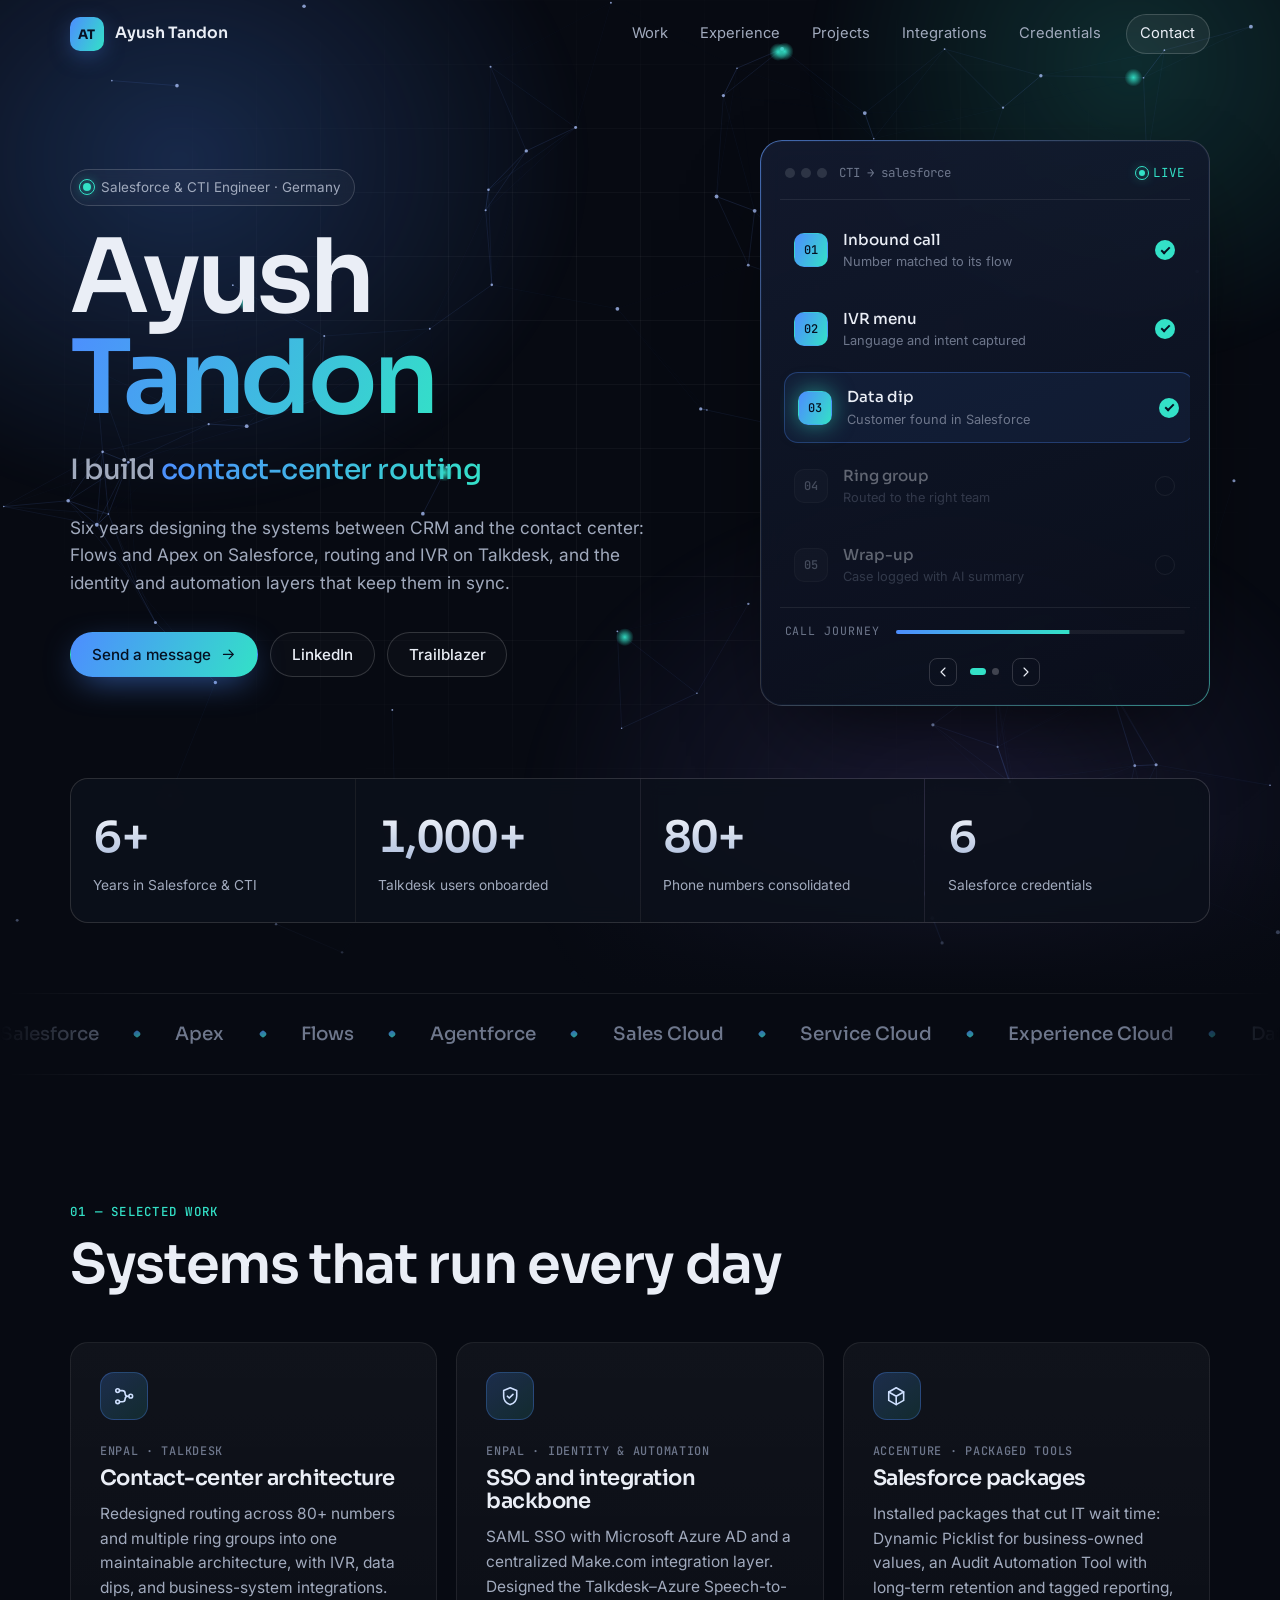
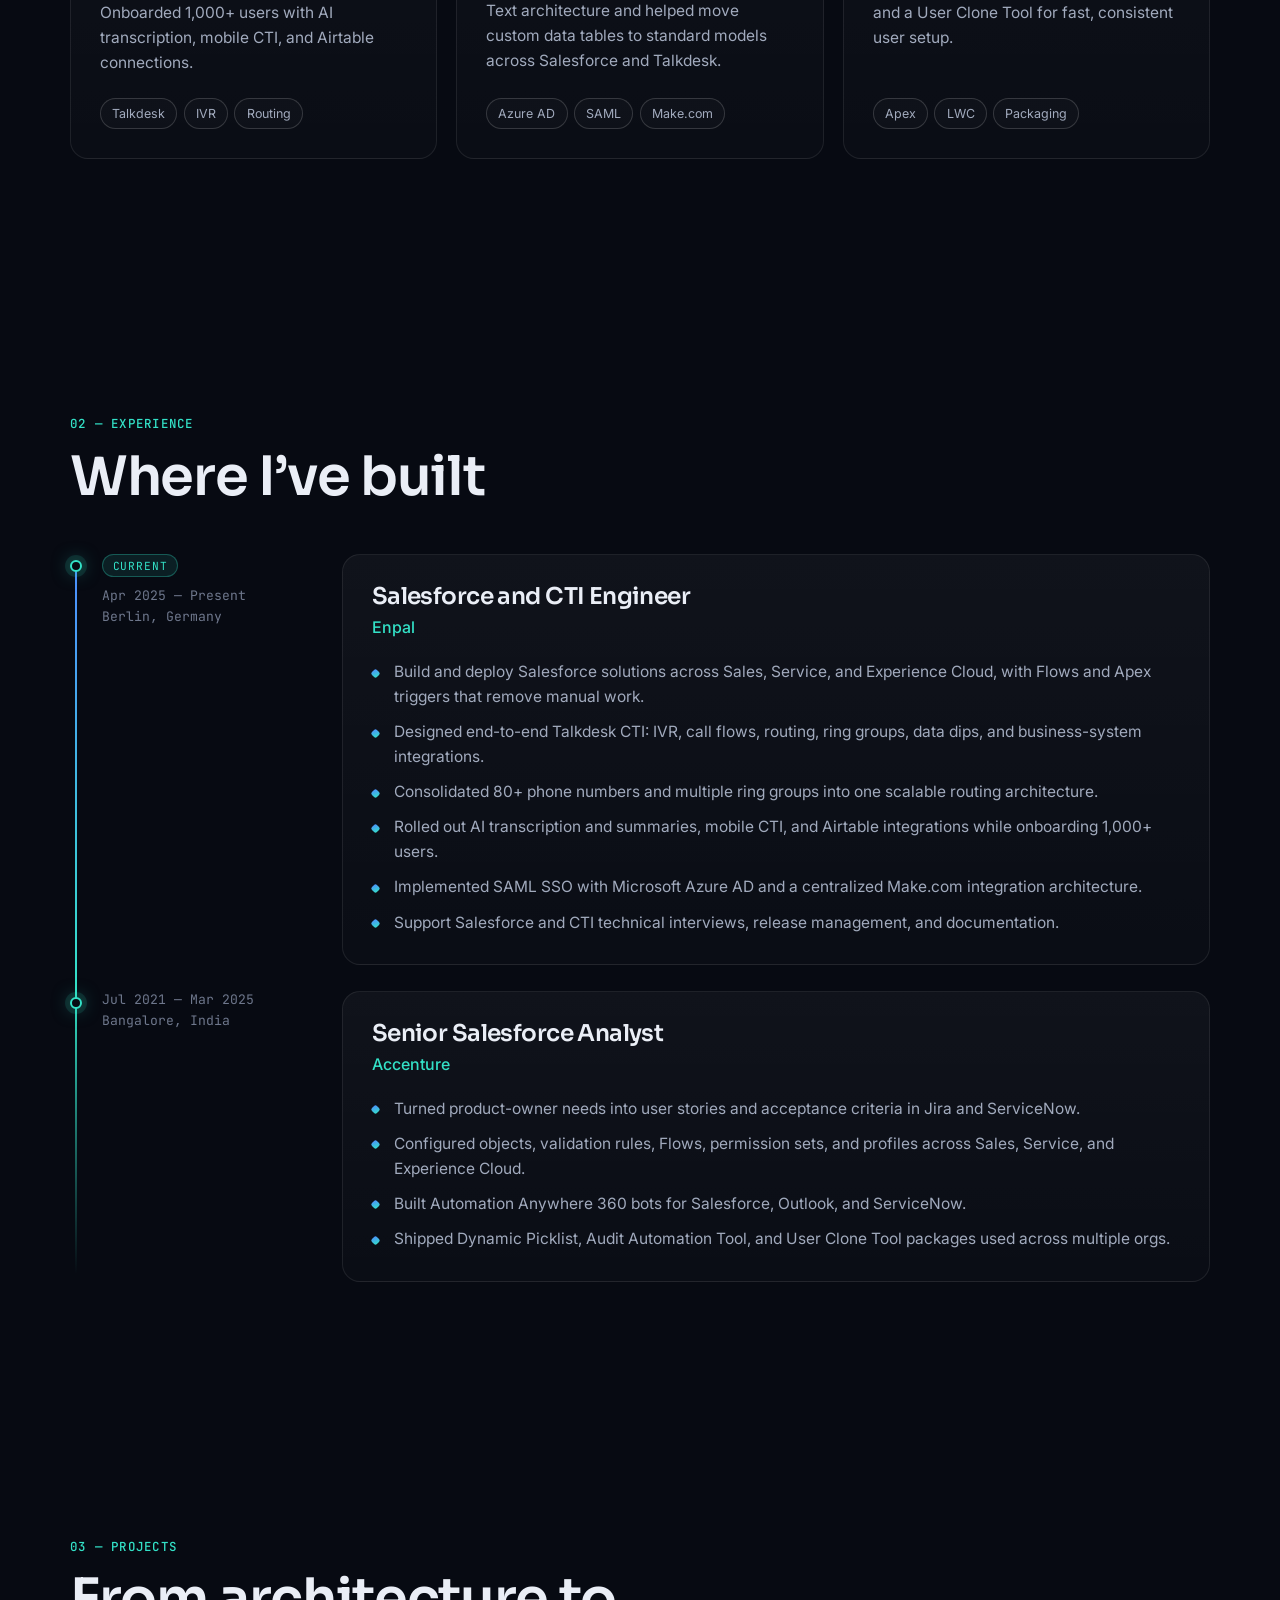
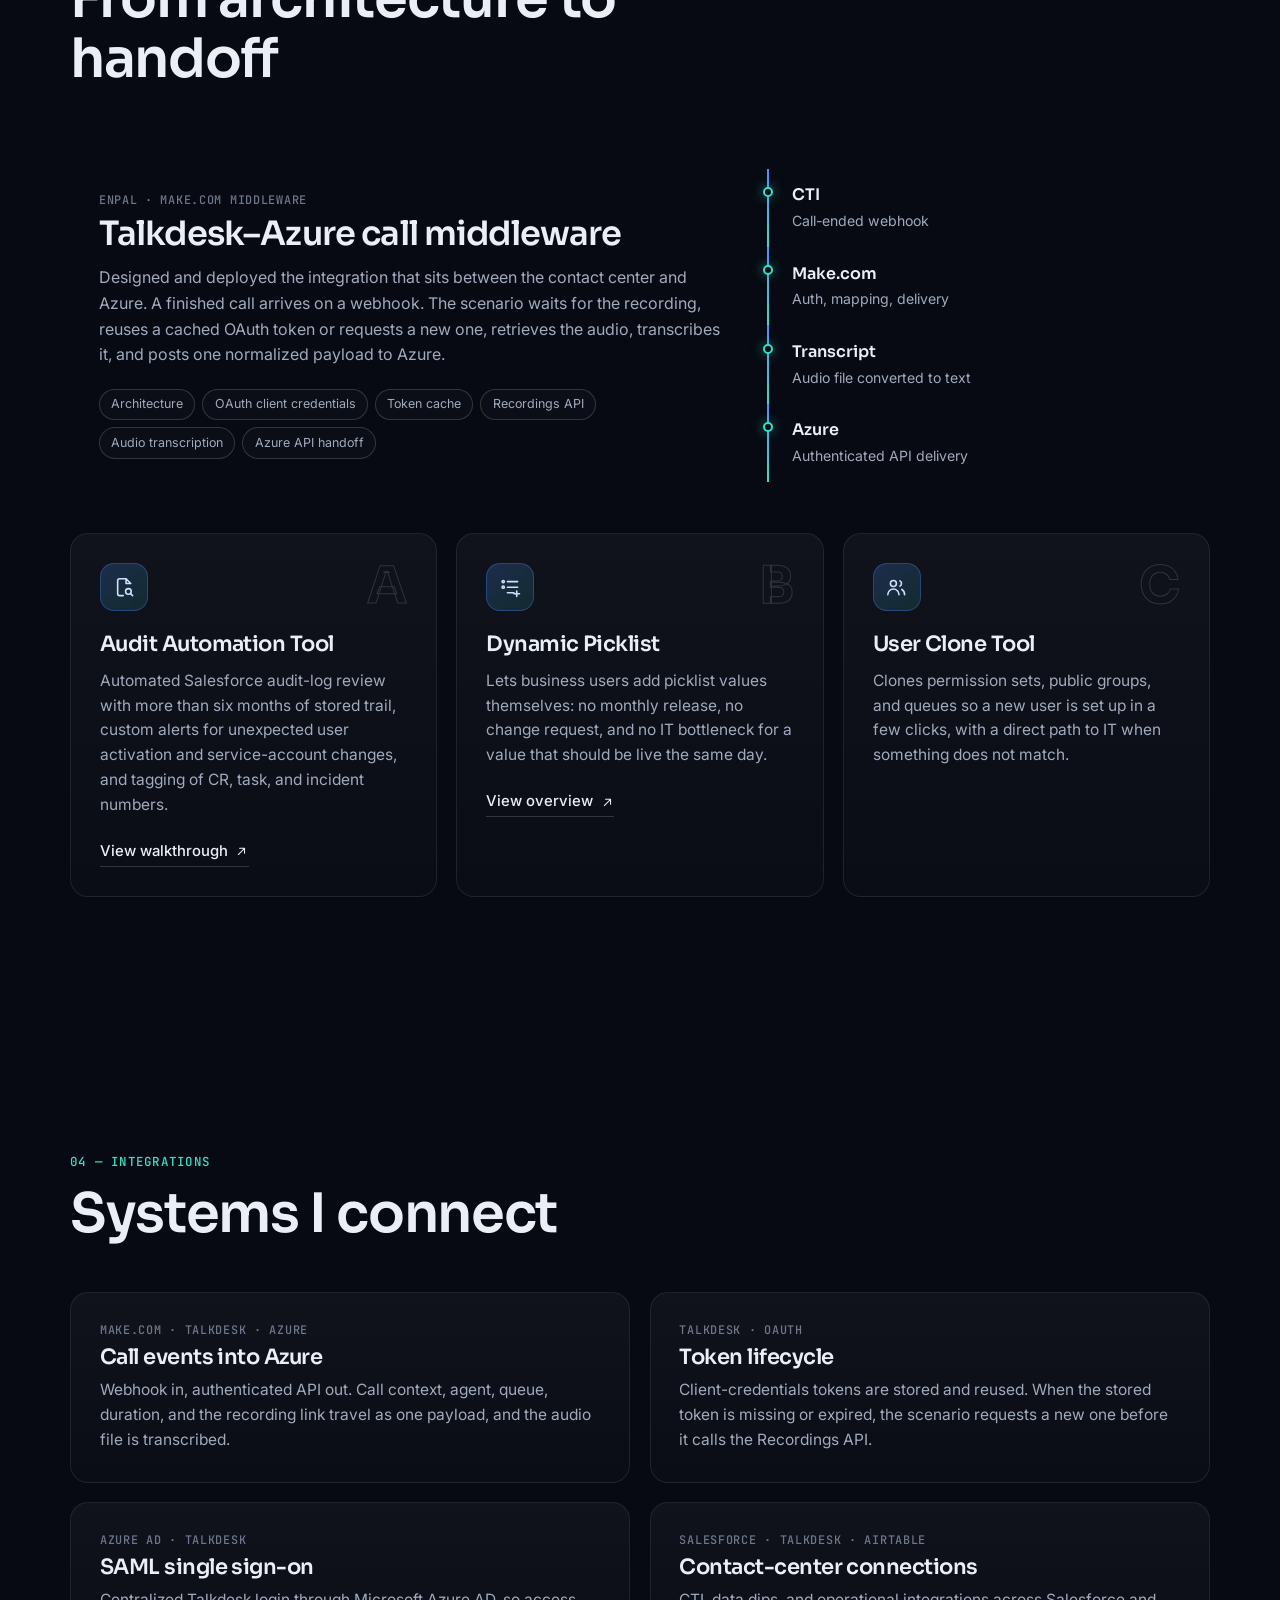
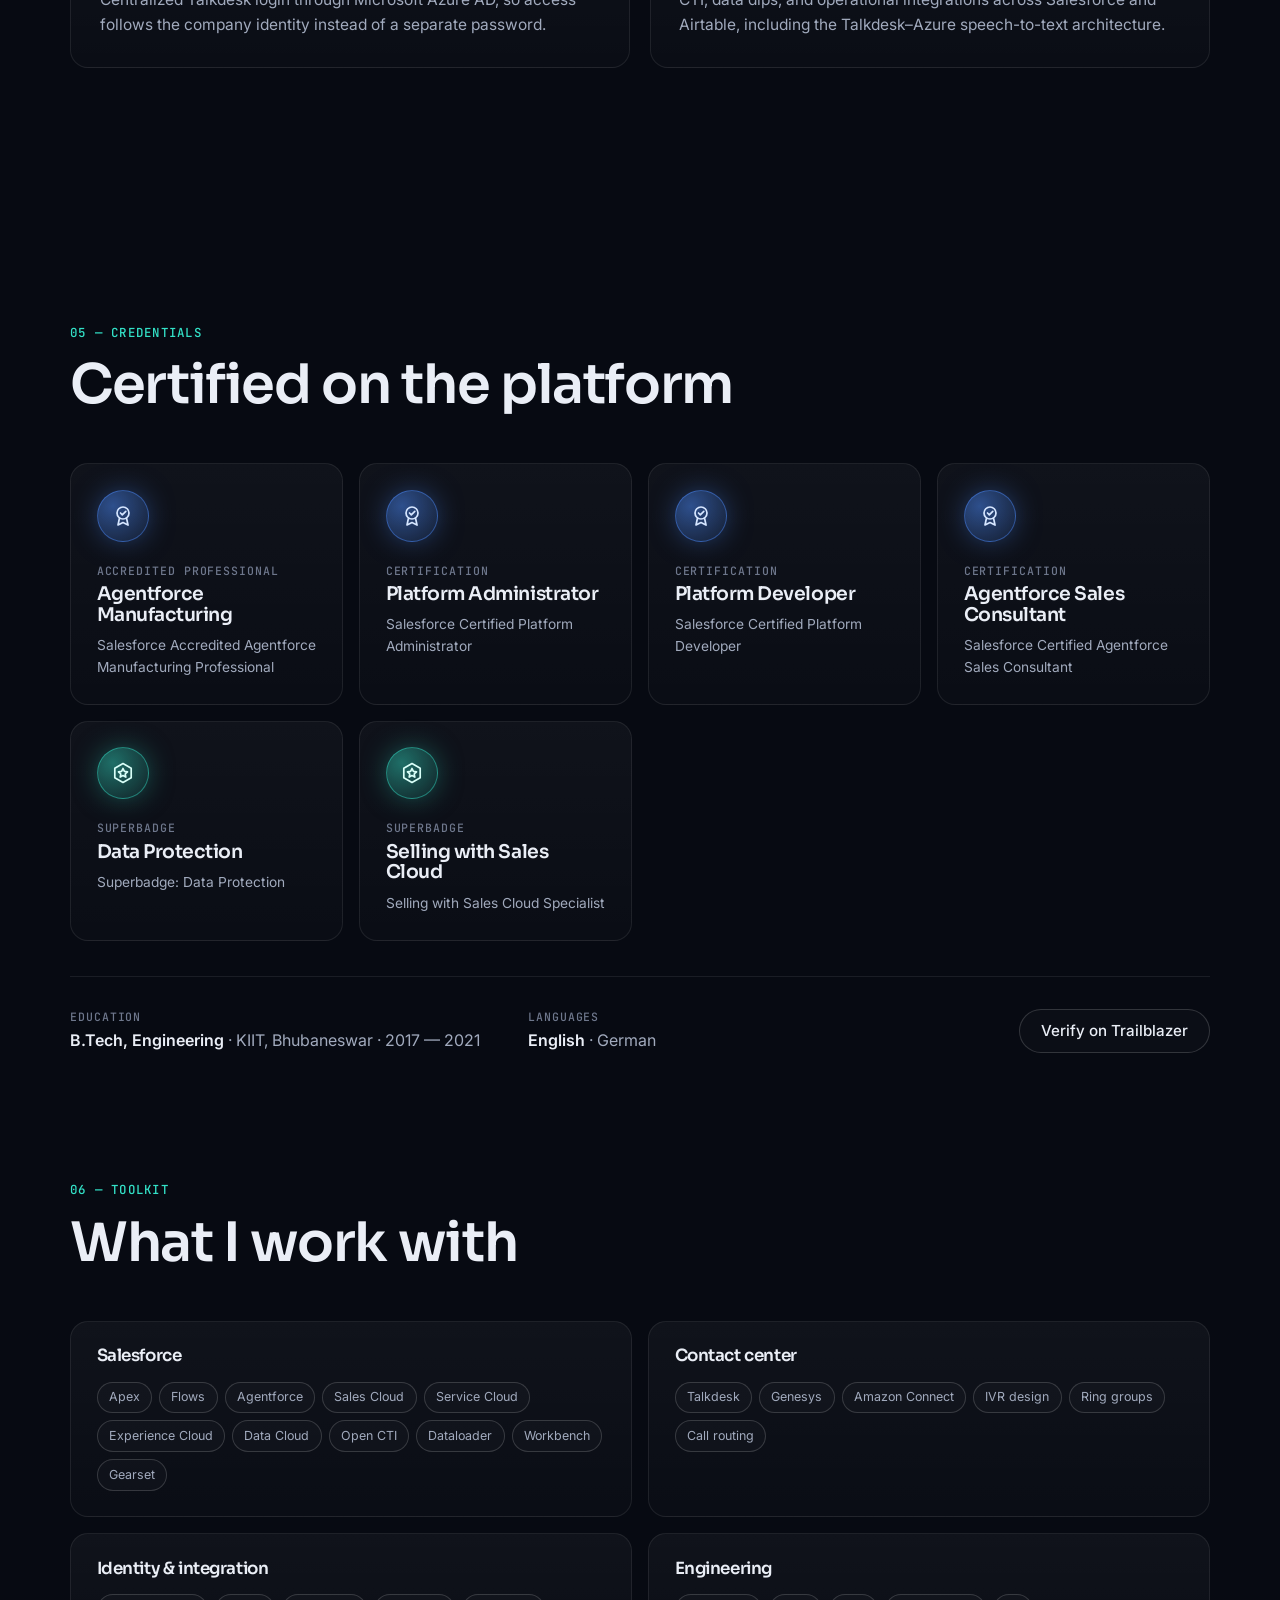
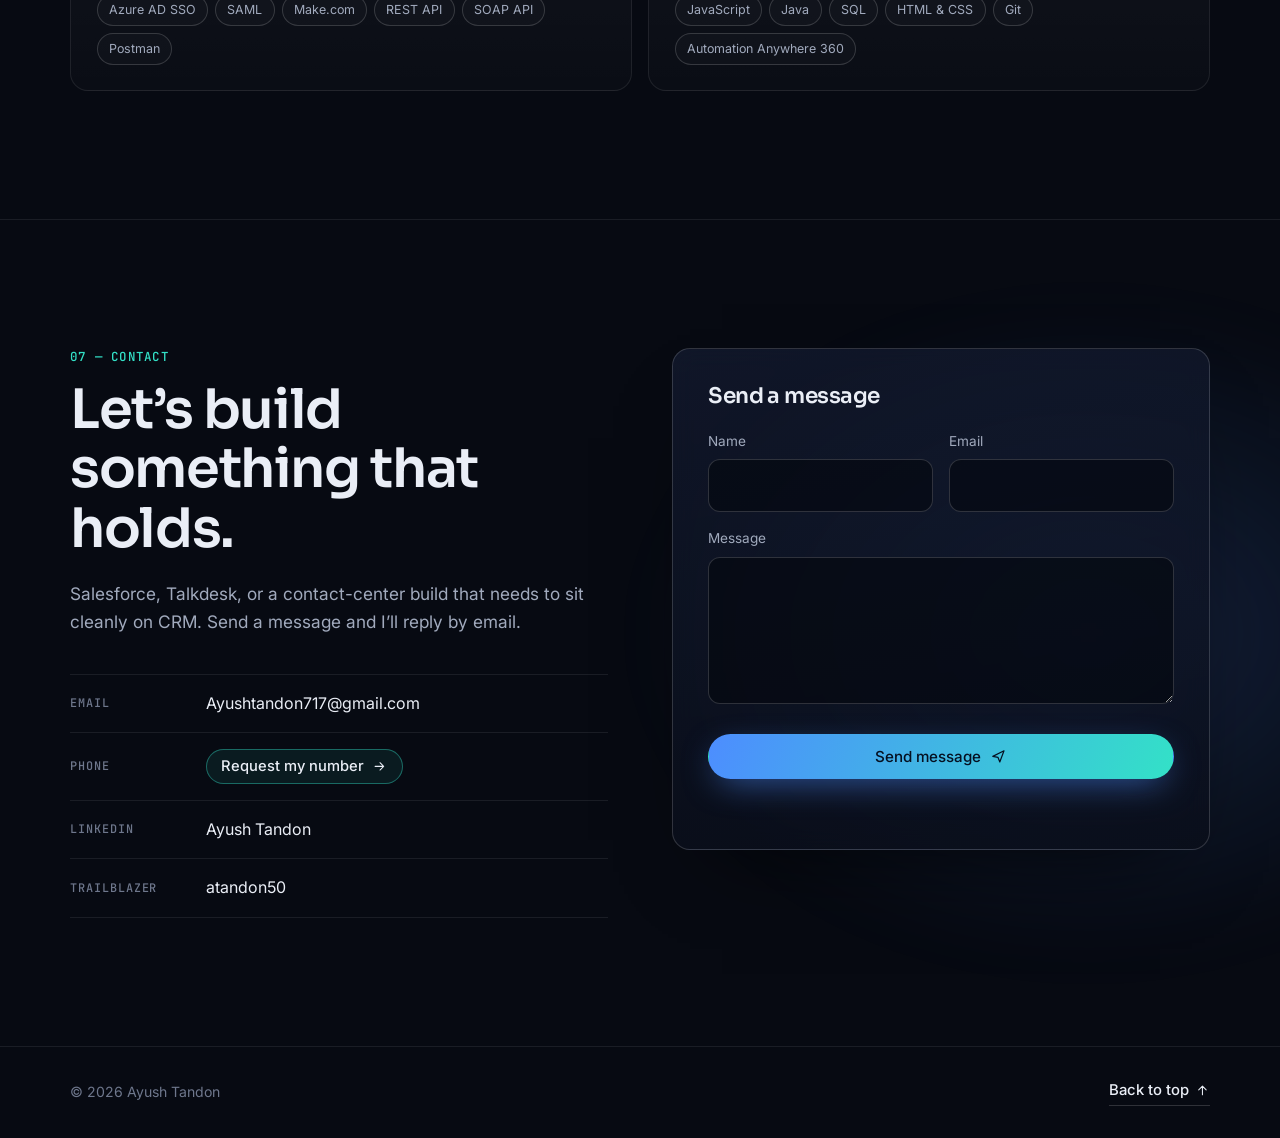
==== index.html @ b975136f "Transcribe the audio file before the Azure handoff. Co-authored-by: Cursor <cursoragent@cursor.com>" ====
<!DOCTYPE html>
<html lang="en">
  <head>
    <meta charset="UTF-8" />
    <meta name="viewport" content="width=device-width, initial-scale=1.0" />
    <title>Ayush Tandon — Salesforce &amp; CTI Engineer</title>
    <meta
      name="description"
      content="Salesforce and CTI engineer in Germany. Sales Cloud, Service Cloud, Talkdesk, Genesys, Amazon Connect. 6+ years building automation and contact-center integrations."
    />
    <meta property="og:title" content="Ayush Tandon — Salesforce & CTI Engineer" />
    <meta
      property="og:description"
      content="Salesforce automation, Talkdesk routing, and the integrations between CRM and the contact center."
    />
    <meta property="og:url" content="https://tandon7.github.io/" />
    <meta property="og:type" content="website" />
    <link rel="canonical" href="https://tandon7.github.io/" />
    <meta name="theme-color" content="#070a12" />
    <link rel="icon" href="favicon.svg" type="image/svg+xml" />
    <link rel="preconnect" href="https://fonts.googleapis.com" />
    <link rel="preconnect" href="https://fonts.gstatic.com" crossorigin />
    <link
      href="https://fonts.googleapis.com/css2?family=Inter:wght@400;500;600&family=JetBrains+Mono:wght@400;500&family=Sora:wght@400;500;600;700&display=swap"
      rel="stylesheet"
    />
    <link rel="stylesheet" href="styles.css?v=4" />
    <script>
      document.documentElement.classList.add("js");
    </script>
    <script src="main.js?v=4" defer></script>
  </head>
  <body>
    <div class="progress" aria-hidden="true"></div>

    <header class="nav" id="nav">
      <div class="nav-inner">
        <a class="brand" href="#top" aria-label="Ayush Tandon, back to top">
          <span class="brand-mark">AT</span>
          <span class="brand-name">Ayush Tandon</span>
        </a>
        <button
          class="nav-toggle"
          type="button"
          aria-expanded="false"
          aria-controls="nav-links"
          aria-label="Toggle menu"
        >
          <span></span><span></span>
        </button>
        <nav id="nav-links" class="nav-links">
          <a href="#work">Work</a>
          <a href="#experience">Experience</a>
          <a href="#projects">Projects</a>
          <a href="#integrations">Integrations</a>
          <a href="#credentials">Credentials</a>
          <a class="nav-cta" href="#contact">Contact</a>
        </nav>
      </div>
    </header>

    <main id="top">
      <section class="hero">
        <canvas id="network" class="hero-canvas" aria-hidden="true"></canvas>
        <div class="hero-glow" aria-hidden="true"></div>
        <div class="hero-grid-bg" aria-hidden="true"></div>

        <div class="wrap hero-layout">
          <div class="hero-copy">
            <p class="eyebrow reveal">
              <span class="pulse-dot"></span>Salesforce &amp; CTI Engineer · Germany
            </p>
            <h1 class="reveal">Ayush <span class="grad-text">Tandon</span></h1>
            <p class="hero-role reveal">
              I build
              <span
                class="rotator"
                data-words='["Salesforce automation","contact-center routing","CRM and CTI integrations","secure SSO for teams"]'
                >Salesforce automation</span
              >
            </p>
            <p class="lede reveal">
              Six years designing the systems between CRM and the contact center: Flows and
              Apex on Salesforce, routing and IVR on Talkdesk, and the identity and automation
              layers that keep them in sync.
            </p>
            <div class="actions reveal">
              <a class="btn btn-primary" href="#contact">
                Send a message
                <svg viewBox="0 0 24 24" aria-hidden="true"><path d="M5 12h14M13 6l6 6-6 6" /></svg>
              </a>
              <a
                class="btn btn-ghost"
                href="https://www.linkedin.com/in/ayush-tandon-%E2%98%81%EF%B8%8F-2640991a8"
                target="_blank"
                rel="noopener noreferrer"
                >LinkedIn</a
              >
              <a
                class="btn btn-ghost"
                href="https://www.salesforce.com/trailblazer/atandon50"
                target="_blank"
                rel="noopener noreferrer"
                >Trailblazer</a
              >
            </div>
          </div>

          <aside class="console reveal" data-deck tabindex="0" aria-roledescription="carousel" aria-label="Work cards">
            <div class="deck-viewport">
              <div class="deck-track">
                <article class="deck-card" data-title="Call journey">
                  <div class="console-head">
                    <span class="dots"><i></i><i></i><i></i></span>
                    <span class="mono">CTI → salesforce</span>
                    <span class="live"><span class="pulse-dot"></span>live</span>
                  </div>
                  <ol class="flow">
                    <li>
                      <span class="step-no">01</span>
                      <div><strong>Inbound call</strong><span>Number matched to its flow</span></div>
                      <span class="tick" aria-hidden="true"></span>
                    </li>
                    <li>
                      <span class="step-no">02</span>
                      <div><strong>IVR menu</strong><span>Language and intent captured</span></div>
                      <span class="tick" aria-hidden="true"></span>
                    </li>
                    <li>
                      <span class="step-no">03</span>
                      <div><strong>Data dip</strong><span>Customer found in Salesforce</span></div>
                      <span class="tick" aria-hidden="true"></span>
                    </li>
                    <li>
                      <span class="step-no">04</span>
                      <div><strong>Ring group</strong><span>Routed to the right team</span></div>
                      <span class="tick" aria-hidden="true"></span>
                    </li>
                    <li>
                      <span class="step-no">05</span>
                      <div><strong>Wrap-up</strong><span>Case logged with AI summary</span></div>
                      <span class="tick" aria-hidden="true"></span>
                    </li>
                  </ol>
                  <div class="console-foot">
                    <span class="mono">call journey</span>
                    <span class="console-bar"><i></i></span>
                  </div>
                </article>
                <article class="deck-card" data-title="Azure middleware">
                  <div class="console-head">
                    <span class="dots"><i></i><i></i><i></i></span>
                    <span class="mono">CTI → make → azure</span>
                    <span class="live"><span class="pulse-dot"></span>live</span>
                  </div>
                  <ol class="flow">
                    <li>
                      <span class="step-no">01</span>
                      <div><strong>Call webhook</strong><span>Finished call arrives in Make</span></div>
                      <span class="tick" aria-hidden="true"></span>
                    </li>
                    <li>
                      <span class="step-no">02</span>
                      <div><strong>OAuth token</strong><span>Reuse the cache, or refresh it</span></div>
                      <span class="tick" aria-hidden="true"></span>
                    </li>
                    <li>
                      <span class="step-no">03</span>
                      <div><strong>Recording</strong><span>Fetch the file and follow the media link</span></div>
                      <span class="tick" aria-hidden="true"></span>
                    </li>
                    <li>
                      <span class="step-no">04</span>
                      <div><strong>Transcribe audio</strong><span>Audio file converted to a transcript</span></div>
                      <span class="tick" aria-hidden="true"></span>
                    </li>
                    <li>
                      <span class="step-no">05</span>
                      <div><strong>Azure API</strong><span>Transcript and call payload handed off</span></div>
                      <span class="tick" aria-hidden="true"></span>
                    </li>
                  </ol>
                  <div class="console-foot">
                    <span class="mono">middleware</span>
                    <span class="console-bar"><i></i></span>
                  </div>
                </article>
              </div>
            </div>
            <div class="deck-nav">
              <button class="deck-arrow" type="button" data-deck-prev aria-label="Previous card">
                <svg viewBox="0 0 24 24" aria-hidden="true"><path d="M15 6l-6 6 6 6" /></svg>
              </button>
              <div class="deck-dots" role="tablist" aria-label="Cards"></div>
              <button class="deck-arrow" type="button" data-deck-next aria-label="Next card">
                <svg viewBox="0 0 24 24" aria-hidden="true"><path d="M9 6l6 6-6 6" /></svg>
              </button>
            </div>
          </aside>
        </div>

        <div class="wrap stats">
          <div class="stat reveal">
            <span class="num" data-count="6" data-suffix="+">6+</span>
            <span class="label">Years in Salesforce &amp; CTI</span>
          </div>
          <div class="stat reveal">
            <span class="num" data-count="1000" data-suffix="+">1,000+</span>
            <span class="label">Talkdesk users onboarded</span>
          </div>
          <div class="stat reveal">
            <span class="num" data-count="80" data-suffix="+">80+</span>
            <span class="label">Phone numbers consolidated</span>
          </div>
          <div class="stat reveal">
            <span class="num" data-count="6">6</span>
            <span class="label">Salesforce credentials</span>
          </div>
        </div>
      </section>

      <div class="marquee" aria-label="Technology stack">
        <div class="marquee-track">
          <ul>
            <li>Salesforce</li><li>Apex</li><li>Flows</li><li>Agentforce</li><li>Sales Cloud</li>
            <li>Service Cloud</li><li>Experience Cloud</li><li>Data Cloud</li><li>Talkdesk</li>
            <li>Genesys</li><li>Amazon Connect</li><li>Open CTI</li><li>Azure AD SSO</li>
            <li>Make.com</li><li>REST &amp; SOAP</li><li>Gearset</li>
          </ul>
          <ul aria-hidden="true">
            <li>Salesforce</li><li>Apex</li><li>Flows</li><li>Agentforce</li><li>Sales Cloud</li>
            <li>Service Cloud</li><li>Experience Cloud</li><li>Data Cloud</li><li>Talkdesk</li>
            <li>Genesys</li><li>Amazon Connect</li><li>Open CTI</li><li>Azure AD SSO</li>
            <li>Make.com</li><li>REST &amp; SOAP</li><li>Gearset</li>
          </ul>
        </div>
      </div>

      <section id="work" class="section">
        <div class="wrap">
          <header class="section-head reveal">
            <p class="section-tag">01 — Selected work</p>
            <h2>Systems that run every day</h2>
          </header>
          <div class="cards">
            <article class="card spot reveal">
              <div class="card-ico">
                <svg viewBox="0 0 24 24" aria-hidden="true">
                  <circle cx="5" cy="6" r="2" /><circle cx="5" cy="18" r="2" /><circle cx="19" cy="12" r="2" />
                  <path d="M7 6h3a3 3 0 0 1 3 3v0a3 3 0 0 0 3 3h1M7 18h3a3 3 0 0 0 3-3v0a3 3 0 0 1 3-3" />
                </svg>
              </div>
              <p class="meta">Enpal · Talkdesk</p>
              <h3>Contact-center architecture</h3>
              <p>
                Redesigned routing across 80+ numbers and multiple ring groups into one maintainable
                architecture, with IVR, data dips, and business-system integrations. Onboarded 1,000+
                users with AI transcription, mobile CTI, and Airtable connections.
              </p>
              <ul class="tags"><li>Talkdesk</li><li>IVR</li><li>Routing</li></ul>
            </article>
            <article class="card spot reveal">
              <div class="card-ico">
                <svg viewBox="0 0 24 24" aria-hidden="true">
                  <path d="M12 3l7 3v6c0 4.5-3 7.6-7 9-4-1.4-7-4.5-7-9V6z" /><path d="M9 12l2 2 4-4" />
                </svg>
              </div>
              <p class="meta">Enpal · Identity &amp; automation</p>
              <h3>SSO and integration backbone</h3>
              <p>
                SAML SSO with Microsoft Azure AD and a centralized Make.com integration layer. Designed
                the Talkdesk–Azure Speech-to-Text architecture and helped move custom data tables to
                standard models across Salesforce and Talkdesk.
              </p>
              <ul class="tags"><li>Azure AD</li><li>SAML</li><li>Make.com</li></ul>
            </article>
            <article class="card spot reveal">
              <div class="card-ico">
                <svg viewBox="0 0 24 24" aria-hidden="true">
                  <path d="M12 3l8 4.5v9L12 21l-8-4.5v-9z" /><path d="M12 12l8-4.5M12 12v9M12 12L4 7.5" />
                </svg>
              </div>
              <p class="meta">Accenture · Packaged tools</p>
              <h3>Salesforce packages</h3>
              <p>
                Installed packages that cut IT wait time: Dynamic Picklist for business-owned values, an
                Audit Automation Tool with long-term retention and tagged reporting, and a User Clone
                Tool for fast, consistent user setup.
              </p>
              <ul class="tags"><li>Apex</li><li>LWC</li><li>Packaging</li></ul>
            </article>
          </div>
        </div>
      </section>

      <section id="experience" class="section">
        <div class="wrap">
          <header class="section-head reveal">
            <p class="section-tag">02 — Experience</p>
            <h2>Where I’ve built</h2>
          </header>
          <ol class="timeline reveal">
            <li class="role reveal">
              <div class="role-when">
                <span class="badge-now">Current</span>
                <span>Apr 2025 — Present</span>
                <span>Berlin, Germany</span>
              </div>
              <div class="role-body spot">
                <h3>Salesforce and CTI Engineer</h3>
                <p class="org">Enpal</p>
                <ul>
                  <li>Build and deploy Salesforce solutions across Sales, Service, and Experience Cloud, with Flows and Apex triggers that remove manual work.</li>
                  <li>Designed end-to-end Talkdesk CTI: IVR, call flows, routing, ring groups, data dips, and business-system integrations.</li>
                  <li>Consolidated 80+ phone numbers and multiple ring groups into one scalable routing architecture.</li>
                  <li>Rolled out AI transcription and summaries, mobile CTI, and Airtable integrations while onboarding 1,000+ users.</li>
                  <li>Implemented SAML SSO with Microsoft Azure AD and a centralized Make.com integration architecture.</li>
                  <li>Support Salesforce and CTI technical interviews, release management, and documentation.</li>
                </ul>
              </div>
            </li>
            <li class="role reveal">
              <div class="role-when">
                <span>Jul 2021 — Mar 2025</span>
                <span>Bangalore, India</span>
              </div>
              <div class="role-body spot">
                <h3>Senior Salesforce Analyst</h3>
                <p class="org">Accenture</p>
                <ul>
                  <li>Turned product-owner needs into user stories and acceptance criteria in Jira and ServiceNow.</li>
                  <li>Configured objects, validation rules, Flows, permission sets, and profiles across Sales, Service, and Experience Cloud.</li>
                  <li>Built Automation Anywhere 360 bots for Salesforce, Outlook, and ServiceNow.</li>
                  <li>Shipped Dynamic Picklist, Audit Automation Tool, and User Clone Tool packages used across multiple orgs.</li>
                </ul>
              </div>
            </li>
          </ol>
        </div>
      </section>

      <section id="projects" class="section">
        <div class="wrap">
          <header class="section-head reveal">
            <p class="section-tag">03 — Projects</p>
            <h2>From architecture to handoff</h2>
          </header>
          <article class="case spot reveal">
            <div class="case-copy">
              <p class="meta">Enpal · Make.com middleware</p>
              <h3>Talkdesk–Azure call middleware</h3>
              <p>
                Designed and deployed the integration that sits between the contact center and Azure. A finished
                call arrives on a webhook. The scenario waits for the recording, reuses a cached OAuth
                token or requests a new one, retrieves the audio, transcribes it, and posts one normalized payload
                to Azure.
              </p>
              <ul class="chips">
                <li>Architecture</li>
                <li>OAuth client credentials</li>
                <li>Token cache</li>
                <li>Recordings API</li>
                <li>Audio transcription</li>
                <li>Azure API handoff</li>
              </ul>
            </div>
            <ol class="arch" aria-label="Middleware architecture">
              <li><strong>CTI</strong><span>Call-ended webhook</span></li>
              <li><strong>Make.com</strong><span>Auth, mapping, delivery</span></li>
              <li><strong>Transcript</strong><span>Audio file converted to text</span></li>
              <li><strong>Azure</strong><span>Authenticated API delivery</span></li>
            </ol>
          </article>
          <div class="projects">
            <article class="project spot reveal">
              <div class="project-top">
                <div class="card-ico">
                  <svg viewBox="0 0 24 24" aria-hidden="true">
                    <path d="M14 3H7a2 2 0 0 0-2 2v14a2 2 0 0 0 2 2h4" /><path d="M14 3l5 5h-5z" />
                    <circle cx="16.5" cy="16.5" r="3" /><path d="M18.7 18.7L21 21" />
                  </svg>
                </div>
                <span class="project-no">A</span>
              </div>
              <h3>Audit Automation Tool</h3>
              <p>
                Automated Salesforce audit-log review with more than six months of stored trail, custom
                alerts for unexpected user activation and service-account changes, and tagging of CR,
                task, and incident numbers.
              </p>
              <a
                class="link-arrow"
                href="https://docs.google.com/presentation/d/1R2_GhzffWuRhgK9oguy_OG8Ep9uWIhbY/edit?usp=drivesdk&amp;ouid=103841655199648855846&amp;rtpof=true&amp;sd=true"
                target="_blank"
                rel="noopener noreferrer"
                >View walkthrough <svg viewBox="0 0 24 24" aria-hidden="true"><path d="M7 17L17 7M9 7h8v8" /></svg></a>
            </article>
            <article class="project spot reveal">
              <div class="project-top">
                <div class="card-ico">
                  <svg viewBox="0 0 24 24" aria-hidden="true">
                    <path d="M9 6h11M9 12h11M9 18h7" /><circle cx="4.5" cy="6" r="1.2" /><circle cx="4.5" cy="12" r="1.2" />
                    <path d="M19 16v6M16 19h6" />
                  </svg>
                </div>
                <span class="project-no">B</span>
              </div>
              <h3>Dynamic Picklist</h3>
              <p>
                Lets business users add picklist values themselves: no monthly release, no change
                request, and no IT bottleneck for a value that should be live the same day.
              </p>
              <a
                class="link-arrow"
                href="https://drive.google.com/file/d/1R0RZ_pJZEzkjgpCcjE4Mqijm9CLy1rFF/view"
                target="_blank"
                rel="noopener noreferrer"
                >View overview <svg viewBox="0 0 24 24" aria-hidden="true"><path d="M7 17L17 7M9 7h8v8" /></svg></a>
            </article>
            <article class="project spot reveal">
              <div class="project-top">
                <div class="card-ico">
                  <svg viewBox="0 0 24 24" aria-hidden="true">
                    <circle cx="9" cy="8" r="3.2" /><path d="M3 20c0-3.3 2.7-6 6-6s6 2.7 6 6" />
                    <path d="M16 5.2a3.2 3.2 0 0 1 0 5.6M18 14.4c1.8.9 3 2.8 3 5.6" />
                  </svg>
                </div>
                <span class="project-no">C</span>
              </div>
              <h3>User Clone Tool</h3>
              <p>
                Clones permission sets, public groups, and queues so a new user is set up in a few
                clicks, with a direct path to IT when something does not match.
              </p>
            </article>
          </div>
        </div>
      </section>

      <section id="integrations" class="section">
        <div class="wrap">
          <header class="section-head reveal">
            <p class="section-tag">04 — Integrations</p>
            <h2>Systems I connect</h2>
          </header>
          <div class="integrations">
            <article class="card spot reveal">
              <p class="meta">Make.com · Talkdesk · Azure</p>
              <h3>Call events into Azure</h3>
              <p>
                Webhook in, authenticated API out. Call context, agent, queue, duration, and the
                recording link travel as one payload, and the audio file is transcribed.
              </p>
            </article>
            <article class="card spot reveal">
              <p class="meta">Talkdesk · OAuth</p>
              <h3>Token lifecycle</h3>
              <p>
                Client-credentials tokens are stored and reused. When the stored token is missing or
                expired, the scenario requests a new one before it calls the Recordings API.
              </p>
            </article>
            <article class="card spot reveal">
              <p class="meta">Azure AD · Talkdesk</p>
              <h3>SAML single sign-on</h3>
              <p>
                Centralized Talkdesk login through Microsoft Azure AD, so access follows the company
                identity instead of a separate password.
              </p>
            </article>
            <article class="card spot reveal">
              <p class="meta">Salesforce · Talkdesk · Airtable</p>
              <h3>Contact-center connections</h3>
              <p>
                CTI, data dips, and operational integrations across Salesforce and Airtable, including
                the Talkdesk–Azure speech-to-text architecture.
              </p>
            </article>
          </div>
        </div>
      </section>

      <section id="credentials" class="section">
        <div class="wrap">
          <header class="section-head reveal">
            <p class="section-tag">05 — Credentials</p>
            <h2>Certified on the platform</h2>
          </header>

          <div class="creds">
            <article class="cred spot reveal">
              <div class="cred-ico cert">
                <svg viewBox="0 0 24 24" aria-hidden="true">
                  <circle cx="12" cy="9" r="6" /><path d="M9.5 9l1.8 1.8L14.8 7.3" /><path d="M8.5 14l-1.5 7 5-2.5 5 2.5-1.5-7" />
                </svg>
              </div>
              <p class="cred-type">Accredited Professional</p>
              <h3>Agentforce Manufacturing</h3>
              <p class="cred-full">Salesforce Accredited Agentforce Manufacturing Professional</p>
            </article>
            <article class="cred spot reveal">
              <div class="cred-ico cert">
                <svg viewBox="0 0 24 24" aria-hidden="true">
                  <circle cx="12" cy="9" r="6" /><path d="M9.5 9l1.8 1.8L14.8 7.3" /><path d="M8.5 14l-1.5 7 5-2.5 5 2.5-1.5-7" />
                </svg>
              </div>
              <p class="cred-type">Certification</p>
              <h3>Platform Administrator</h3>
              <p class="cred-full">Salesforce Certified Platform Administrator</p>
            </article>
            <article class="cred spot reveal">
              <div class="cred-ico cert">
                <svg viewBox="0 0 24 24" aria-hidden="true">
                  <circle cx="12" cy="9" r="6" /><path d="M9.5 9l1.8 1.8L14.8 7.3" /><path d="M8.5 14l-1.5 7 5-2.5 5 2.5-1.5-7" />
                </svg>
              </div>
              <p class="cred-type">Certification</p>
              <h3>Platform Developer</h3>
              <p class="cred-full">Salesforce Certified Platform Developer</p>
            </article>
            <article class="cred spot reveal">
              <div class="cred-ico cert">
                <svg viewBox="0 0 24 24" aria-hidden="true">
                  <circle cx="12" cy="9" r="6" /><path d="M9.5 9l1.8 1.8L14.8 7.3" /><path d="M8.5 14l-1.5 7 5-2.5 5 2.5-1.5-7" />
                </svg>
              </div>
              <p class="cred-type">Certification</p>
              <h3>Agentforce Sales Consultant</h3>
              <p class="cred-full">Salesforce Certified Agentforce Sales Consultant</p>
            </article>
            <article class="cred spot reveal">
              <div class="cred-ico super">
                <svg viewBox="0 0 24 24" aria-hidden="true">
                  <path d="M12 2.5l8.2 4.75v9.5L12 21.5l-8.2-4.75v-9.5z" /><path d="M12 7.5l1.4 2.9 3.1.4-2.3 2.2.6 3.1-2.8-1.5-2.8 1.5.6-3.1-2.3-2.2 3.1-.4z" />
                </svg>
              </div>
              <p class="cred-type">Superbadge</p>
              <h3>Data Protection</h3>
              <p class="cred-full">Superbadge: Data Protection</p>
            </article>
            <article class="cred spot reveal">
              <div class="cred-ico super">
                <svg viewBox="0 0 24 24" aria-hidden="true">
                  <path d="M12 2.5l8.2 4.75v9.5L12 21.5l-8.2-4.75v-9.5z" /><path d="M12 7.5l1.4 2.9 3.1.4-2.3 2.2.6 3.1-2.8-1.5-2.8 1.5.6-3.1-2.3-2.2 3.1-.4z" />
                </svg>
              </div>
              <p class="cred-type">Superbadge</p>
              <h3>Selling with Sales Cloud</h3>
              <p class="cred-full">Selling with Sales Cloud Specialist</p>
            </article>
          </div>

          <div class="cred-footer reveal">
            <div class="edu">
              <p class="mini-label">Education</p>
              <p><strong>B.Tech, Engineering</strong> · KIIT, Bhubaneswar · 2017 — 2021</p>
            </div>
            <div class="edu">
              <p class="mini-label">Languages</p>
              <p><strong>English</strong> · German</p>
            </div>
            <a
              class="btn btn-ghost"
              href="https://www.salesforce.com/trailblazer/atandon50"
              target="_blank"
              rel="noopener noreferrer"
              >Verify on Trailblazer</a
            >
          </div>
        </div>
      </section>

      <section class="section skills-section">
        <div class="wrap">
          <header class="section-head reveal">
            <p class="section-tag">06 — Toolkit</p>
            <h2>What I work with</h2>
          </header>
          <div class="skills">
            <div class="skill-group reveal">
              <h3>Salesforce</h3>
              <ul class="chips">
                <li>Apex</li><li>Flows</li><li>Agentforce</li><li>Sales Cloud</li><li>Service Cloud</li>
                <li>Experience Cloud</li><li>Data Cloud</li><li>Open CTI</li><li>Dataloader</li><li>Workbench</li><li>Gearset</li>
              </ul>
            </div>
            <div class="skill-group reveal">
              <h3>Contact center</h3>
              <ul class="chips">
                <li>Talkdesk</li><li>Genesys</li><li>Amazon Connect</li><li>IVR design</li><li>Ring groups</li><li>Call routing</li>
              </ul>
            </div>
            <div class="skill-group reveal">
              <h3>Identity &amp; integration</h3>
              <ul class="chips">
                <li>Azure AD SSO</li><li>SAML</li><li>Make.com</li><li>REST API</li><li>SOAP API</li><li>Postman</li>
              </ul>
            </div>
            <div class="skill-group reveal">
              <h3>Engineering</h3>
              <ul class="chips">
                <li>JavaScript</li><li>Java</li><li>SQL</li><li>HTML &amp; CSS</li><li>Git</li><li>Automation Anywhere 360</li>
              </ul>
            </div>
          </div>
        </div>
      </section>

      <section id="contact" class="section contact">
        <div class="contact-glow" aria-hidden="true"></div>
        <div class="wrap contact-layout">
          <div class="contact-copy reveal">
            <p class="section-tag">07 — Contact</p>
            <h2>Let’s build something that holds.</h2>
            <p class="lede">
              Salesforce, Talkdesk, or a contact-center build that needs to sit cleanly on CRM. Send a
              message and I’ll reply by email.
            </p>
            <ul class="channels">
              <li>
                <span class="ch-label">Email</span>
                <a href="mailto:Ayushtandon717@gmail.com">Ayushtandon717@gmail.com</a>
              </li>
              <li>
                <span class="ch-label">Phone</span>
                <button class="text-btn" type="button" data-open-phone>
                  Request my number
                  <svg viewBox="0 0 24 24" aria-hidden="true"><path d="M5 12h14M13 6l6 6-6 6" /></svg>
                </button>
              </li>
              <li>
                <span class="ch-label">LinkedIn</span>
                <a
                  href="https://www.linkedin.com/in/ayush-tandon-%E2%98%81%EF%B8%8F-2640991a8"
                  target="_blank"
                  rel="noopener noreferrer"
                  >Ayush Tandon</a
                >
              </li>
              <li>
                <span class="ch-label">Trailblazer</span>
                <a href="https://www.salesforce.com/trailblazer/atandon50" target="_blank" rel="noopener noreferrer">atandon50</a>
              </li>
            </ul>
          </div>

          <form class="panel form reveal" id="contact-form" novalidate>
            <h3>Send a message</h3>
            <div class="field-row">
              <label class="field">
                <span>Name</span>
                <input name="name" type="text" autocomplete="name" required maxlength="120" />
              </label>
              <label class="field">
                <span>Email</span>
                <input name="email" type="email" autocomplete="email" required maxlength="200" />
              </label>
            </div>
            <label class="field">
              <span>Message</span>
              <textarea name="message" rows="5" required maxlength="5000"></textarea>
            </label>
            <input class="hp" type="text" name="_honey" tabindex="-1" autocomplete="off" aria-hidden="true" />
            <button class="btn btn-primary btn-block" type="submit">
              <span class="btn-label">Send message</span>
              <svg viewBox="0 0 24 24" aria-hidden="true"><path d="M4 12l16-8-6 16-2.5-6.5z" /></svg>
            </button>
            <p class="form-status" role="status" aria-live="polite"></p>
          </form>
        </div>
      </section>
    </main>

    <footer class="footer">
      <div class="wrap footer-inner">
        <p>© <span id="year">2026</span> Ayush Tandon</p>
        <a href="#top" class="link-arrow">Back to top <svg viewBox="0 0 24 24" aria-hidden="true"><path d="M12 19V5M6 11l6-6 6 6" /></svg></a>
      </div>
    </footer>

    <dialog class="dialog" id="phone-dialog" aria-labelledby="phone-title">
      <form class="dialog-body form" id="phone-form" novalidate>
        <button class="dialog-close" type="button" data-close aria-label="Close">
          <svg viewBox="0 0 24 24" aria-hidden="true"><path d="M6 6l12 12M18 6L6 18" /></svg>
        </button>
        <div class="card-ico">
          <svg viewBox="0 0 24 24" aria-hidden="true">
            <path d="M5 4h4l2 5-2.5 1.5a11 11 0 0 0 5 5L15 13l5 2v4a2 2 0 0 1-2 2A16 16 0 0 1 3 6a2 2 0 0 1 2-2" />
          </svg>
        </div>
        <h3 id="phone-title">Request my phone number</h3>
        <p class="dialog-text">Tell me who you are and I’ll email my number to you.</p>
        <label class="field">
          <span>Name</span>
          <input name="name" type="text" autocomplete="name" required maxlength="120" />
        </label>
        <label class="field">
          <span>Email</span>
          <input name="email" type="email" autocomplete="email" required maxlength="200" />
        </label>
        <label class="field">
          <span>Company <em>(optional)</em></span>
          <input name="company" type="text" autocomplete="organization" maxlength="160" />
        </label>
        <label class="field">
          <span>Reason <em>(optional)</em></span>
          <textarea name="reason" rows="3" maxlength="1000"></textarea>
        </label>
        <input class="hp" type="text" name="_honey" tabindex="-1" autocomplete="off" aria-hidden="true" />
        <button class="btn btn-primary btn-block" type="submit">
          <span class="btn-label">Send request</span>
          <svg viewBox="0 0 24 24" aria-hidden="true"><path d="M4 12l16-8-6 16-2.5-6.5z" /></svg>
        </button>
        <p class="form-status" role="status" aria-live="polite"></p>
      </form>
    </dialog>
  </body>
</html>
---- styles.css ----
:root {
  --bg: #070a12;
  --bg-2: #0b1020;
  --panel: rgba(255, 255, 255, 0.035);
  --panel-strong: rgba(255, 255, 255, 0.06);
  --line: rgba(255, 255, 255, 0.08);
  --line-strong: rgba(255, 255, 255, 0.16);
  --text: #eaeef6;
  --muted: #a1aabd;
  --dim: #6e778c;
  --blue: #4d8dff;
  --cyan: #33e1c7;
  --violet: #8f7dff;
  --grad: linear-gradient(115deg, #4d8dff 0%, #33e1c7 100%);
  --radius: 18px;
  --ease: cubic-bezier(0.2, 0.7, 0.2, 1);
  --font-display: "Sora", "Inter", system-ui, sans-serif;
  --font-body: "Inter", system-ui, -apple-system, "Segoe UI", sans-serif;
  --font-mono: "JetBrains Mono", ui-monospace, monospace;
}

*,
*::before,
*::after {
  box-sizing: border-box;
}

html {
  scroll-behavior: smooth;
  scroll-padding-top: 84px;
  -webkit-text-size-adjust: 100%;
}

body {
  margin: 0;
  background: var(--bg);
  color: var(--text);
  font-family: var(--font-body);
  font-size: 1rem;
  line-height: 1.6;
  -webkit-font-smoothing: antialiased;
  -moz-osx-font-smoothing: grayscale;
  text-rendering: optimizeLegibility;
  overflow-x: hidden;
}

::selection {
  background: rgba(77, 141, 255, 0.35);
}

a {
  color: inherit;
}

svg {
  width: 1em;
  height: 1em;
  fill: none;
  stroke: currentColor;
  stroke-width: 1.7;
  stroke-linecap: round;
  stroke-linejoin: round;
  flex-shrink: 0;
}

h1,
h2,
h3 {
  font-family: var(--font-display);
  margin: 0;
  letter-spacing: -0.025em;
  line-height: 1.1;
}

.wrap {
  width: min(1140px, 100% - 2.5rem);
  margin-inline: auto;
}

.mono {
  font-family: var(--font-mono);
}

.grad-text {
  background: var(--grad);
  -webkit-background-clip: text;
  background-clip: text;
  color: transparent;
}

/* Progress + nav */

.progress {
  position: fixed;
  inset: 0 0 auto 0;
  height: 2px;
  background: var(--grad);
  transform-origin: left;
  transform: scaleX(0);
  z-index: 60;
}

.nav {
  position: fixed;
  inset: 0 0 auto 0;
  z-index: 50;
  transition: background 0.3s var(--ease), border-color 0.3s var(--ease), backdrop-filter 0.3s;
  border-bottom: 1px solid transparent;
}

.nav.scrolled {
  background: rgba(7, 10, 18, 0.72);
  backdrop-filter: blur(16px) saturate(140%);
  -webkit-backdrop-filter: blur(16px) saturate(140%);
  border-bottom-color: var(--line);
}

.nav-inner {
  width: min(1140px, 100% - 2.5rem);
  margin-inline: auto;
  height: 68px;
  display: flex;
  align-items: center;
  justify-content: space-between;
}

.brand {
  display: inline-flex;
  align-items: center;
  gap: 0.7rem;
  text-decoration: none;
}

.brand-mark {
  display: grid;
  place-items: center;
  width: 34px;
  height: 34px;
  border-radius: 10px;
  background: var(--grad);
  color: #061021;
  font-family: var(--font-display);
  font-weight: 700;
  font-size: 0.82rem;
  letter-spacing: 0.02em;
  box-shadow: 0 6px 24px -6px rgba(77, 141, 255, 0.6);
}

.brand-name {
  font-family: var(--font-display);
  font-weight: 600;
  font-size: 0.98rem;
}

.nav-links {
  display: flex;
  align-items: center;
  gap: 0.3rem;
}

.nav-links a {
  position: relative;
  padding: 0.45rem 0.85rem;
  border-radius: 999px;
  color: var(--muted);
  text-decoration: none;
  font-size: 0.92rem;
  transition: color 0.2s, background 0.2s;
}

.nav-links a:hover,
.nav-links a.active {
  color: var(--text);
  background: var(--panel-strong);
}

.nav-links .nav-cta {
  margin-left: 0.4rem;
  color: var(--text);
  border: 1px solid var(--line-strong);
}

.nav-links .nav-cta:hover {
  border-color: transparent;
  background: var(--grad);
  color: #061021;
}

.nav-toggle {
  display: none;
  width: 42px;
  height: 42px;
  border: 1px solid var(--line-strong);
  border-radius: 12px;
  background: transparent;
  cursor: pointer;
  position: relative;
}

.nav-toggle span {
  position: absolute;
  left: 12px;
  right: 12px;
  height: 1.5px;
  background: var(--text);
  transition: transform 0.3s var(--ease), top 0.3s var(--ease);
}

.nav-toggle span:first-child {
  top: 16px;
}

.nav-toggle span:last-child {
  top: 24px;
}

.nav-toggle[aria-expanded="true"] span:first-child {
  top: 20px;
  transform: rotate(45deg);
}

.nav-toggle[aria-expanded="true"] span:last-child {
  top: 20px;
  transform: rotate(-45deg);
}

@media (max-width: 760px) {
  .nav-toggle {
    display: block;
  }

  .nav-links {
    position: absolute;
    top: 68px;
    left: 1rem;
    right: 1rem;
    flex-direction: column;
    align-items: stretch;
    padding: 0.6rem;
    border: 1px solid var(--line);
    border-radius: var(--radius);
    background: rgba(9, 13, 24, 0.96);
    backdrop-filter: blur(16px);
    opacity: 0;
    transform: translateY(-8px);
    pointer-events: none;
    transition: opacity 0.25s var(--ease), transform 0.25s var(--ease);
  }

  .nav-links.open {
    opacity: 1;
    transform: none;
    pointer-events: auto;
  }

  .nav-links a {
    padding: 0.8rem 1rem;
  }

  .nav-links .nav-cta {
    margin: 0.3rem 0 0;
    text-align: center;
  }
}

/* Buttons */

.btn {
  display: inline-flex;
  align-items: center;
  justify-content: center;
  gap: 0.55rem;
  padding: 0.82rem 1.3rem;
  border-radius: 999px;
  font: 500 0.95rem/1 var(--font-body);
  text-decoration: none;
  border: 1px solid transparent;
  cursor: pointer;
  transition: transform 0.25s var(--ease), box-shadow 0.25s var(--ease), background 0.25s,
    border-color 0.25s, color 0.25s;
}

.btn svg {
  font-size: 1.05rem;
  transition: transform 0.25s var(--ease);
}

.btn-primary {
  background: var(--grad);
  color: #051021;
  box-shadow: 0 10px 34px -10px rgba(77, 141, 255, 0.7);
}

.btn-primary:hover {
  transform: translateY(-2px);
  box-shadow: 0 16px 44px -10px rgba(51, 225, 199, 0.6);
}

.btn-primary:hover svg {
  transform: translateX(3px);
}

.btn-ghost {
  color: var(--text);
  border-color: var(--line-strong);
  background: rgba(255, 255, 255, 0.02);
}

.btn-ghost:hover {
  border-color: rgba(255, 255, 255, 0.35);
  background: var(--panel-strong);
  transform: translateY(-2px);
}

.btn-block {
  width: 100%;
}

.btn:disabled {
  opacity: 0.6;
  cursor: progress;
  transform: none;
}

.btn.loading .btn-label::after {
  content: "";
  display: inline-block;
  width: 0.9em;
  height: 0.9em;
  margin-left: 0.6em;
  vertical-align: -0.12em;
  border: 2px solid currentColor;
  border-right-color: transparent;
  border-radius: 50%;
  animation: spin 0.8s linear infinite;
}

.link-arrow {
  display: inline-flex;
  align-items: center;
  gap: 0.4rem;
  color: var(--text);
  text-decoration: none;
  font-weight: 500;
  font-size: 0.93rem;
  border-bottom: 1px solid var(--line-strong);
  padding-bottom: 2px;
  transition: border-color 0.2s, color 0.2s;
}

.link-arrow svg {
  transition: transform 0.25s var(--ease);
}

.link-arrow:hover {
  color: var(--cyan);
  border-color: var(--cyan);
}

.link-arrow:hover svg {
  transform: translate(2px, -2px);
}

/* Hero */

.hero {
  position: relative;
  min-height: 100vh;
  min-height: 100svh;
  padding: 140px 0 70px;
  display: flex;
  flex-direction: column;
  justify-content: center;
  overflow: hidden;
  isolation: isolate;
}

.hero-canvas {
  position: absolute;
  inset: 0;
  z-index: -1;
}

.hero-glow {
  position: absolute;
  inset: -20% -10% auto;
  height: 120%;
  z-index: -2;
  background:
    radial-gradient(38% 42% at 20% 30%, rgba(77, 141, 255, 0.24), transparent 70%),
    radial-gradient(30% 36% at 82% 22%, rgba(51, 225, 199, 0.16), transparent 70%),
    radial-gradient(40% 40% at 70% 85%, rgba(143, 125, 255, 0.14), transparent 70%);
  filter: blur(10px);
  animation: drift 18s ease-in-out infinite alternate;
}

.hero-grid-bg {
  position: absolute;
  inset: 0;
  z-index: -3;
  background-image: linear-gradient(var(--line) 1px, transparent 1px),
    linear-gradient(90deg, var(--line) 1px, transparent 1px);
  background-size: 64px 64px;
  mask-image: radial-gradient(ellipse 70% 60% at 50% 40%, #000 30%, transparent 75%);
  -webkit-mask-image: radial-gradient(ellipse 70% 60% at 50% 40%, #000 30%, transparent 75%);
  opacity: 0.5;
}

.hero::after {
  content: "";
  position: absolute;
  inset: auto 0 0 0;
  height: 160px;
  background: linear-gradient(transparent, var(--bg));
  z-index: -1;
  pointer-events: none;
}

.hero-layout {
  display: grid;
  gap: 3rem;
  align-items: center;
}

@media (min-width: 960px) {
  .hero-layout {
    grid-template-columns: 1.25fr 0.9fr;
    gap: 4rem;
  }
}

.eyebrow {
  display: inline-flex;
  align-items: center;
  gap: 0.6rem;
  margin: 0 0 1.4rem;
  padding: 0.42rem 0.9rem 0.42rem 0.75rem;
  border: 1px solid var(--line-strong);
  border-radius: 999px;
  background: rgba(255, 255, 255, 0.03);
  backdrop-filter: blur(8px);
  font-size: 0.84rem;
  color: var(--muted);
}

.pulse-dot {
  position: relative;
  width: 8px;
  height: 8px;
  border-radius: 50%;
  background: var(--cyan);
  box-shadow: 0 0 12px var(--cyan);
}

.pulse-dot::after {
  content: "";
  position: absolute;
  inset: -4px;
  border-radius: 50%;
  border: 1px solid var(--cyan);
  animation: ping 2s var(--ease) infinite;
}

.hero h1 {
  font-size: clamp(3.2rem, 8.5vw, 6.4rem);
  font-weight: 600;
  letter-spacing: -0.045em;
  line-height: 0.98;
}

.hero-role {
  margin: 1.2rem 0 0;
  font-family: var(--font-display);
  font-size: clamp(1.25rem, 2.6vw, 1.75rem);
  font-weight: 500;
  color: var(--muted);
  letter-spacing: -0.015em;
}

.rotator {
  display: inline-block;
  color: var(--text);
  background: var(--grad);
  -webkit-background-clip: text;
  background-clip: text;
  -webkit-text-fill-color: transparent;
  transition: opacity 0.35s var(--ease), transform 0.35s var(--ease), filter 0.35s;
}

.rotator.out {
  opacity: 0;
  transform: translateY(10px);
  filter: blur(4px);
}

.lede {
  max-width: 36rem;
  margin: 1.3rem 0 0;
  font-size: 1.08rem;
  color: var(--muted);
}

.actions {
  display: flex;
  flex-wrap: wrap;
  gap: 0.75rem;
  margin-top: 2.2rem;
}

/* Hero console */

.console {
  position: relative;
  border-radius: 22px;
  padding: 1.2rem;
  background: linear-gradient(160deg, rgba(20, 28, 50, 0.85), rgba(10, 14, 26, 0.9));
  border: 1px solid var(--line-strong);
  box-shadow: 0 40px 100px -40px rgba(0, 0, 0, 0.9), 0 0 0 1px rgba(77, 141, 255, 0.06) inset;
  backdrop-filter: blur(14px);
}

.console::before {
  content: "";
  position: absolute;
  inset: -1px;
  border-radius: inherit;
  padding: 1px;
  background: linear-gradient(140deg, rgba(77, 141, 255, 0.6), transparent 40%, transparent 60%, rgba(51, 225, 199, 0.5));
  -webkit-mask: linear-gradient(#000 0 0) content-box, linear-gradient(#000 0 0);
  -webkit-mask-composite: xor;
  mask-composite: exclude;
  pointer-events: none;
}

.console-head {
  display: flex;
  align-items: center;
  gap: 0.8rem;
  padding: 0.2rem 0.3rem 1rem;
  border-bottom: 1px solid var(--line);
  font-size: 0.78rem;
  color: var(--dim);
}

.dots {
  display: inline-flex;
  gap: 6px;
}

.dots i {
  width: 10px;
  height: 10px;
  border-radius: 50%;
  background: rgba(255, 255, 255, 0.12);
}

.live {
  margin-left: auto;
  display: inline-flex;
  align-items: center;
  gap: 0.5rem;
  font-family: var(--font-mono);
  text-transform: uppercase;
  letter-spacing: 0.08em;
  color: var(--cyan);
}

.live .pulse-dot {
  width: 6px;
  height: 6px;
}

.deck-viewport {
  overflow: hidden;
  touch-action: pan-y;
  cursor: grab;
  user-select: none;
}

.deck-nav {
  display: flex;
  align-items: center;
  justify-content: center;
  gap: 0.8rem;
  padding-top: 0.85rem;
}

.deck-viewport:active {
  cursor: grabbing;
}

.deck-track {
  display: flex;
  align-items: stretch;
  transition: transform 0.45s var(--ease);
}

.deck-card {
  flex: 0 0 100%;
  min-width: 0;
}

.deck-arrow {
  display: grid;
  place-items: center;
  width: 28px;
  height: 28px;
  padding: 0;
  border-radius: 8px;
  border: 1px solid var(--line-strong);
  background: transparent;
  color: var(--text);
  font-size: 1rem;
  cursor: pointer;
}

.deck-arrow:hover {
  border-color: var(--cyan);
  color: var(--cyan);
}

.deck-dots {
  display: inline-flex;
  gap: 6px;
}

.deck-dots button {
  width: 7px;
  height: 7px;
  padding: 0;
  border: 0;
  border-radius: 99px;
  background: rgba(255, 255, 255, 0.22);
  cursor: pointer;
}

.deck-dots button.on {
  width: 16px;
  background: var(--cyan);
}

.flow {
  list-style: none;
  margin: 0;
  padding: 0.9rem 0 0.4rem;
  display: grid;
  gap: 0.5rem;
}

.flow li {
  display: grid;
  grid-template-columns: auto 1fr auto;
  align-items: center;
  gap: 0.9rem;
  padding: 0.75rem 0.85rem;
  border-radius: 14px;
  border: 1px solid transparent;
  opacity: 0.38;
  transition: opacity 0.5s var(--ease), background 0.5s var(--ease), border-color 0.5s var(--ease),
    transform 0.5s var(--ease);
}

.flow li.done {
  opacity: 1;
}

.flow li.current {
  background: rgba(77, 141, 255, 0.08);
  border-color: rgba(77, 141, 255, 0.3);
  transform: translateX(4px);
}

.step-no {
  display: grid;
  place-items: center;
  width: 34px;
  height: 34px;
  border-radius: 10px;
  font: 500 0.75rem var(--font-mono);
  color: var(--muted);
  background: rgba(255, 255, 255, 0.05);
  border: 1px solid var(--line);
  transition: background 0.5s, color 0.5s, box-shadow 0.5s;
}

.flow li.done .step-no {
  background: var(--grad);
  color: #051021;
  border-color: transparent;
}

.flow li.current .step-no {
  box-shadow: 0 0 22px rgba(51, 225, 199, 0.55);
}

.flow strong {
  display: block;
  font-family: var(--font-display);
  font-weight: 500;
  font-size: 0.95rem;
}

.flow li div span {
  display: block;
  font-size: 0.8rem;
  color: var(--dim);
}

.tick {
  width: 20px;
  height: 20px;
  border-radius: 50%;
  border: 1px solid var(--line-strong);
  position: relative;
  transition: border-color 0.4s, background 0.4s;
}

.tick::after {
  content: "";
  position: absolute;
  left: 6.5px;
  top: 3.5px;
  width: 5px;
  height: 9px;
  border: solid #051021;
  border-width: 0 2px 2px 0;
  transform: rotate(45deg) scale(0);
  transition: transform 0.35s var(--ease);
}

.flow li.done .tick {
  border-color: transparent;
  background: var(--cyan);
}

.flow li.done .tick::after {
  transform: rotate(45deg) scale(1);
}

.console-foot {
  display: flex;
  align-items: center;
  gap: 1rem;
  padding: 0.9rem 0.3rem 0.2rem;
  border-top: 1px solid var(--line);
  font-size: 0.72rem;
  color: var(--dim);
  text-transform: uppercase;
  letter-spacing: 0.08em;
}

.console-bar {
  flex: 1;
  height: 4px;
  border-radius: 99px;
  background: rgba(255, 255, 255, 0.06);
  overflow: hidden;
}

.console-bar i {
  display: block;
  height: 100%;
  background: var(--grad);
  transform-origin: left;
  transform: scaleX(0);
  transition: transform 0.9s var(--ease);
}

/* Stats */

.stats {
  display: grid;
  grid-template-columns: repeat(2, 1fr);
  gap: 1px;
  margin-top: 4.5rem;
  border: 1px solid var(--line);
  border-radius: var(--radius);
  background: var(--line);
  overflow: hidden;
}

@media (min-width: 760px) {
  .stats {
    grid-template-columns: repeat(4, 1fr);
  }
}

.stat {
  padding: 1.5rem 1.4rem;
  background: rgba(9, 13, 24, 0.85);
  backdrop-filter: blur(8px);
}

.num {
  display: block;
  font-family: var(--font-display);
  font-size: clamp(2rem, 4vw, 2.7rem);
  font-weight: 600;
  letter-spacing: -0.04em;
  background: linear-gradient(180deg, #fff, #9fb2d6);
  -webkit-background-clip: text;
  background-clip: text;
  color: transparent;
  font-variant-numeric: tabular-nums;
}

.label {
  font-size: 0.86rem;
  color: var(--muted);
}

/* Marquee */

.marquee {
  position: relative;
  padding: 1.6rem 0;
  border-block: 1px solid var(--line);
  overflow: hidden;
  mask-image: linear-gradient(90deg, transparent, #000 12%, #000 88%, transparent);
  -webkit-mask-image: linear-gradient(90deg, transparent, #000 12%, #000 88%, transparent);
}

.marquee-track {
  display: flex;
  width: max-content;
  animation: marquee 48s linear infinite;
}

.marquee:hover .marquee-track {
  animation-play-state: paused;
}

.marquee ul {
  display: flex;
  margin: 0;
  padding: 0;
  list-style: none;
}

.marquee li {
  display: inline-flex;
  align-items: center;
  gap: 2.2rem;
  padding-right: 2.2rem;
  font-family: var(--font-display);
  font-size: 1.15rem;
  font-weight: 500;
  color: var(--dim);
  white-space: nowrap;
}

.marquee li::after {
  content: "";
  width: 6px;
  height: 6px;
  border-radius: 2px;
  background: var(--grad);
  transform: rotate(45deg);
  opacity: 0.7;
}

/* Sections */

.section {
  position: relative;
  padding: clamp(5rem, 10vw, 8rem) 0;
}

.section-head {
  margin-bottom: 3rem;
}

.section-tag {
  margin: 0 0 0.9rem;
  font: 500 0.78rem var(--font-mono);
  letter-spacing: 0.1em;
  text-transform: uppercase;
  color: var(--cyan);
}

.section h2 {
  font-size: clamp(2.1rem, 4.6vw, 3.4rem);
  font-weight: 600;
  max-width: 18ch;
}

/* Spotlight surfaces */

.spot {
  position: relative;
  isolation: isolate;
  --mx: 50%;
  --my: 0%;
}

.spot::before {
  content: "";
  position: absolute;
  inset: 0;
  border-radius: inherit;
  background: radial-gradient(420px circle at var(--mx) var(--my), rgba(77, 141, 255, 0.14), transparent 45%);
  opacity: 0;
  transition: opacity 0.35s;
  z-index: -1;
  pointer-events: none;
}

.spot:hover::before {
  opacity: 1;
}

/* Cards */

.cards {
  display: grid;
  gap: 1.2rem;
}

@media (min-width: 880px) {
  .cards {
    grid-template-columns: repeat(3, 1fr);
  }
}

.card,
.project,
.cred,
.role-body,
.panel,
.skill-group {
  border: 1px solid var(--line);
  border-radius: var(--radius);
  background: linear-gradient(180deg, rgba(255, 255, 255, 0.04), rgba(255, 255, 255, 0.015));
  transition: border-color 0.35s var(--ease), transform 0.35s var(--ease), box-shadow 0.35s var(--ease);
}

.card:hover,
.project:hover,
.cred:hover {
  border-color: rgba(77, 141, 255, 0.35);
  transform: translateY(-4px);
  box-shadow: 0 24px 60px -30px rgba(77, 141, 255, 0.45);
}

.card {
  display: flex;
  flex-direction: column;
  padding: 1.8rem;
}

.card-ico {
  display: grid;
  place-items: center;
  width: 48px;
  height: 48px;
  border-radius: 14px;
  margin-bottom: 1.4rem;
  background: linear-gradient(140deg, rgba(77, 141, 255, 0.22), rgba(51, 225, 199, 0.12));
  border: 1px solid rgba(77, 141, 255, 0.3);
  color: #cfe0ff;
  font-size: 1.4rem;
}

.meta {
  margin: 0 0 0.5rem;
  font: 500 0.74rem var(--font-mono);
  letter-spacing: 0.06em;
  text-transform: uppercase;
  color: var(--dim);
}

.card h3,
.project h3 {
  font-size: 1.32rem;
  font-weight: 600;
  margin-bottom: 0.75rem;
}

.card p:not(.meta),
.project p {
  margin: 0;
  color: var(--muted);
  font-size: 0.97rem;
}

.tags {
  display: flex;
  flex-wrap: wrap;
  gap: 0.4rem;
  margin: auto 0 0;
  padding: 1.4rem 0 0;
  list-style: none;
}

.tags li,
.chips li {
  padding: 0.3rem 0.7rem;
  border-radius: 999px;
  border: 1px solid var(--line-strong);
  font-size: 0.78rem;
  color: var(--muted);
  background: rgba(255, 255, 255, 0.02);
}

/* Timeline */

.timeline {
  position: relative;
  list-style: none;
  margin: 0;
  padding: 0 0 0 2rem;
  display: grid;
  gap: 1.6rem;
}

.timeline::before {
  content: "";
  position: absolute;
  left: 5px;
  top: 8px;
  bottom: 8px;
  width: 2px;
  border-radius: 2px;
  background: linear-gradient(180deg, var(--blue), var(--cyan) 60%, transparent);
  transform-origin: top;
  transform: scaleY(0);
  transition: transform 1.6s var(--ease) 0.2s;
}

.timeline.in::before {
  transform: scaleY(1);
}

.role {
  position: relative;
  display: grid;
  gap: 1rem;
}

.role::before {
  content: "";
  position: absolute;
  left: calc(-2rem + 0px);
  top: 6px;
  width: 12px;
  height: 12px;
  border-radius: 50%;
  background: var(--bg);
  border: 2px solid var(--cyan);
  box-shadow: 0 0 0 5px rgba(51, 225, 199, 0.12), 0 0 18px rgba(51, 225, 199, 0.5);
}

@media (min-width: 860px) {
  .role {
    grid-template-columns: 13rem 1fr;
    gap: 2rem;
  }
}

.role-when {
  display: flex;
  flex-direction: column;
  gap: 0.25rem;
  font: 0.82rem var(--font-mono);
  color: var(--dim);
}

.badge-now {
  align-self: flex-start;
  margin-bottom: 0.4rem;
  padding: 0.2rem 0.6rem;
  border-radius: 999px;
  font-size: 0.7rem;
  text-transform: uppercase;
  letter-spacing: 0.08em;
  color: var(--cyan);
  background: rgba(51, 225, 199, 0.1);
  border: 1px solid rgba(51, 225, 199, 0.3);
}

.role-body {
  padding: 1.8rem;
}

.role-body:hover {
  border-color: rgba(77, 141, 255, 0.3);
}

.role-body h3 {
  font-size: 1.45rem;
  font-weight: 600;
}

.org {
  margin: 0.35rem 0 1.2rem;
  font-weight: 500;
  color: var(--cyan);
}

.role-body ul {
  margin: 0;
  padding: 0;
  list-style: none;
  display: grid;
  gap: 0.65rem;
}

.role-body li {
  position: relative;
  padding-left: 1.4rem;
  color: var(--muted);
  font-size: 0.97rem;
}

.role-body li::before {
  content: "";
  position: absolute;
  left: 0;
  top: 0.62em;
  width: 7px;
  height: 7px;
  border-radius: 2px;
  background: var(--grad);
  transform: rotate(45deg);
}

/* Projects */

.case {
  display: grid;
  gap: 1.6rem;
  margin-bottom: 1.2rem;
  padding: 1.8rem;
}

@media (min-width: 880px) {
  .case {
    grid-template-columns: 1.35fr 0.9fr;
    align-items: center;
    gap: 2.4rem;
  }
}

.case h3 {
  font-size: clamp(1.6rem, 3vw, 2.1rem);
  font-weight: 600;
  margin-bottom: 0.8rem;
}

.case p:not(.meta) {
  margin: 0;
  color: var(--muted);
}

.case .chips {
  margin-top: 1.3rem;
}

.arch {
  list-style: none;
  margin: 0;
  padding: 0.2rem 0 0.2rem 0.2rem;
  display: grid;
  gap: 0;
}

.arch li {
  position: relative;
  padding: 0.85rem 0 0.85rem 1.6rem;
}

.arch li::before {
  content: "";
  position: absolute;
  left: 0;
  top: 0;
  bottom: 0;
  width: 2px;
  background: linear-gradient(180deg, var(--blue), var(--cyan));
}

.arch li::after {
  content: "";
  position: absolute;
  left: -4px;
  top: 1.15rem;
  width: 10px;
  height: 10px;
  border-radius: 50%;
  background: var(--bg);
  border: 2px solid var(--cyan);
  box-shadow: 0 0 12px rgba(51, 225, 199, 0.55);
}

.arch strong {
  display: block;
  font-family: var(--font-display);
  font-weight: 600;
}

.arch span {
  color: var(--muted);
  font-size: 0.88rem;
}

.integrations {
  display: grid;
  gap: 1.2rem;
}

@media (min-width: 880px) {
  .integrations {
    grid-template-columns: repeat(2, 1fr);
  }
}

.integrations .card h3 {
  margin-bottom: 0.6rem;
}

.projects {
  display: grid;
  gap: 1.2rem;
}

@media (min-width: 880px) {
  .projects {
    grid-template-columns: repeat(3, 1fr);
  }
}

.project {
  display: flex;
  flex-direction: column;
  padding: 1.8rem;
}

.project-top {
  display: flex;
  justify-content: space-between;
  align-items: flex-start;
}

.project-no {
  font-family: var(--font-display);
  font-size: 3.2rem;
  font-weight: 700;
  line-height: 0.9;
  color: transparent;
  -webkit-text-stroke: 1px rgba(255, 255, 255, 0.14);
}

.project .link-arrow {
  margin-top: auto;
  align-self: flex-start;
}

.project p + .link-arrow {
  margin-top: 1.4rem;
}

/* Credentials */

.creds {
  display: grid;
  gap: 1rem;
  grid-template-columns: repeat(auto-fill, minmax(min(100%, 260px), 1fr));
}

.cred {
  padding: 1.6rem;
}

.cred-ico {
  display: grid;
  place-items: center;
  width: 52px;
  height: 52px;
  border-radius: 50%;
  margin-bottom: 1.3rem;
  font-size: 1.5rem;
  position: relative;
}

.cred-ico.cert {
  color: #d6e6ff;
  background: radial-gradient(circle at 30% 30%, rgba(77, 141, 255, 0.5), rgba(77, 141, 255, 0.1));
  border: 1px solid rgba(77, 141, 255, 0.45);
  box-shadow: 0 0 30px -6px rgba(77, 141, 255, 0.6);
}

.cred-ico.super {
  color: #d9fff8;
  background: radial-gradient(circle at 30% 30%, rgba(51, 225, 199, 0.45), rgba(51, 225, 199, 0.08));
  border: 1px solid rgba(51, 225, 199, 0.45);
  box-shadow: 0 0 30px -6px rgba(51, 225, 199, 0.55);
}

.cred-type {
  margin: 0 0 0.4rem;
  font: 500 0.72rem var(--font-mono);
  letter-spacing: 0.08em;
  text-transform: uppercase;
  color: var(--dim);
}

.cred h3 {
  font-size: 1.18rem;
  font-weight: 600;
}

.cred-full {
  margin: 0.55rem 0 0;
  font-size: 0.86rem;
  color: var(--muted);
}

.cred-footer {
  display: flex;
  flex-wrap: wrap;
  align-items: center;
  gap: 1.5rem 3rem;
  margin-top: 2.2rem;
  padding-top: 2rem;
  border-top: 1px solid var(--line);
}

.cred-footer .btn {
  margin-left: auto;
}

@media (max-width: 640px) {
  .cred-footer .btn {
    margin-left: 0;
  }
}

.mini-label {
  margin: 0 0 0.25rem;
  font: 500 0.72rem var(--font-mono);
  letter-spacing: 0.08em;
  text-transform: uppercase;
  color: var(--dim);
}

.edu p:last-child {
  margin: 0;
  color: var(--muted);
}

.edu strong {
  color: var(--text);
  font-weight: 600;
}

/* Skills */

.skills-section {
  padding-top: 0;
}

.skills {
  display: grid;
  gap: 1rem;
}

@media (min-width: 760px) {
  .skills {
    grid-template-columns: repeat(2, 1fr);
  }
}

.skill-group {
  padding: 1.6rem;
}

.skill-group h3 {
  font-size: 1.05rem;
  font-weight: 600;
  margin-bottom: 1rem;
}

.chips {
  display: flex;
  flex-wrap: wrap;
  gap: 0.45rem;
  margin: 0;
  padding: 0;
  list-style: none;
}

.chips li {
  transition: border-color 0.2s, color 0.2s, background 0.2s;
}

.chips li:hover {
  color: var(--text);
  border-color: rgba(51, 225, 199, 0.5);
  background: rgba(51, 225, 199, 0.06);
}

/* Contact */

.contact {
  overflow: hidden;
  border-top: 1px solid var(--line);
}

.contact-glow {
  position: absolute;
  inset: 10% -20% auto auto;
  width: 70%;
  height: 80%;
  background: radial-gradient(closest-side, rgba(77, 141, 255, 0.18), transparent);
  filter: blur(30px);
  z-index: -1;
  pointer-events: none;
}

.contact-layout {
  display: grid;
  gap: 3rem;
  align-items: start;
}

@media (min-width: 960px) {
  .contact-layout {
    grid-template-columns: 1fr 1fr;
    gap: 4rem;
  }
}

.channels {
  margin: 2.4rem 0 0;
  padding: 0;
  list-style: none;
  border-top: 1px solid var(--line);
}

.channels li {
  display: grid;
  grid-template-columns: 7.5rem 1fr;
  align-items: center;
  gap: 1rem;
  padding: 1rem 0;
  border-bottom: 1px solid var(--line);
}

.ch-label {
  font: 500 0.74rem var(--font-mono);
  letter-spacing: 0.08em;
  text-transform: uppercase;
  color: var(--dim);
}

.channels a {
  text-decoration: none;
  word-break: break-word;
  transition: color 0.2s;
}

.channels a:hover {
  color: var(--cyan);
}

.text-btn {
  justify-self: start;
  display: inline-flex;
  align-items: center;
  gap: 0.5rem;
  padding: 0.45rem 0.9rem;
  border-radius: 999px;
  border: 1px solid rgba(51, 225, 199, 0.4);
  background: rgba(51, 225, 199, 0.08);
  color: var(--text);
  font: 500 0.92rem var(--font-body);
  cursor: pointer;
  transition: background 0.25s, border-color 0.25s, transform 0.25s var(--ease);
}

.text-btn svg {
  transition: transform 0.25s var(--ease);
}

.text-btn:hover {
  background: rgba(51, 225, 199, 0.16);
  border-color: var(--cyan);
}

.text-btn:hover svg {
  transform: translateX(3px);
}

/* Forms */

.panel {
  padding: clamp(1.5rem, 3vw, 2.2rem);
  background: linear-gradient(170deg, rgba(20, 28, 50, 0.7), rgba(10, 14, 26, 0.75));
  border-color: var(--line-strong);
  backdrop-filter: blur(12px);
  box-shadow: 0 40px 90px -50px rgba(0, 0, 0, 0.9);
}

.form h3 {
  font-size: 1.35rem;
  font-weight: 600;
  margin-bottom: 1.4rem;
}

.field-row {
  display: grid;
  gap: 0 1rem;
}

@media (min-width: 560px) {
  .field-row {
    grid-template-columns: 1fr 1fr;
  }
}

.field {
  display: block;
  margin-bottom: 1rem;
}

.field span {
  display: block;
  margin-bottom: 0.45rem;
  font-size: 0.85rem;
  color: var(--muted);
}

.field em {
  font-style: normal;
  color: var(--dim);
}

.field input,
.field textarea {
  width: 100%;
  padding: 0.85rem 1rem;
  border-radius: 12px;
  border: 1px solid var(--line-strong);
  background: rgba(4, 7, 14, 0.6);
  color: var(--text);
  font: 0.98rem/1.5 var(--font-body);
  transition: border-color 0.2s, box-shadow 0.2s, background 0.2s;
  resize: vertical;
}

.field input:focus,
.field textarea:focus {
  outline: none;
  border-color: var(--blue);
  background: rgba(4, 7, 14, 0.85);
  box-shadow: 0 0 0 4px rgba(77, 141, 255, 0.18);
}

.field.invalid input,
.field.invalid textarea {
  border-color: #ff6b81;
  box-shadow: 0 0 0 4px rgba(255, 107, 129, 0.14);
}

.hp {
  position: absolute;
  left: -9999px;
  width: 1px;
  height: 1px;
  opacity: 0;
}

.form .btn-block {
  margin-top: 0.4rem;
}

.form-status {
  min-height: 1.4em;
  margin: 0.9rem 0 0;
  font-size: 0.9rem;
  color: var(--muted);
}

.form-status.ok {
  color: var(--cyan);
}

.form-status.err {
  color: #ff8a9b;
}

/* Dialog */

.dialog {
  width: min(480px, 100% - 2rem);
  max-height: calc(100% - 2rem);
  padding: 0;
  border: 1px solid var(--line-strong);
  border-radius: 22px;
  background: linear-gradient(170deg, #121a30, #0a0e1a);
  color: var(--text);
  box-shadow: 0 50px 120px -30px rgba(0, 0, 0, 0.95);
}

.dialog[open] {
  animation: pop 0.35s var(--ease);
}

.dialog::backdrop {
  background: rgba(3, 5, 10, 0.7);
  backdrop-filter: blur(6px);
}

.dialog-body {
  position: relative;
  padding: 2rem;
}

.dialog-body h3 {
  margin-bottom: 0.5rem;
}

.dialog-text {
  margin: 0 0 1.5rem;
  color: var(--muted);
  font-size: 0.95rem;
}

.dialog-close {
  position: absolute;
  top: 1rem;
  right: 1rem;
  display: grid;
  place-items: center;
  width: 36px;
  height: 36px;
  border-radius: 10px;
  border: 1px solid var(--line-strong);
  background: transparent;
  color: var(--muted);
  font-size: 1.1rem;
  cursor: pointer;
  transition: color 0.2s, background 0.2s;
}

.dialog-close:hover {
  color: var(--text);
  background: var(--panel-strong);
}

/* Footer */

.footer {
  border-top: 1px solid var(--line);
  padding: 2rem 0;
  color: var(--dim);
  font-size: 0.88rem;
}

.footer-inner {
  display: flex;
  align-items: center;
  justify-content: space-between;
  gap: 1rem;
}

.footer p {
  margin: 0;
}

/* Reveal */

.js .reveal {
  opacity: 0;
  transform: translateY(26px);
  transition: opacity 0.9s var(--ease), transform 0.9s var(--ease);
  transition-delay: calc(var(--d, 0) * 90ms);
}

.js .reveal.in {
  opacity: 1;
  transform: none;
}

.js .timeline.reveal {
  transform: none;
}

:focus-visible {
  outline: 2px solid var(--cyan);
  outline-offset: 3px;
  border-radius: 6px;
}

/* Keyframes */

@keyframes ping {
  0% {
    transform: scale(0.6);
    opacity: 0.9;
  }
  100% {
    transform: scale(2.2);
    opacity: 0;
  }
}

@keyframes drift {
  0% {
    transform: translate3d(0, 0, 0) scale(1);
  }
  100% {
    transform: translate3d(3%, 4%, 0) scale(1.08);
  }
}

@keyframes marquee {
  to {
    transform: translateX(-50%);
  }
}

@keyframes spin {
  to {
    transform: rotate(360deg);
  }
}

@keyframes pop {
  from {
    opacity: 0;
    transform: translateY(14px) scale(0.97);
  }
}

@media (prefers-reduced-motion: reduce) {
  *,
  *::before,
  *::after {
    animation-duration: 0.01ms !important;
    animation-iteration-count: 1 !important;
    transition-duration: 0.01ms !important;
    scroll-behavior: auto !important;
  }

  .marquee-track {
    animation: none;
  }
}
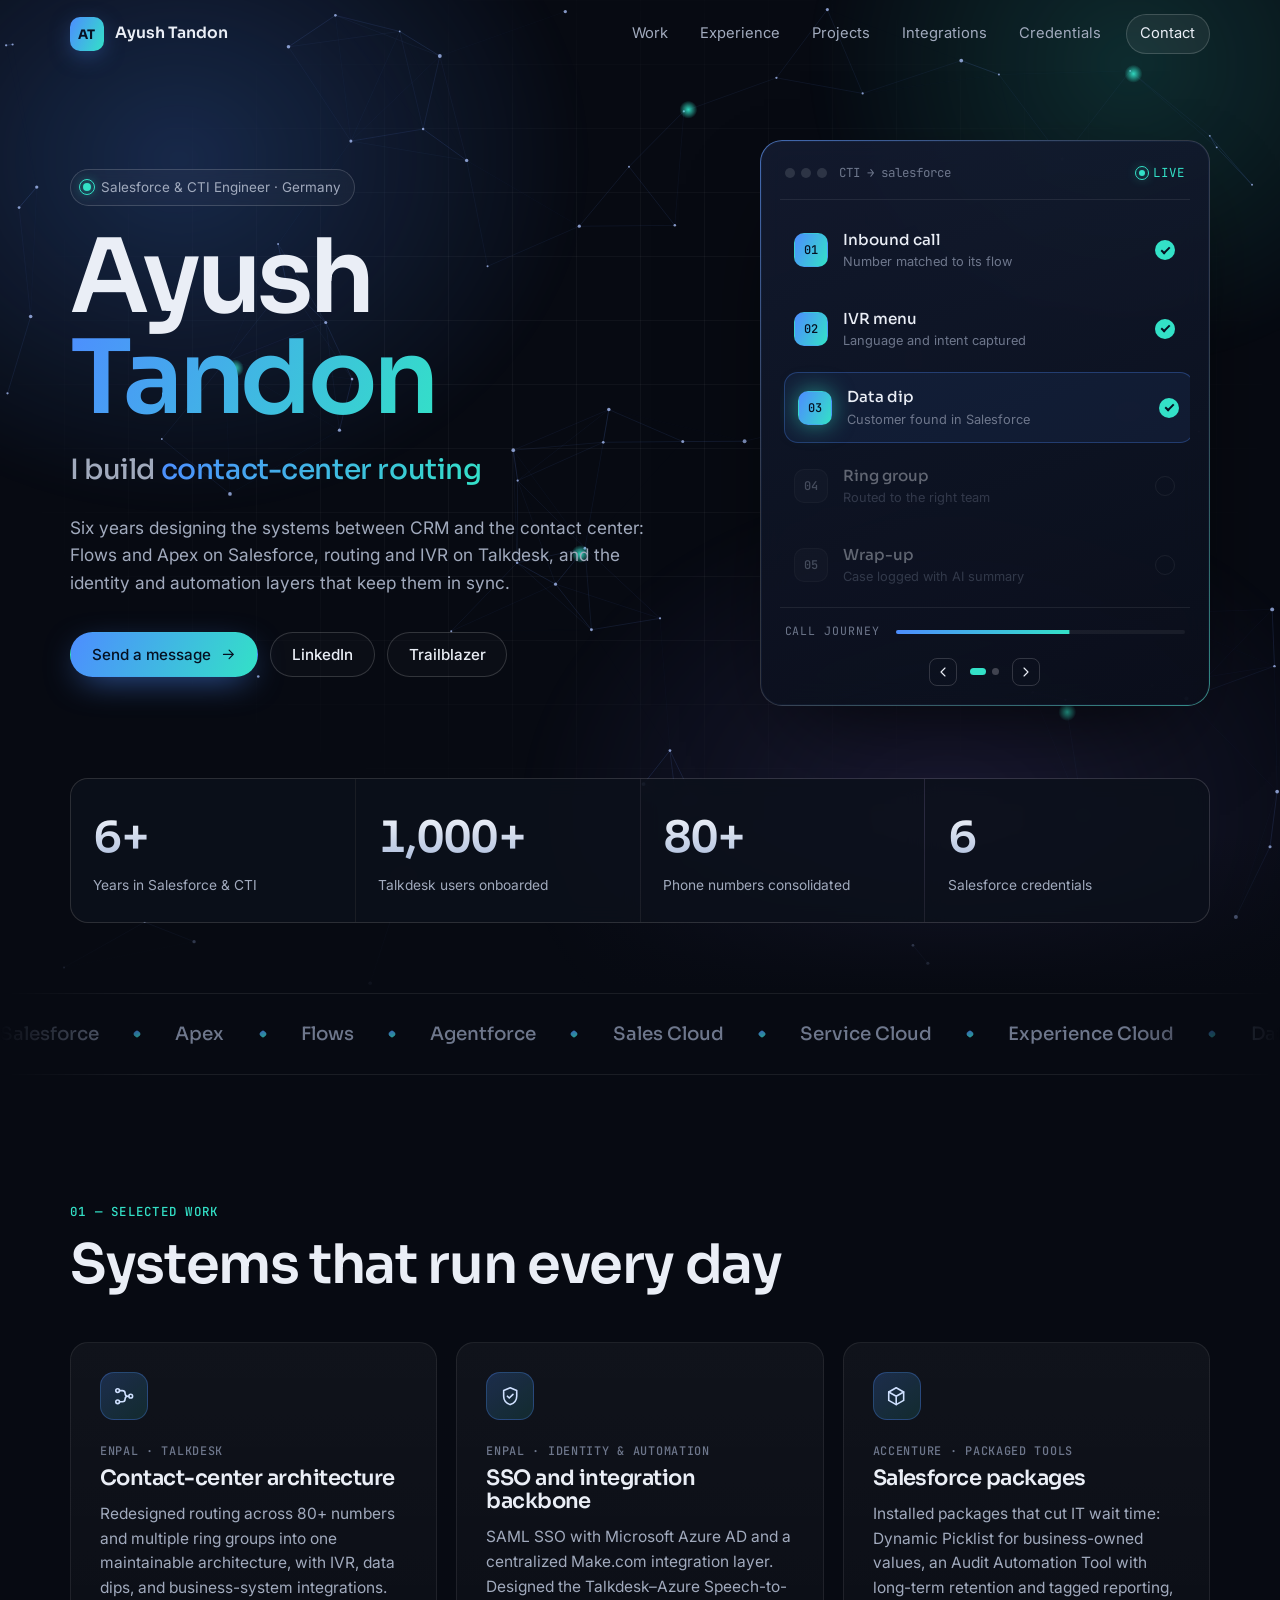
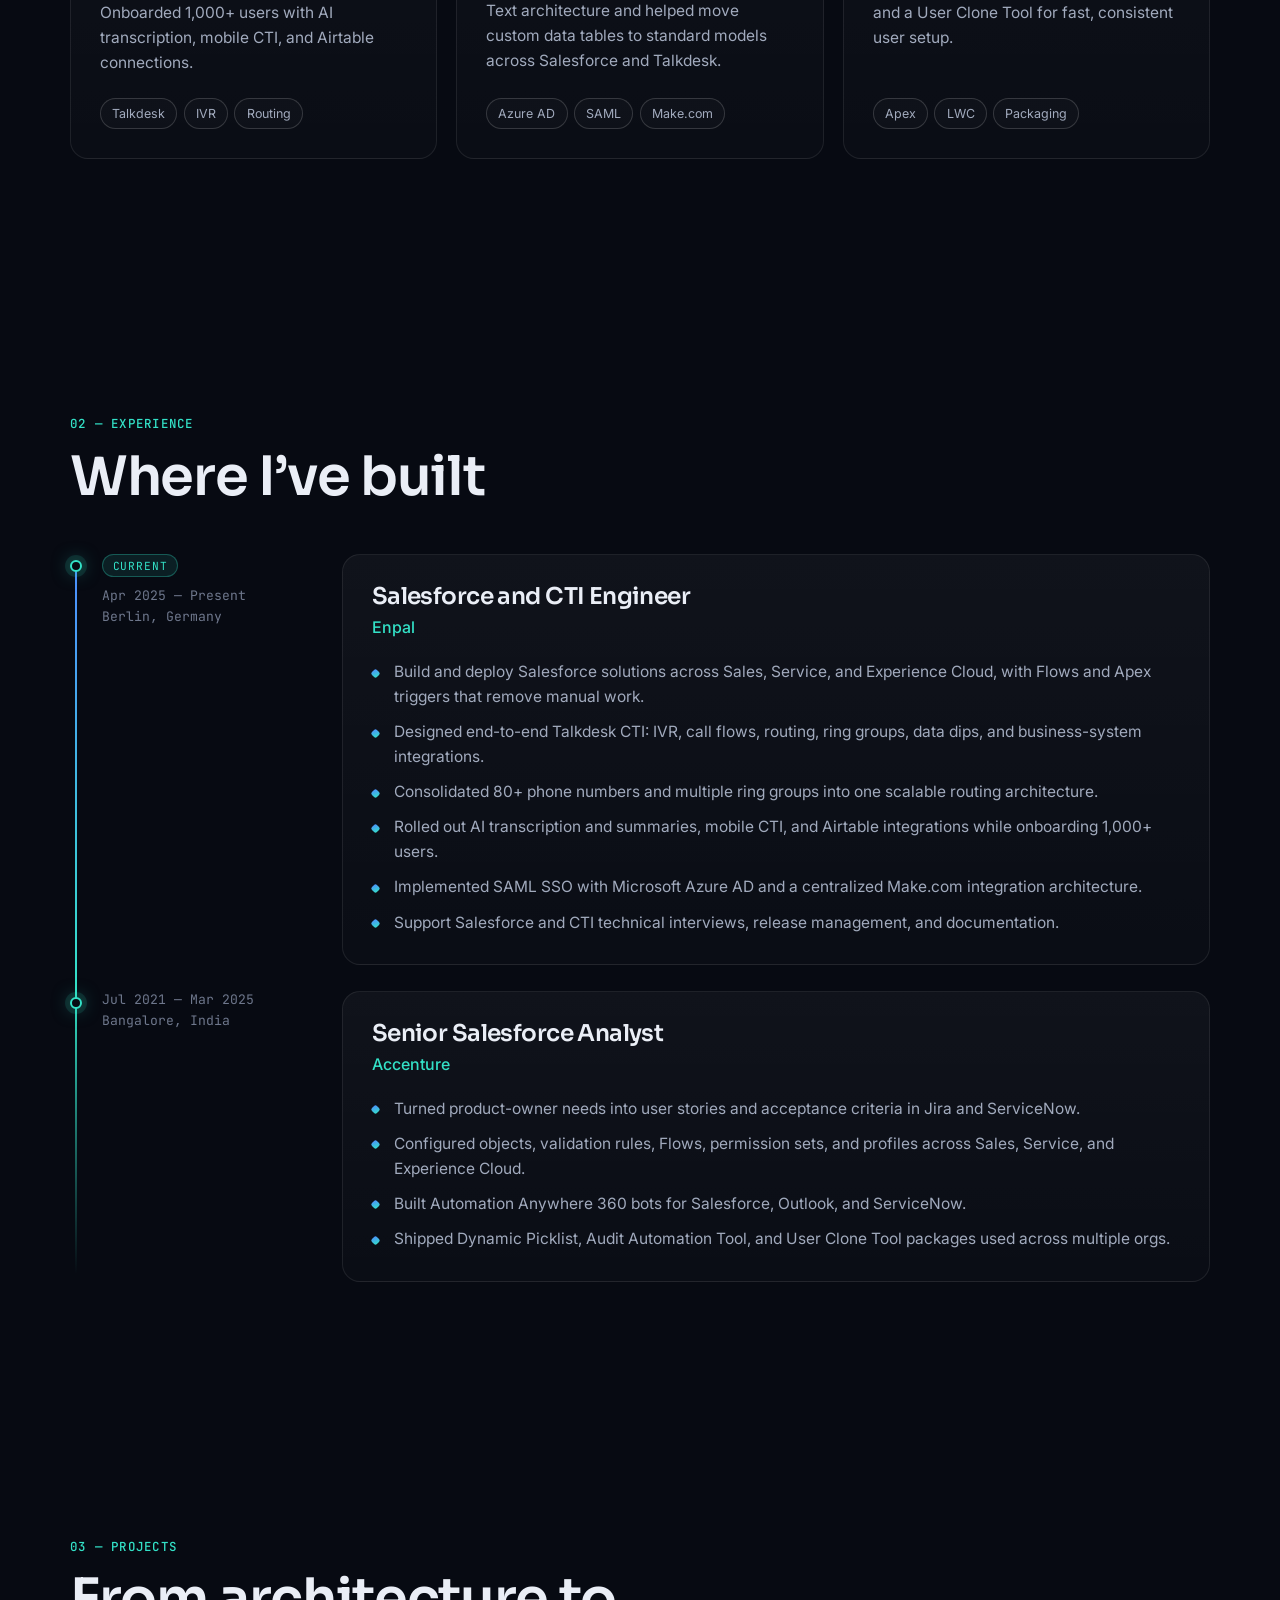
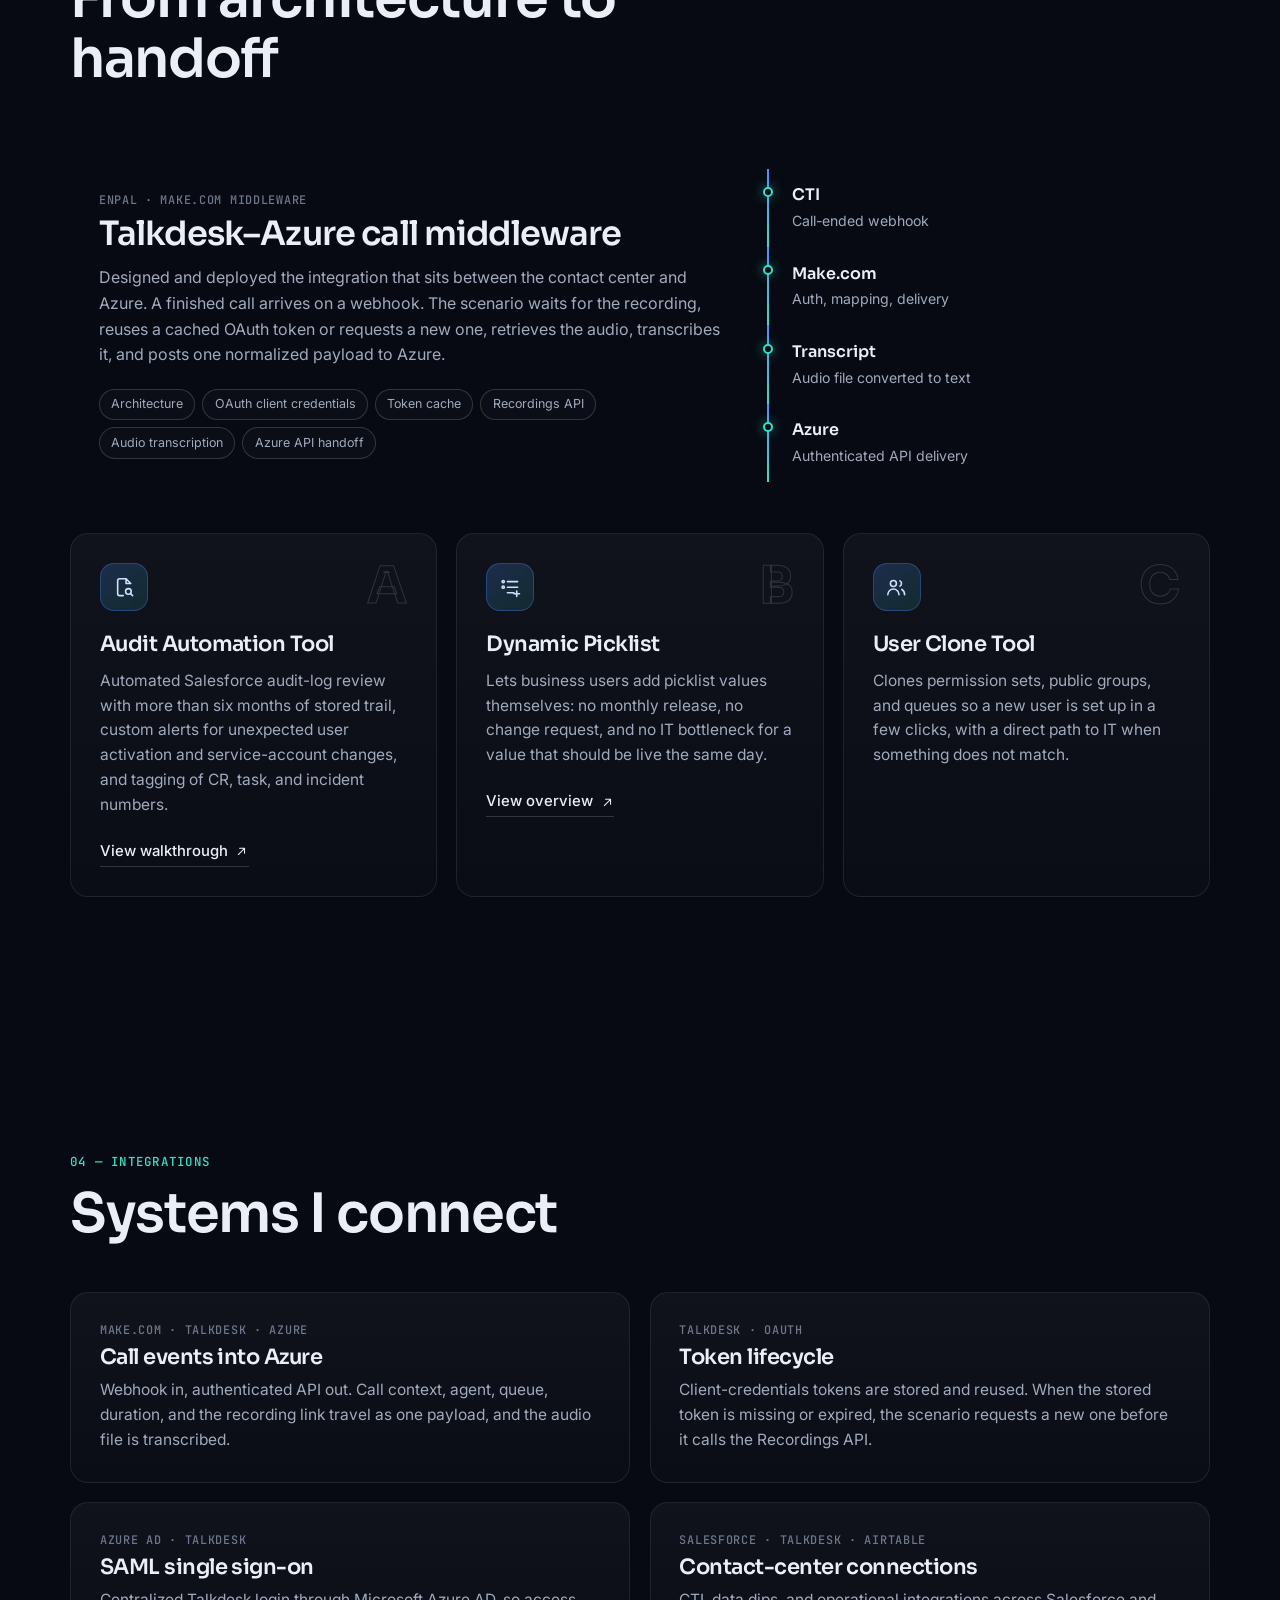
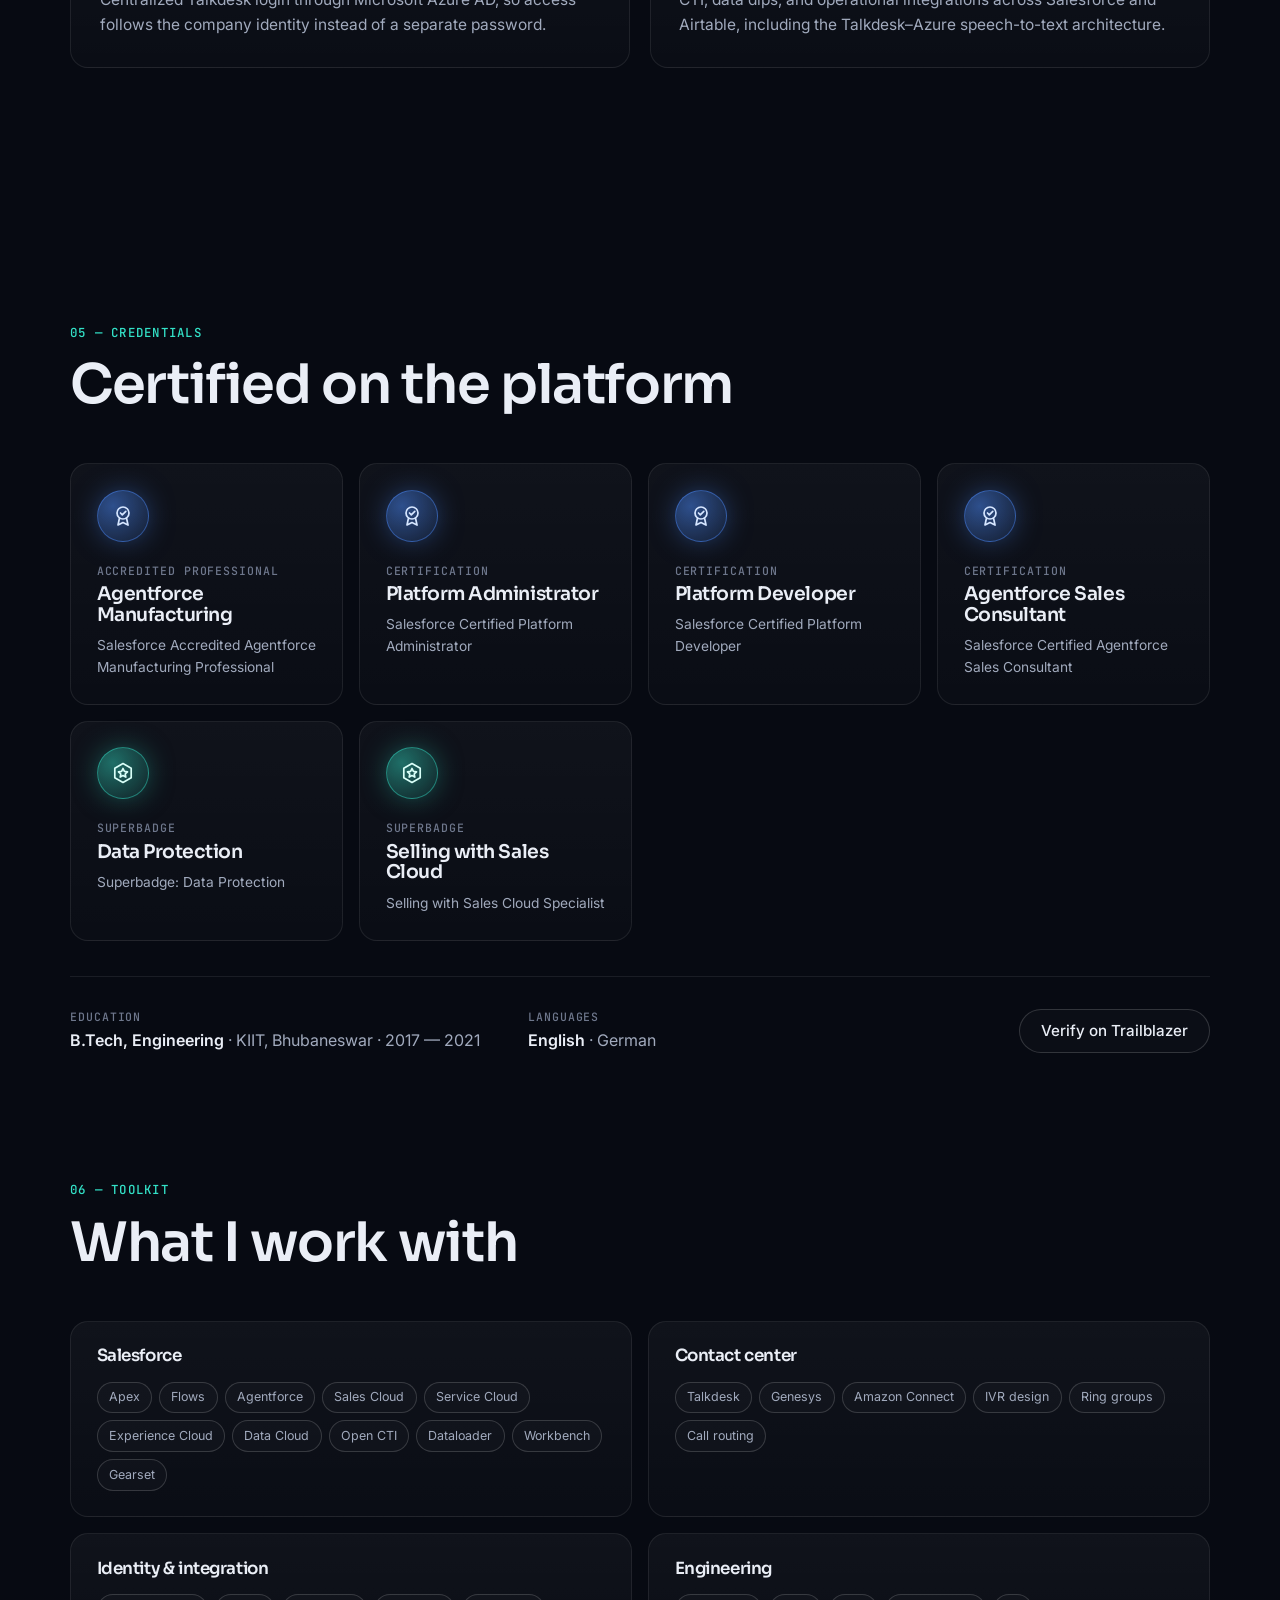
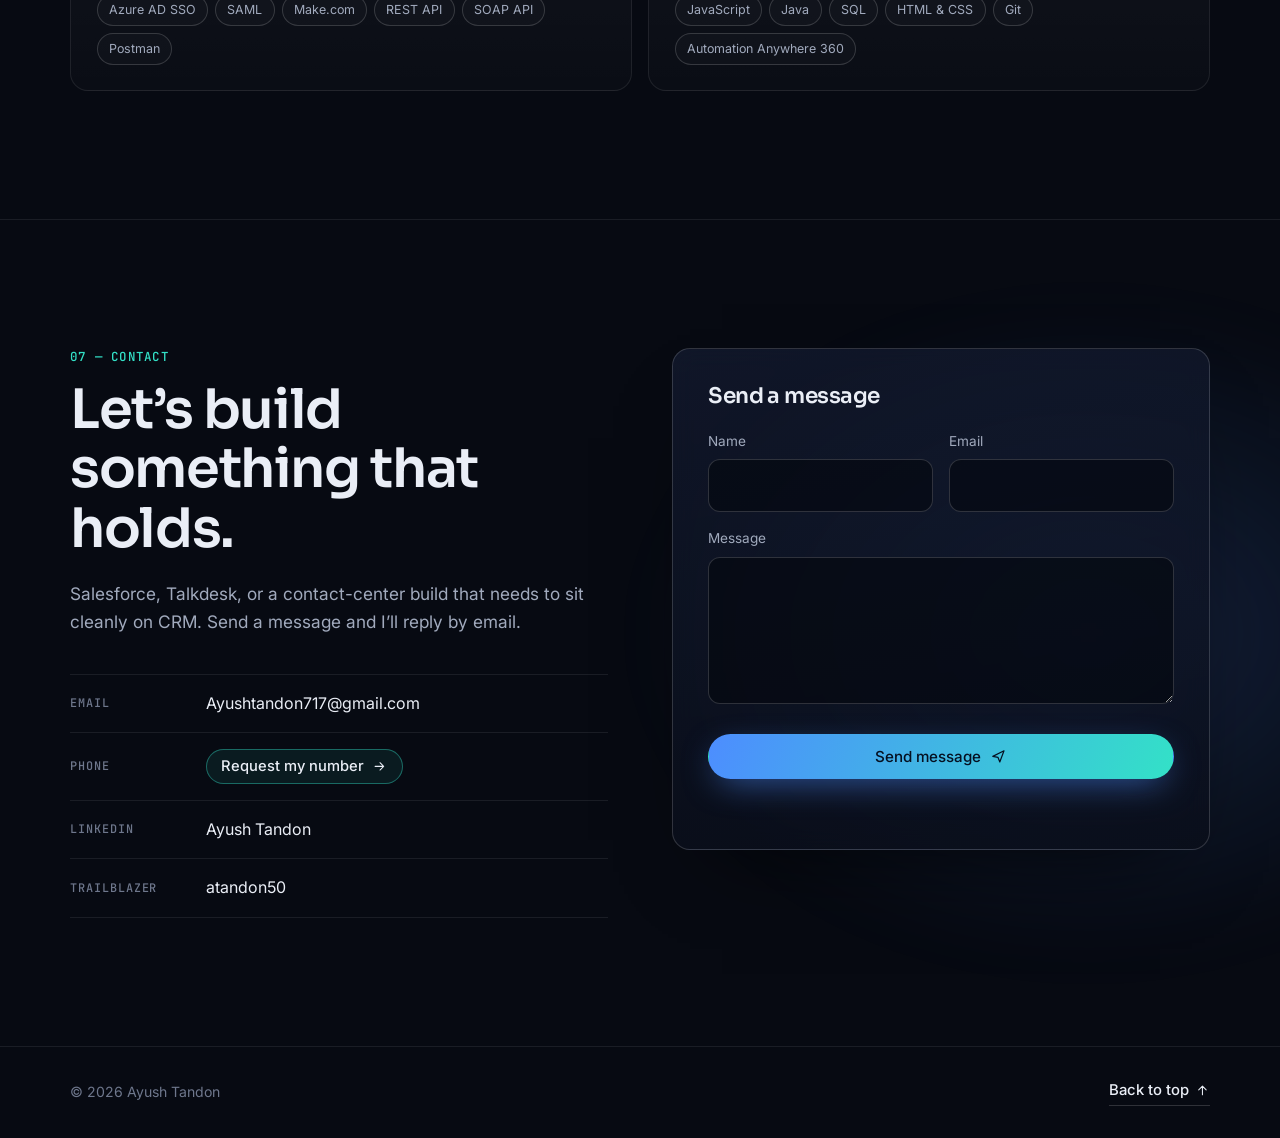
==== commit 96c65866: "Point the portfolio at the ayushtandon7 GitHub Pages address. Co-authored-by: Cursor <cursoragent@cu" ====
--- a/index.html
+++ b/index.html
@@ -13,9 +13,9 @@
       property="og:description"
       content="Salesforce automation, Talkdesk routing, and the integrations between CRM and the contact center."
     />
-    <meta property="og:url" content="https://tandon7.github.io/" />
+    <meta property="og:url" content="https://ayushtandon7.github.io/" />
     <meta property="og:type" content="website" />
-    <link rel="canonical" href="https://tandon7.github.io/" />
+    <link rel="canonical" href="https://ayushtandon7.github.io/" />
     <meta name="theme-color" content="#070a12" />
     <link rel="icon" href="favicon.svg" type="image/svg+xml" />
     <link rel="preconnect" href="https://fonts.googleapis.com" />
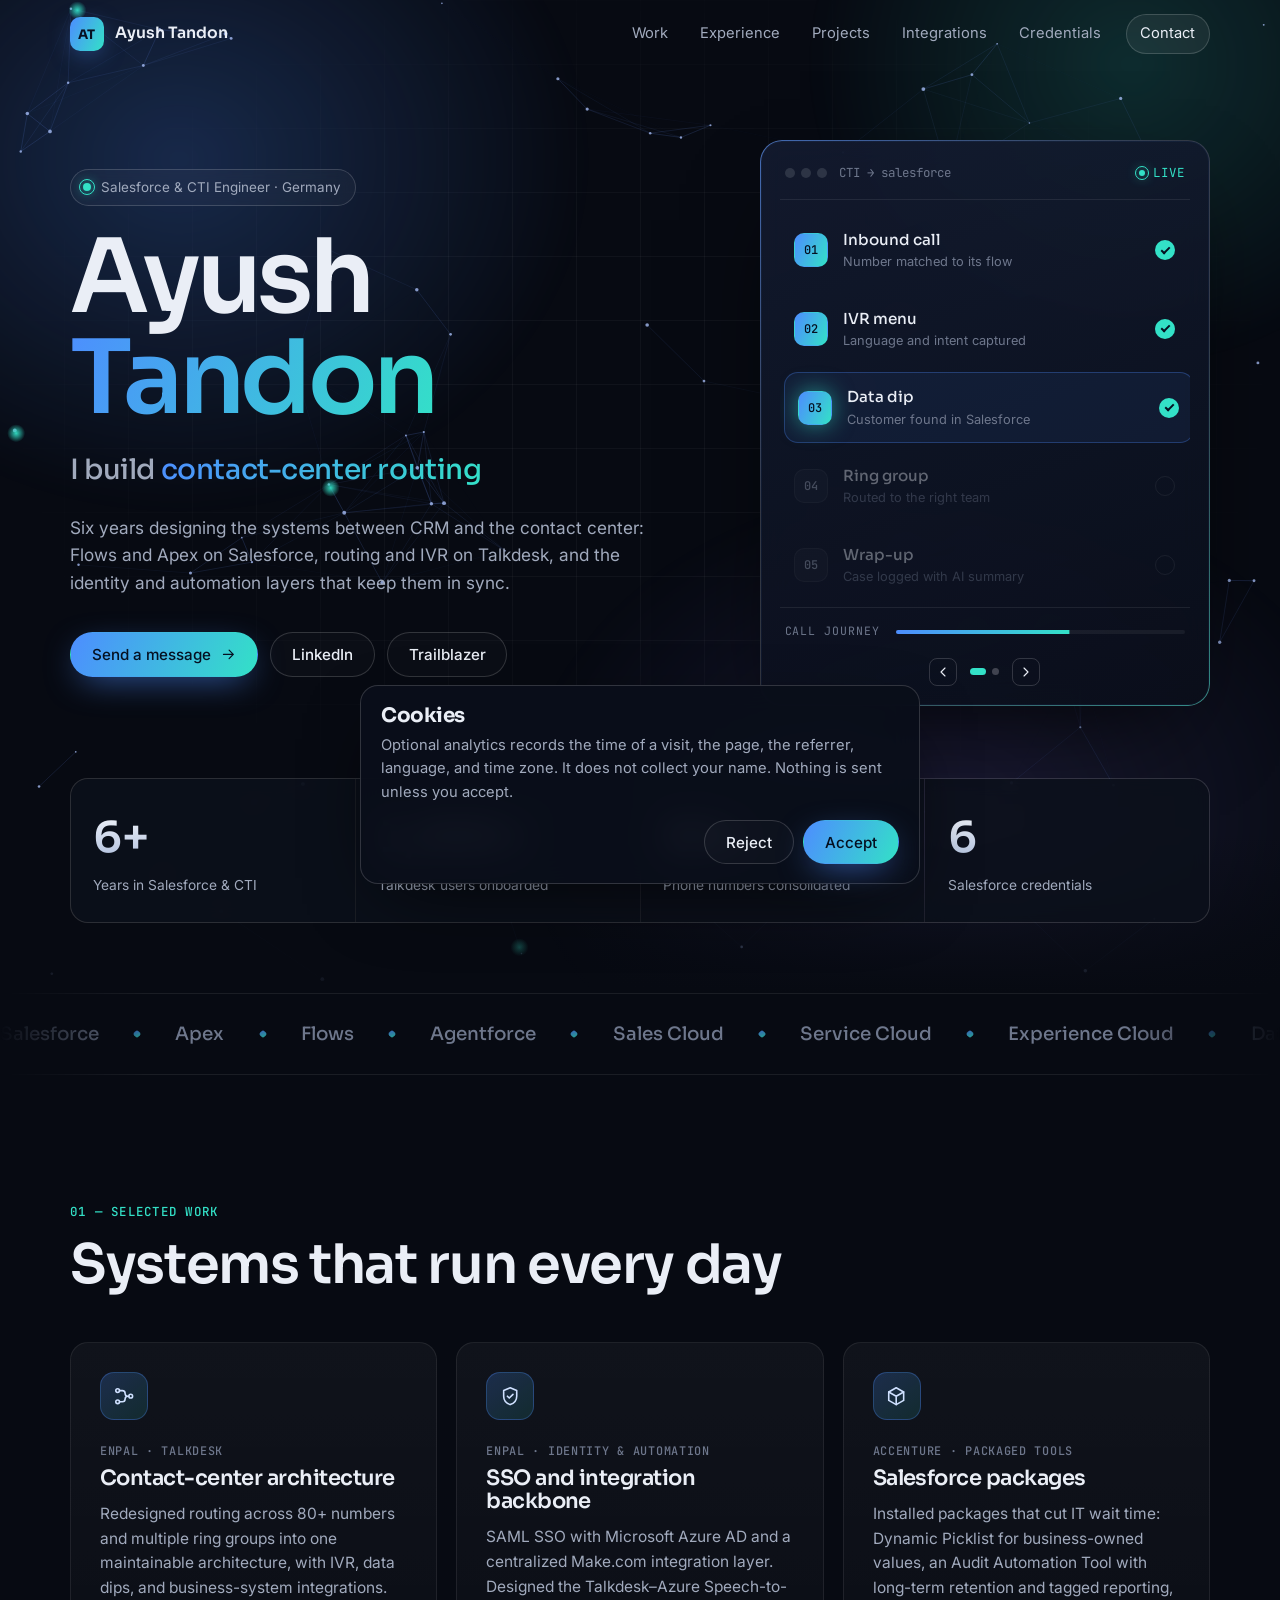
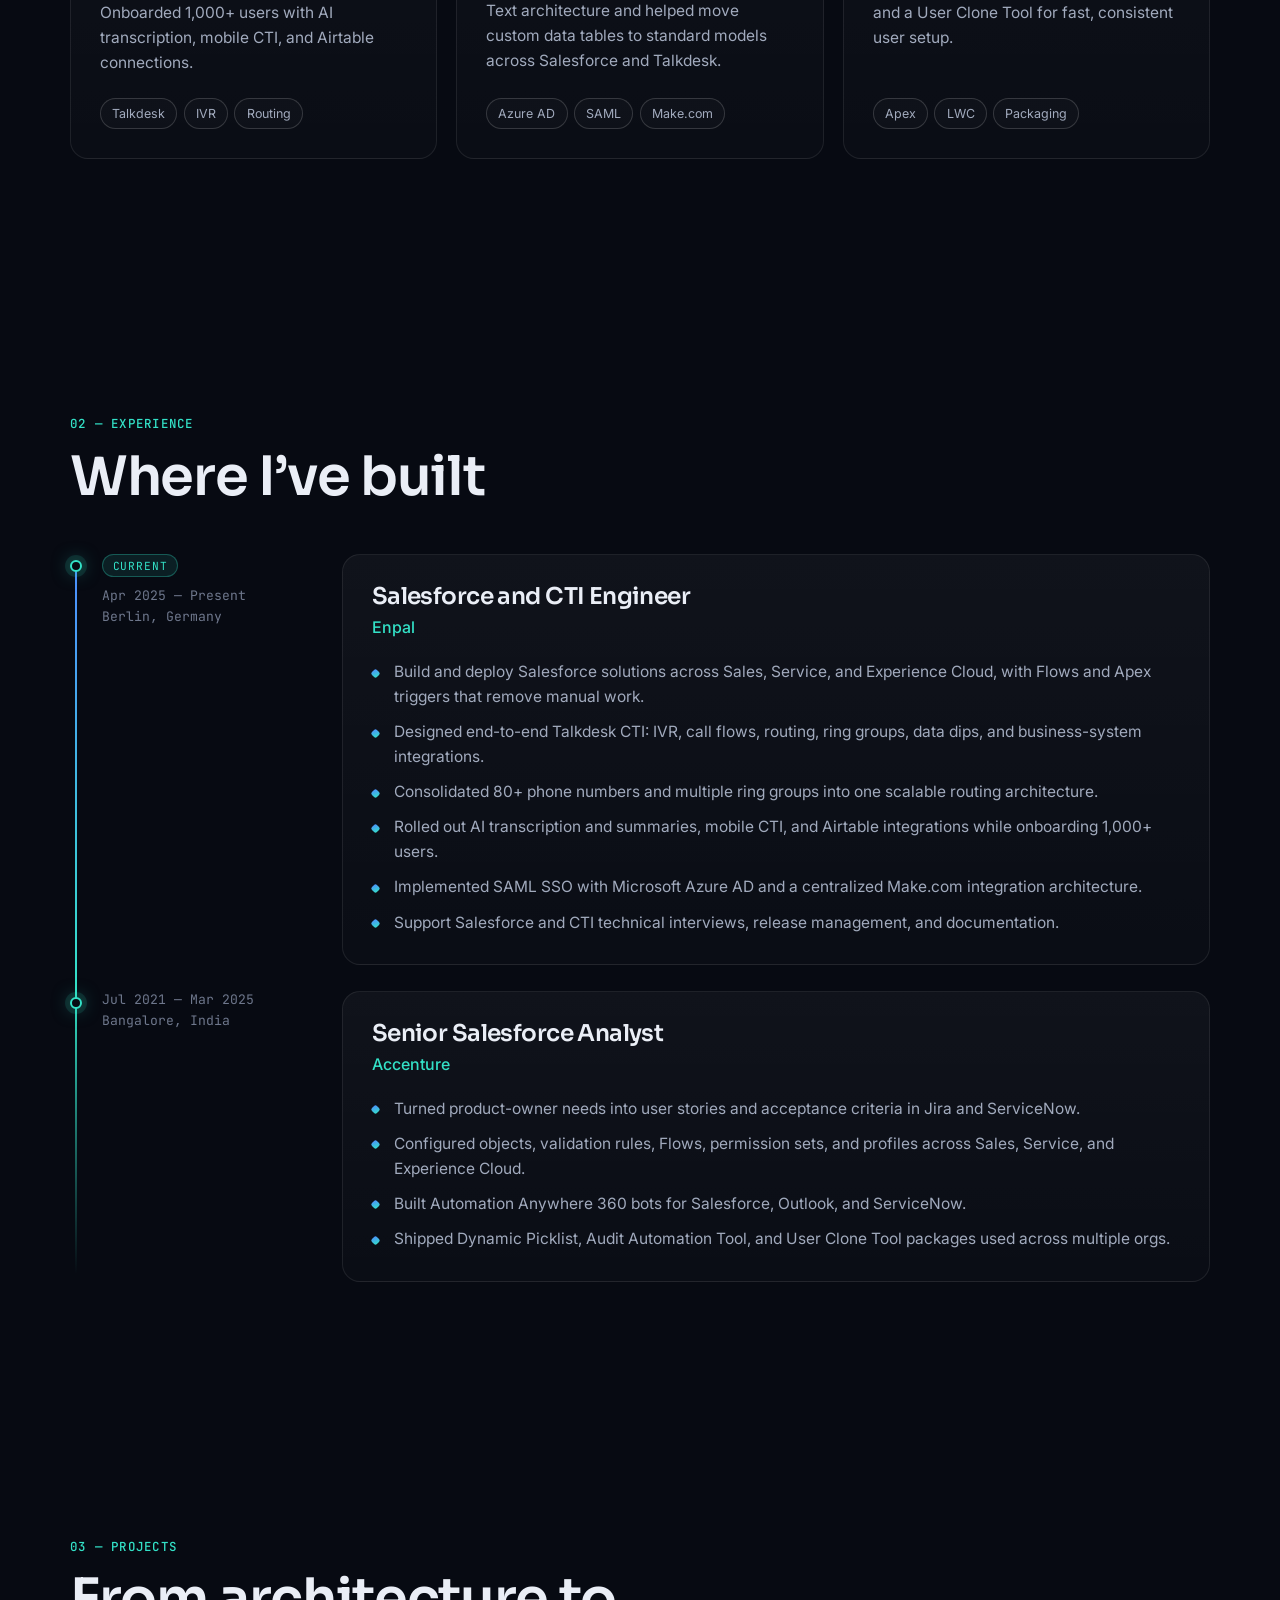
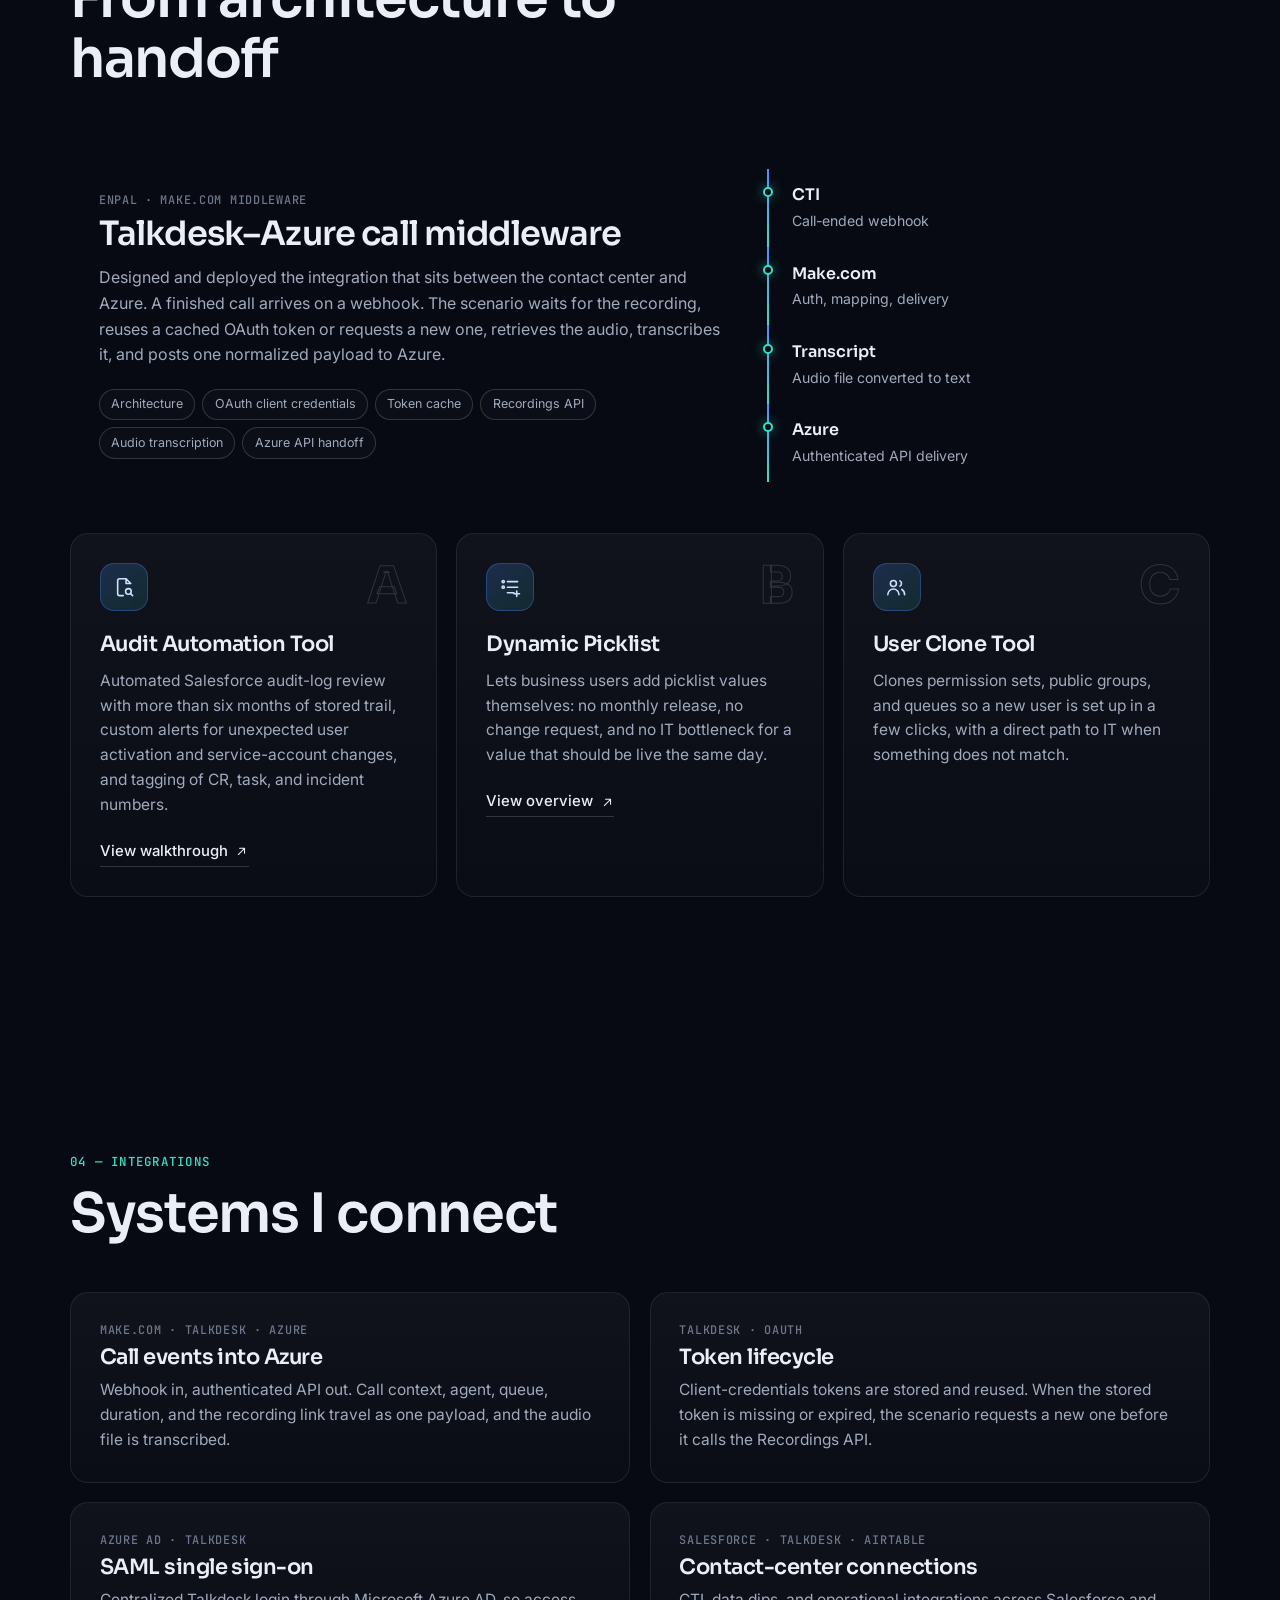
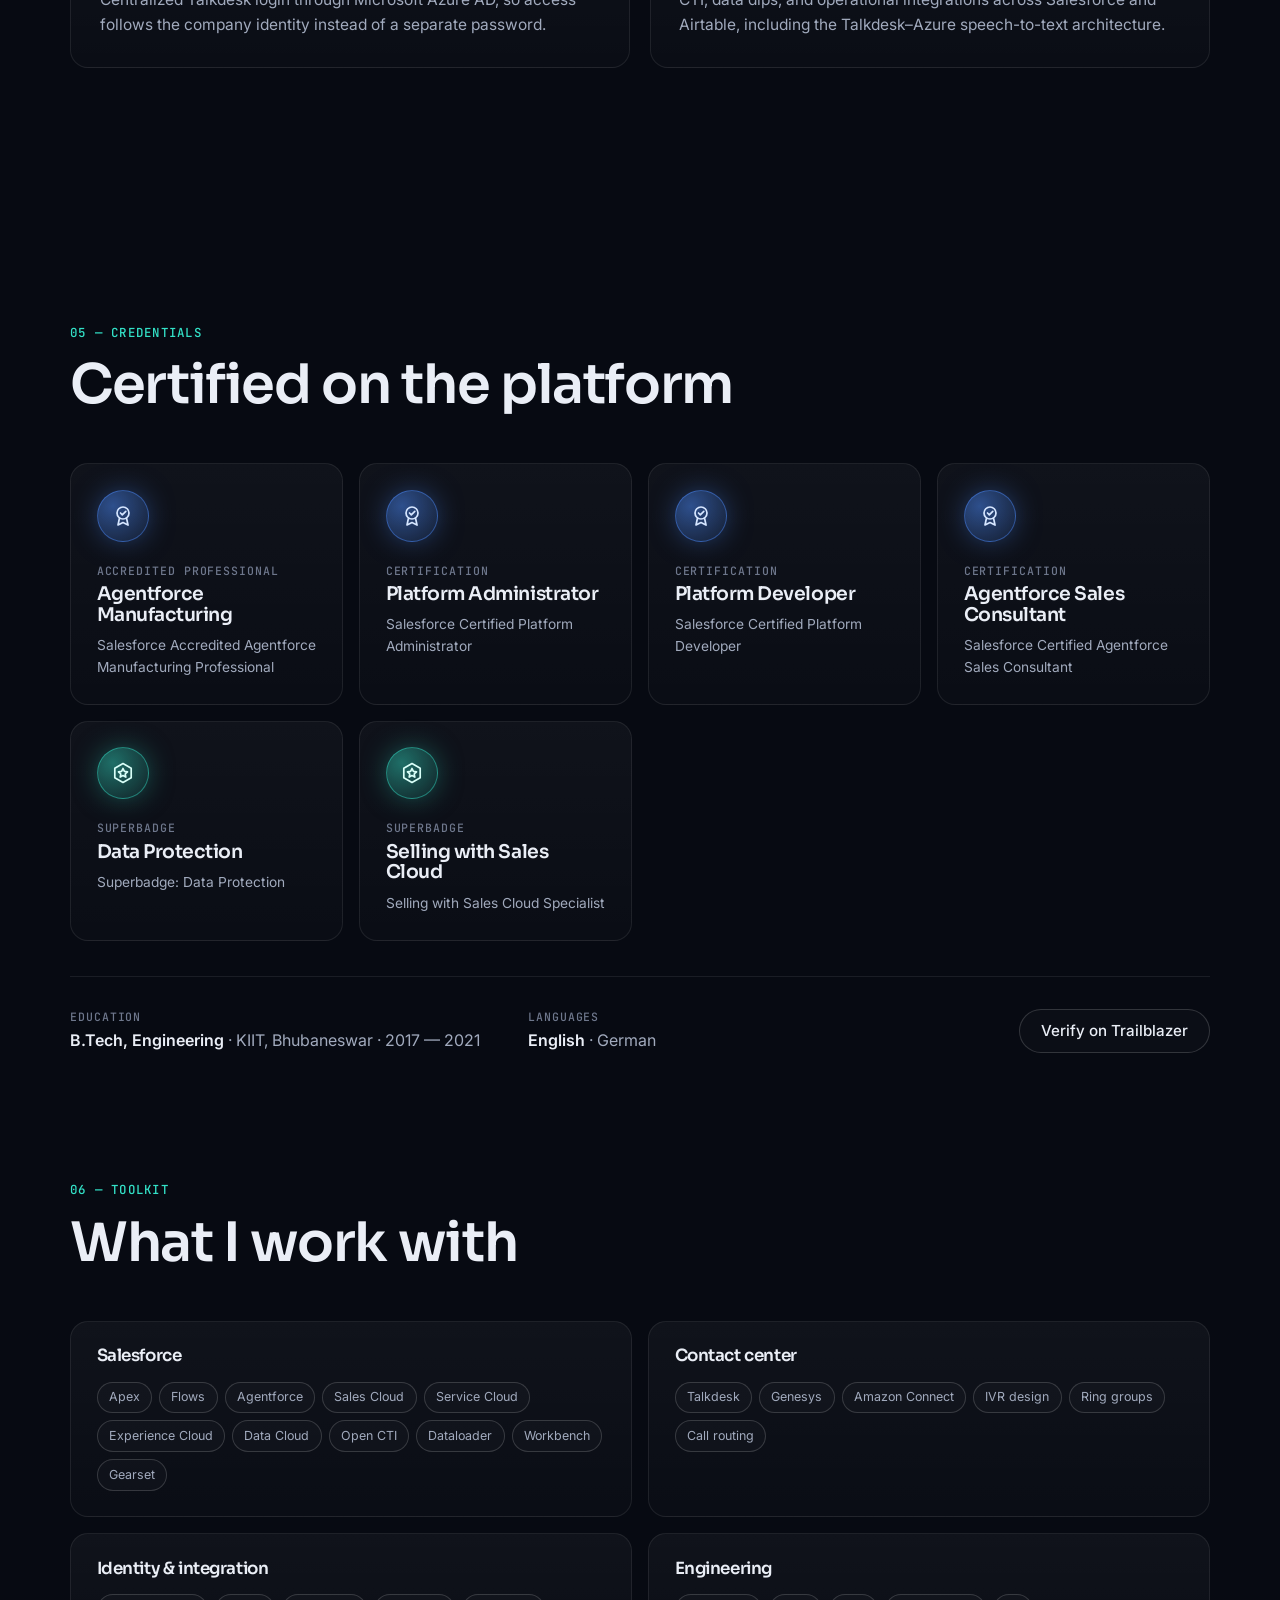
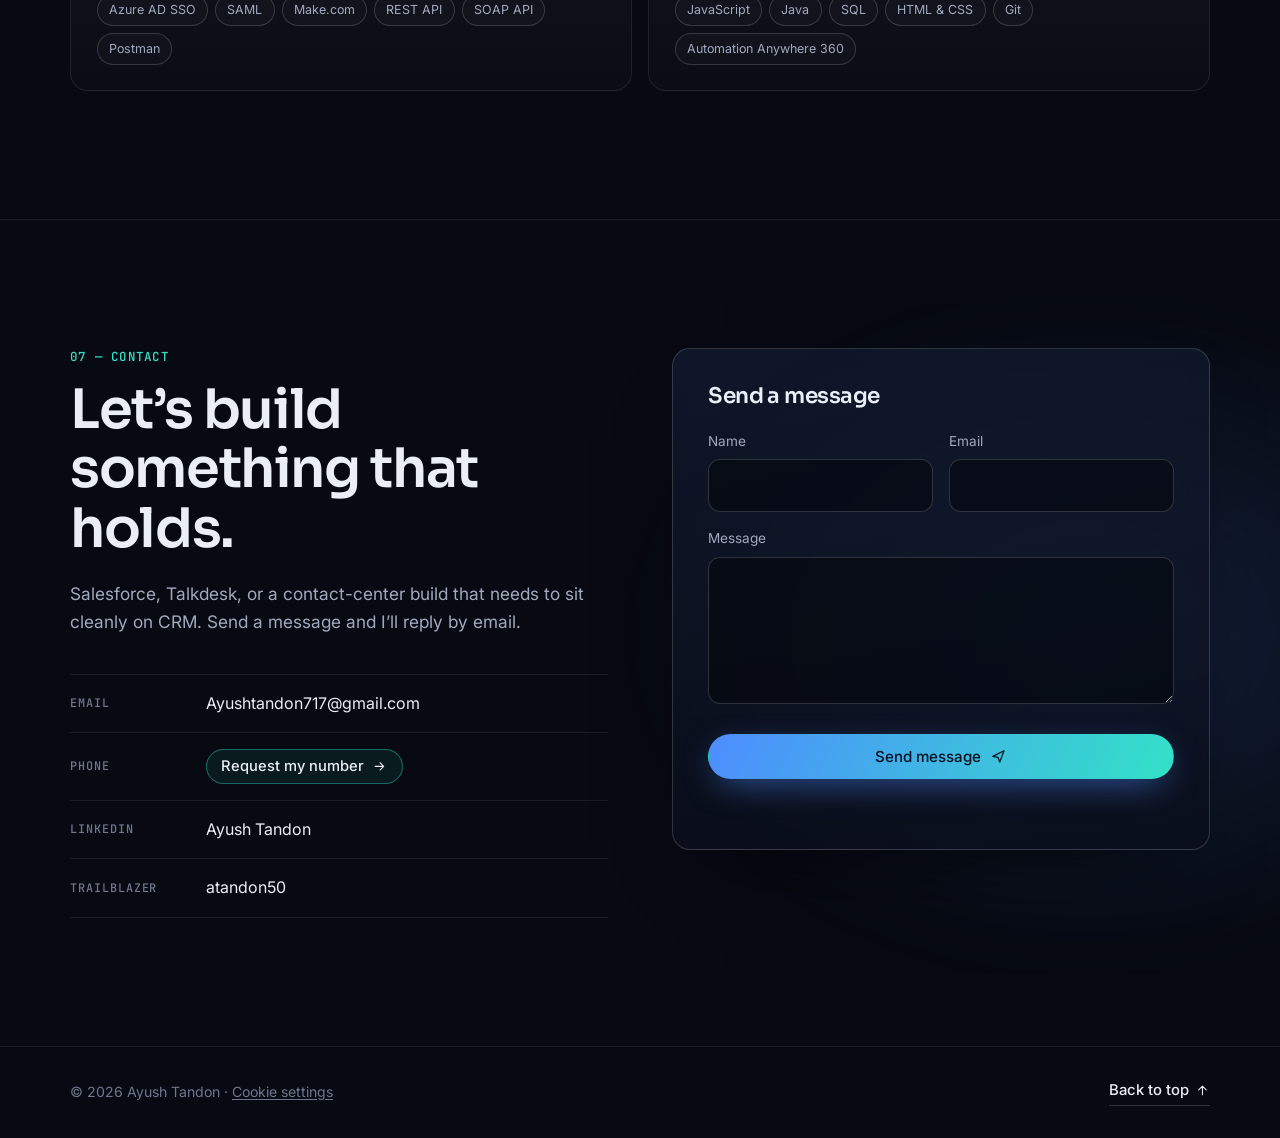
==== commit 2fbdbb71: "Ask for cookie consent before emailing an anonymous visit record. Co-authored-by: Cursor <cursoragen" ====
--- a/index.html
+++ b/index.html
@@ -24,11 +24,11 @@
       href="https://fonts.googleapis.com/css2?family=Inter:wght@400;500;600&family=JetBrains+Mono:wght@400;500&family=Sora:wght@400;500;600;700&display=swap"
       rel="stylesheet"
     />
-    <link rel="stylesheet" href="styles.css?v=4" />
+    <link rel="stylesheet" href="styles.css?v=5" />
     <script>
       document.documentElement.classList.add("js");
     </script>
-    <script src="main.js?v=4" defer></script>
+    <script src="main.js?v=5" defer></script>
   </head>
   <body>
     <div class="progress" aria-hidden="true"></div>
@@ -673,7 +673,7 @@
 
     <footer class="footer">
       <div class="wrap footer-inner">
-        <p>© <span id="year">2026</span> Ayush Tandon</p>
+        <p>© <span id="year">2026</span> Ayush Tandon · <button class="text-link" type="button" data-open-consent>Cookie settings</button></p>
         <a href="#top" class="link-arrow">Back to top <svg viewBox="0 0 24 24" aria-hidden="true"><path d="M12 19V5M6 11l6-6 6 6" /></svg></a>
       </div>
     </footer>
@@ -714,5 +714,19 @@
         <p class="form-status" role="status" aria-live="polite"></p>
       </form>
     </dialog>
+
+    <div class="consent" id="consent" role="dialog" aria-labelledby="consent-title" hidden>
+      <div class="consent-card">
+        <h2 id="consent-title">Cookies</h2>
+        <p>
+          Optional analytics records the time of a visit, the page, the referrer, language, and time
+          zone. It does not collect your name. Nothing is sent unless you accept.
+        </p>
+        <div class="consent-actions">
+          <button class="btn btn-ghost" type="button" data-consent="reject">Reject</button>
+          <button class="btn btn-primary" type="button" data-consent="accept">Accept</button>
+        </div>
+      </div>
+    </div>
   </body>
 </html>
--- a/styles.css
+++ b/styles.css
@@ -1668,6 +1668,59 @@
   margin: 0;
 }
 
+.text-link {
+  padding: 0;
+  border: 0;
+  background: none;
+  color: inherit;
+  font: inherit;
+  cursor: pointer;
+  text-decoration: underline;
+  text-underline-offset: 2px;
+}
+
+.consent {
+  position: fixed;
+  z-index: 70;
+  left: 1rem;
+  right: 1rem;
+  bottom: 1rem;
+  display: flex;
+  justify-content: center;
+}
+
+.consent[hidden] {
+  display: none;
+}
+
+.consent-card {
+  width: min(560px, 100%);
+  padding: 1.2rem 1.25rem;
+  border-radius: 18px;
+  border: 1px solid var(--line-strong);
+  background: rgba(10, 14, 26, 0.94);
+  box-shadow: 0 24px 80px -30px rgba(0, 0, 0, 0.9);
+  backdrop-filter: blur(16px);
+}
+
+.consent-card h2 {
+  font-size: 1.25rem;
+  margin-bottom: 0.4rem;
+}
+
+.consent-card p {
+  margin: 0;
+  color: var(--muted);
+  font-size: 0.92rem;
+}
+
+.consent-actions {
+  display: flex;
+  justify-content: flex-end;
+  gap: 0.6rem;
+  margin-top: 1rem;
+}
+
 /* Reveal */
 
 .js .reveal {
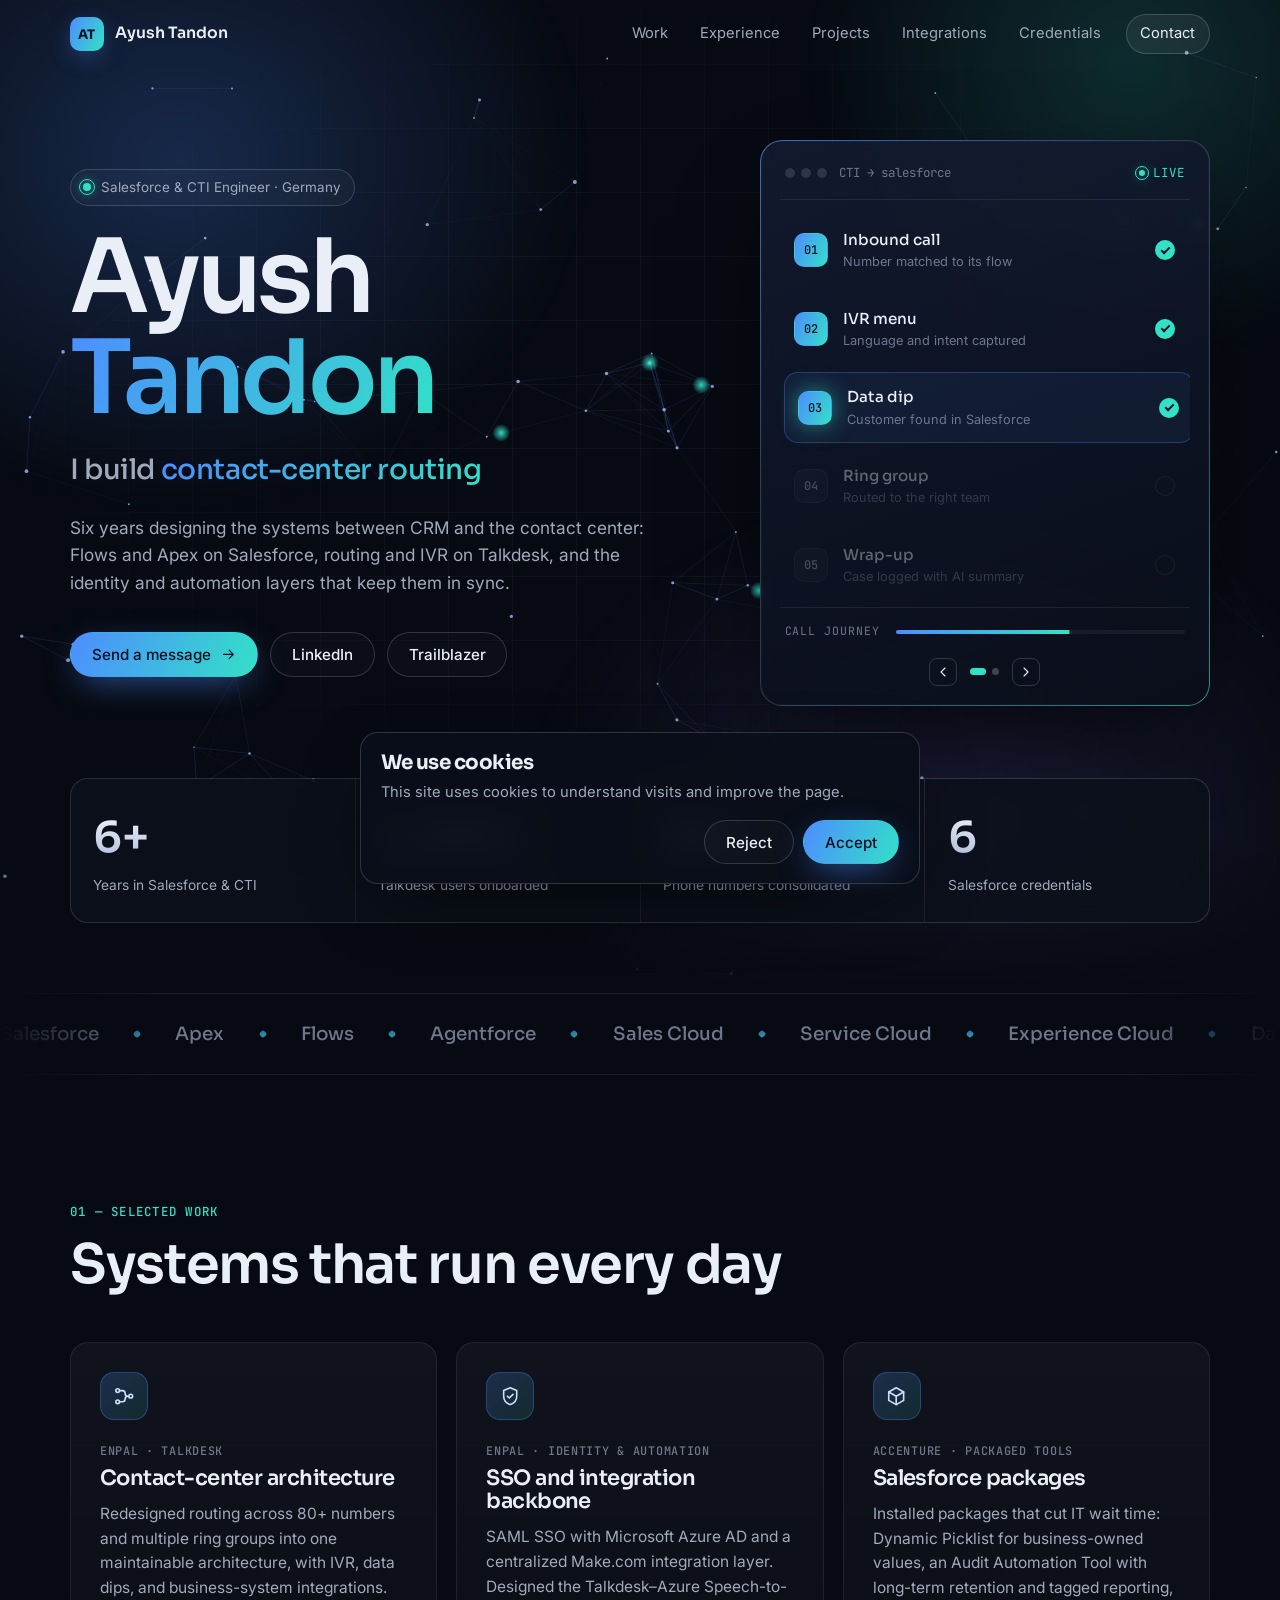
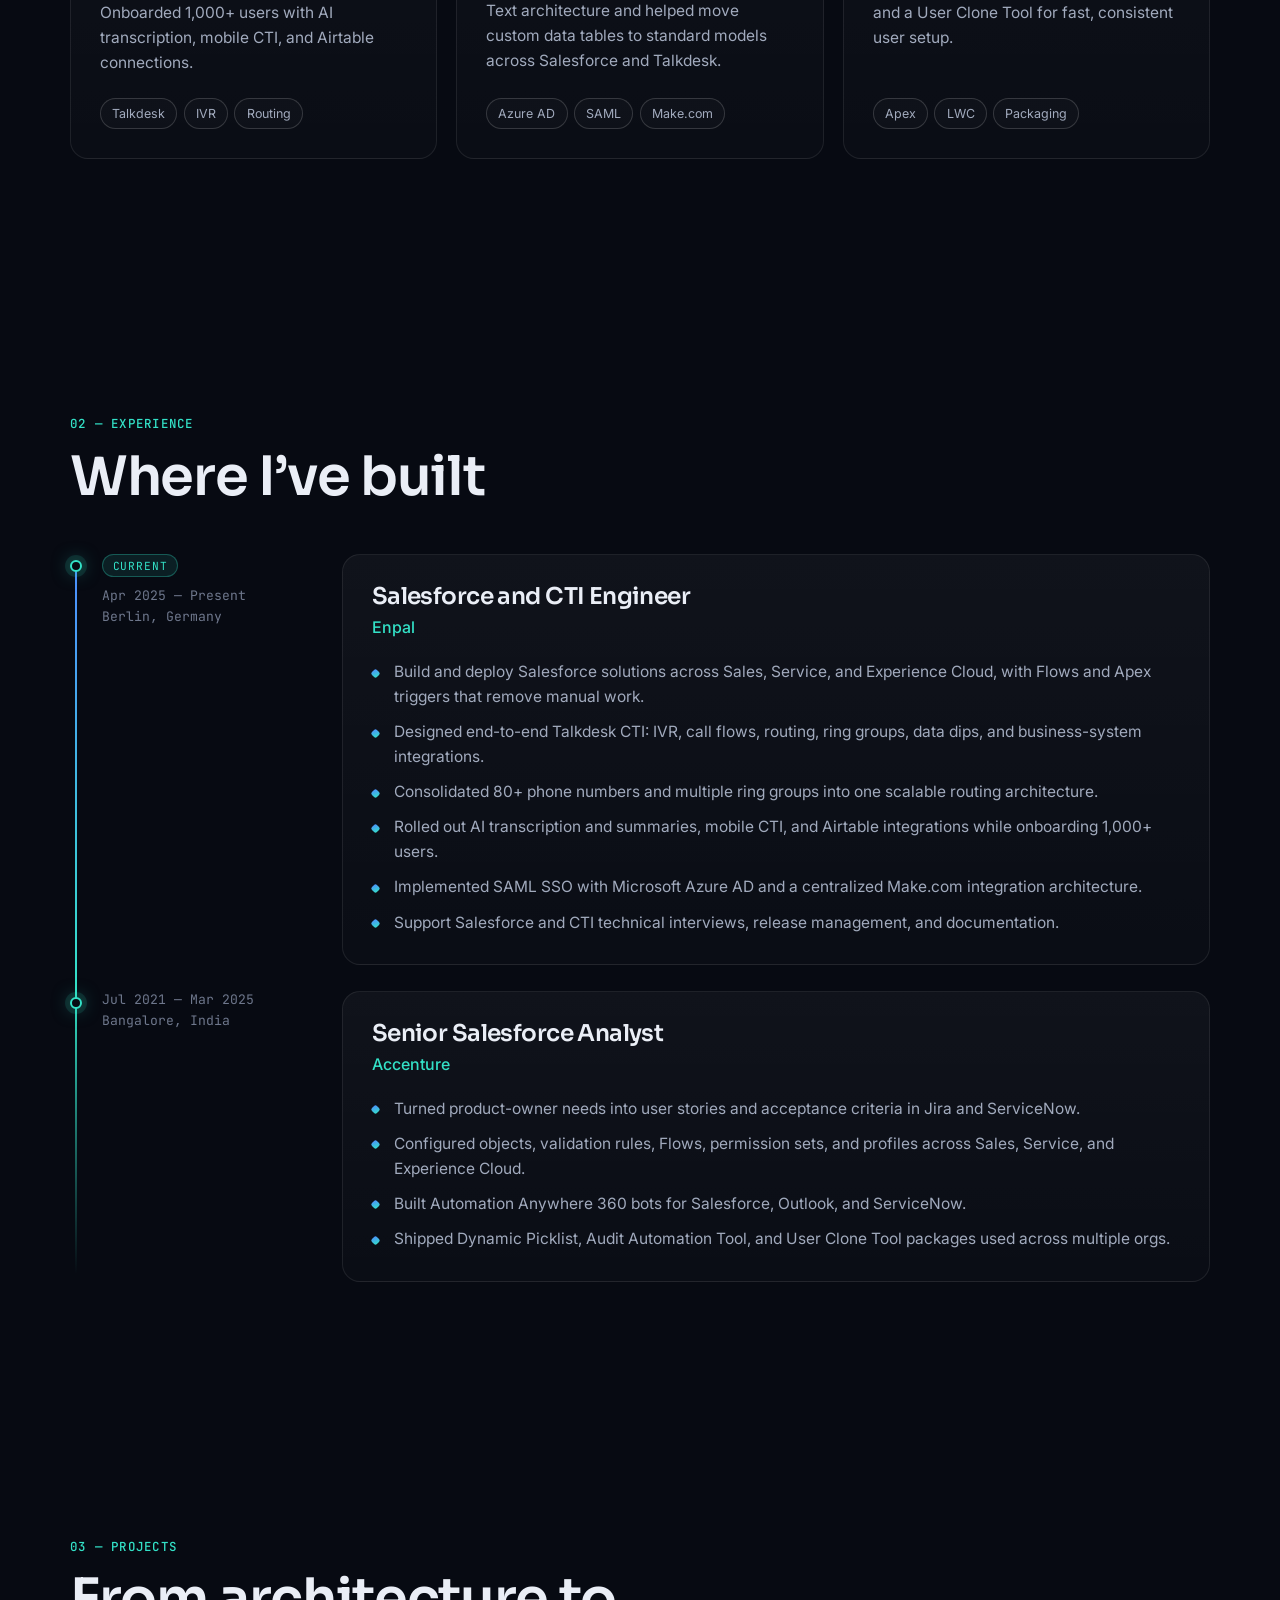
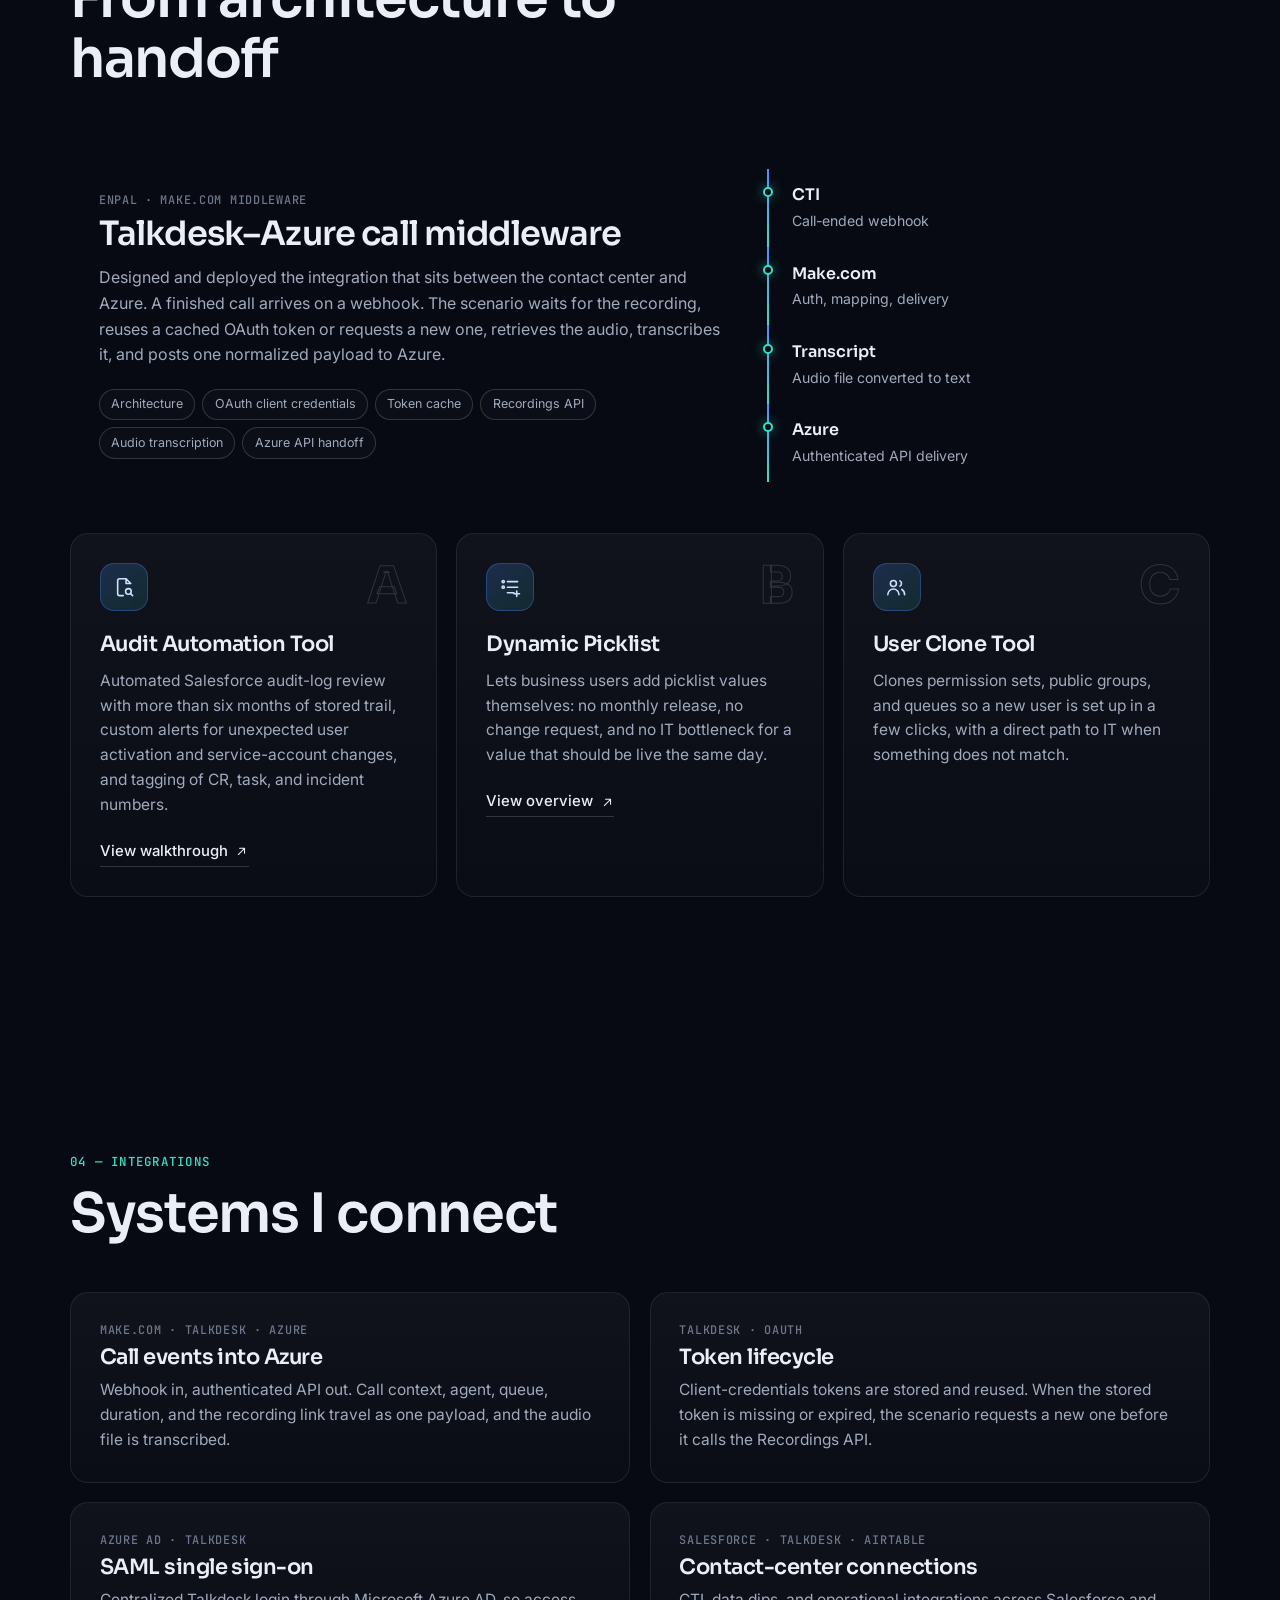
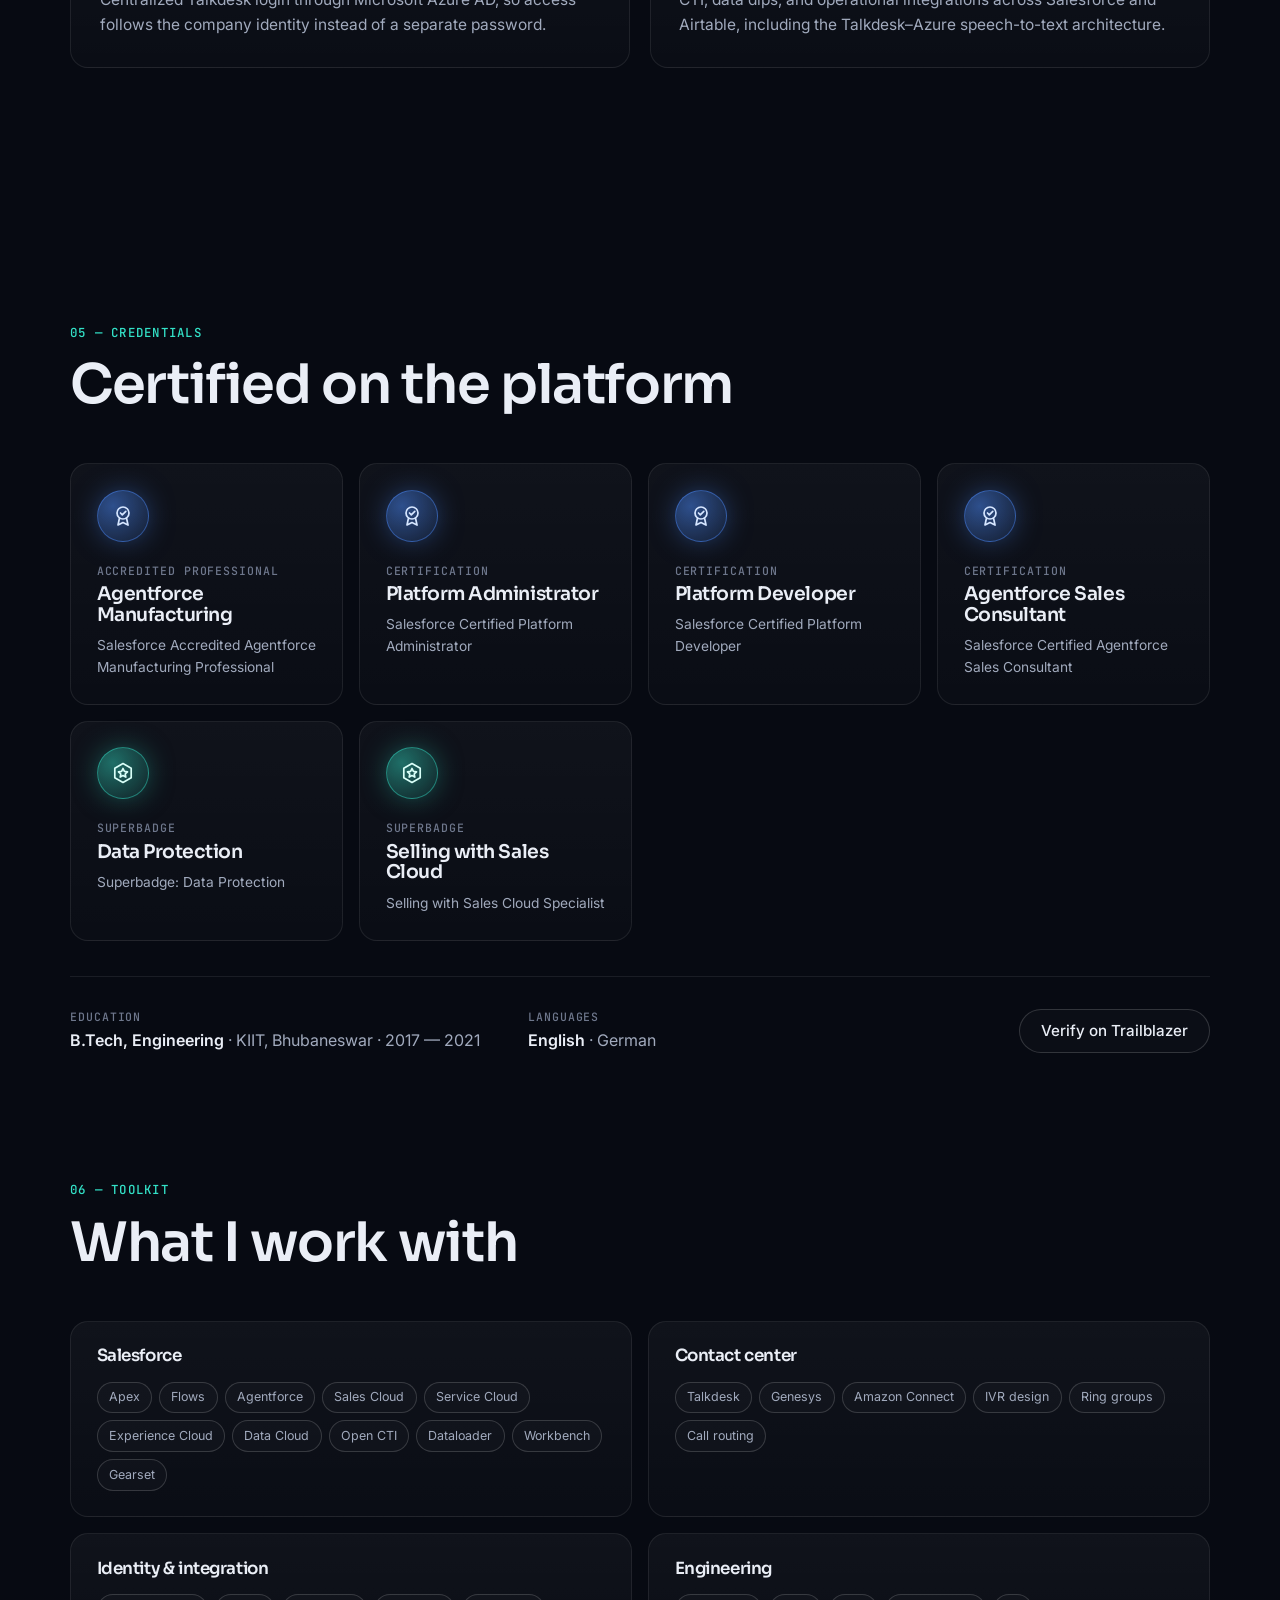
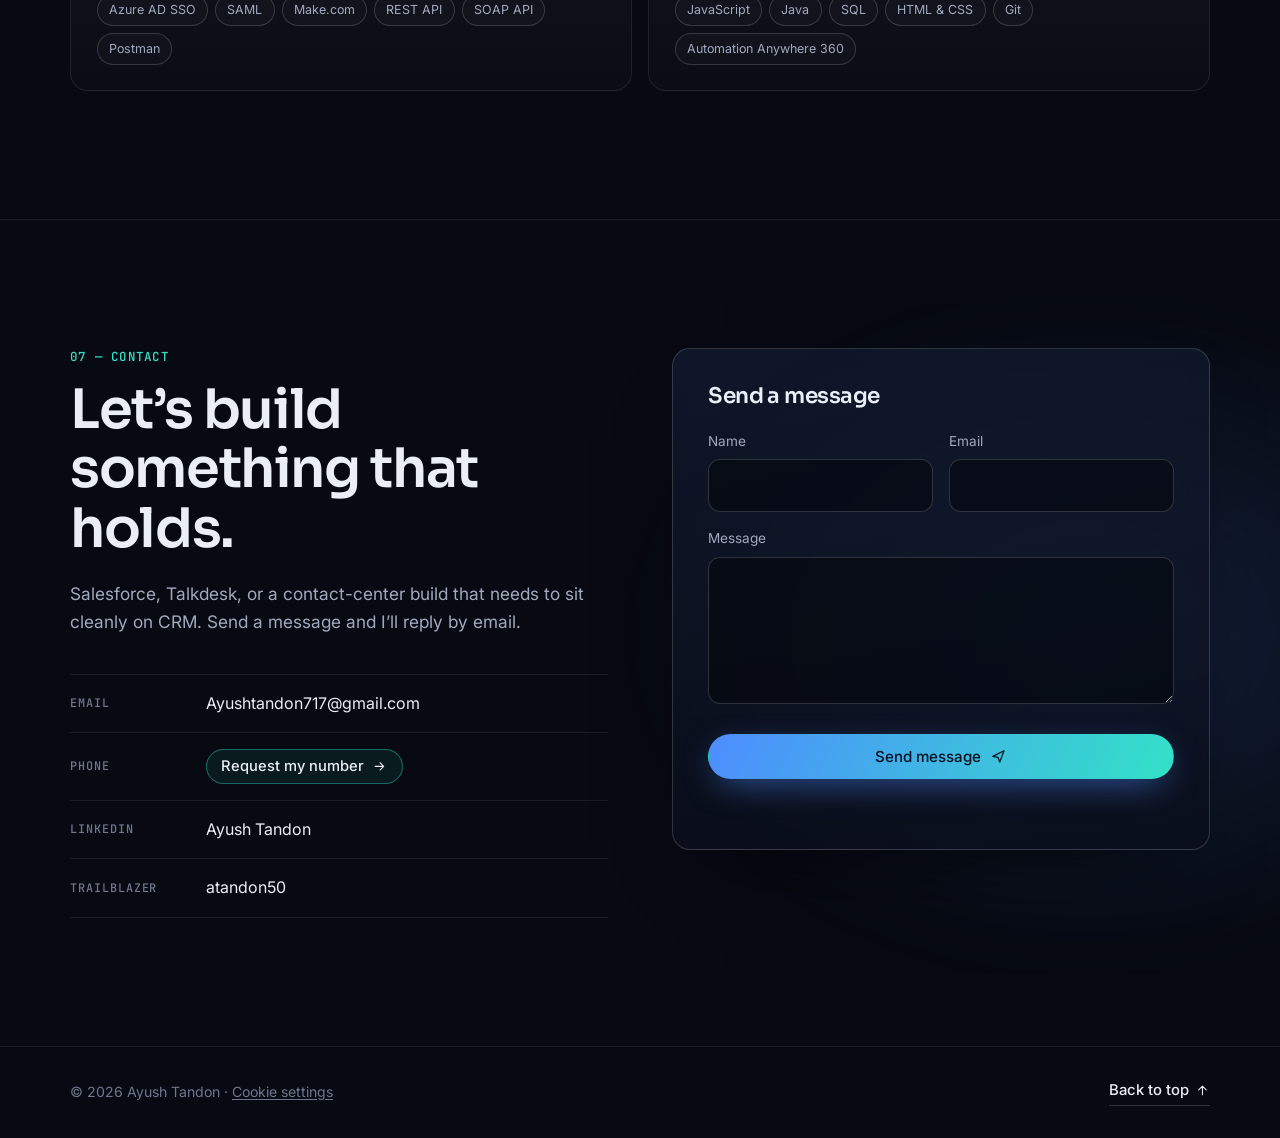
==== commit a20ada56: "Shorten the cookie notice and include browser details in accepted visits. Co-authored-by: Cursor <cu" ====
--- a/index.html
+++ b/index.html
@@ -24,11 +24,11 @@
       href="https://fonts.googleapis.com/css2?family=Inter:wght@400;500;600&family=JetBrains+Mono:wght@400;500&family=Sora:wght@400;500;600;700&display=swap"
       rel="stylesheet"
     />
-    <link rel="stylesheet" href="styles.css?v=5" />
+    <link rel="stylesheet" href="styles.css?v=6" />
     <script>
       document.documentElement.classList.add("js");
     </script>
-    <script src="main.js?v=5" defer></script>
+    <script src="main.js?v=6" defer></script>
   </head>
   <body>
     <div class="progress" aria-hidden="true"></div>
@@ -717,11 +717,8 @@
 
     <div class="consent" id="consent" role="dialog" aria-labelledby="consent-title" hidden>
       <div class="consent-card">
-        <h2 id="consent-title">Cookies</h2>
-        <p>
-          Optional analytics records the time of a visit, the page, the referrer, language, and time
-          zone. It does not collect your name. Nothing is sent unless you accept.
-        </p>
+        <h2 id="consent-title">We use cookies</h2>
+        <p>This site uses cookies to understand visits and improve the page.</p>
         <div class="consent-actions">
           <button class="btn btn-ghost" type="button" data-consent="reject">Reject</button>
           <button class="btn btn-primary" type="button" data-consent="accept">Accept</button>
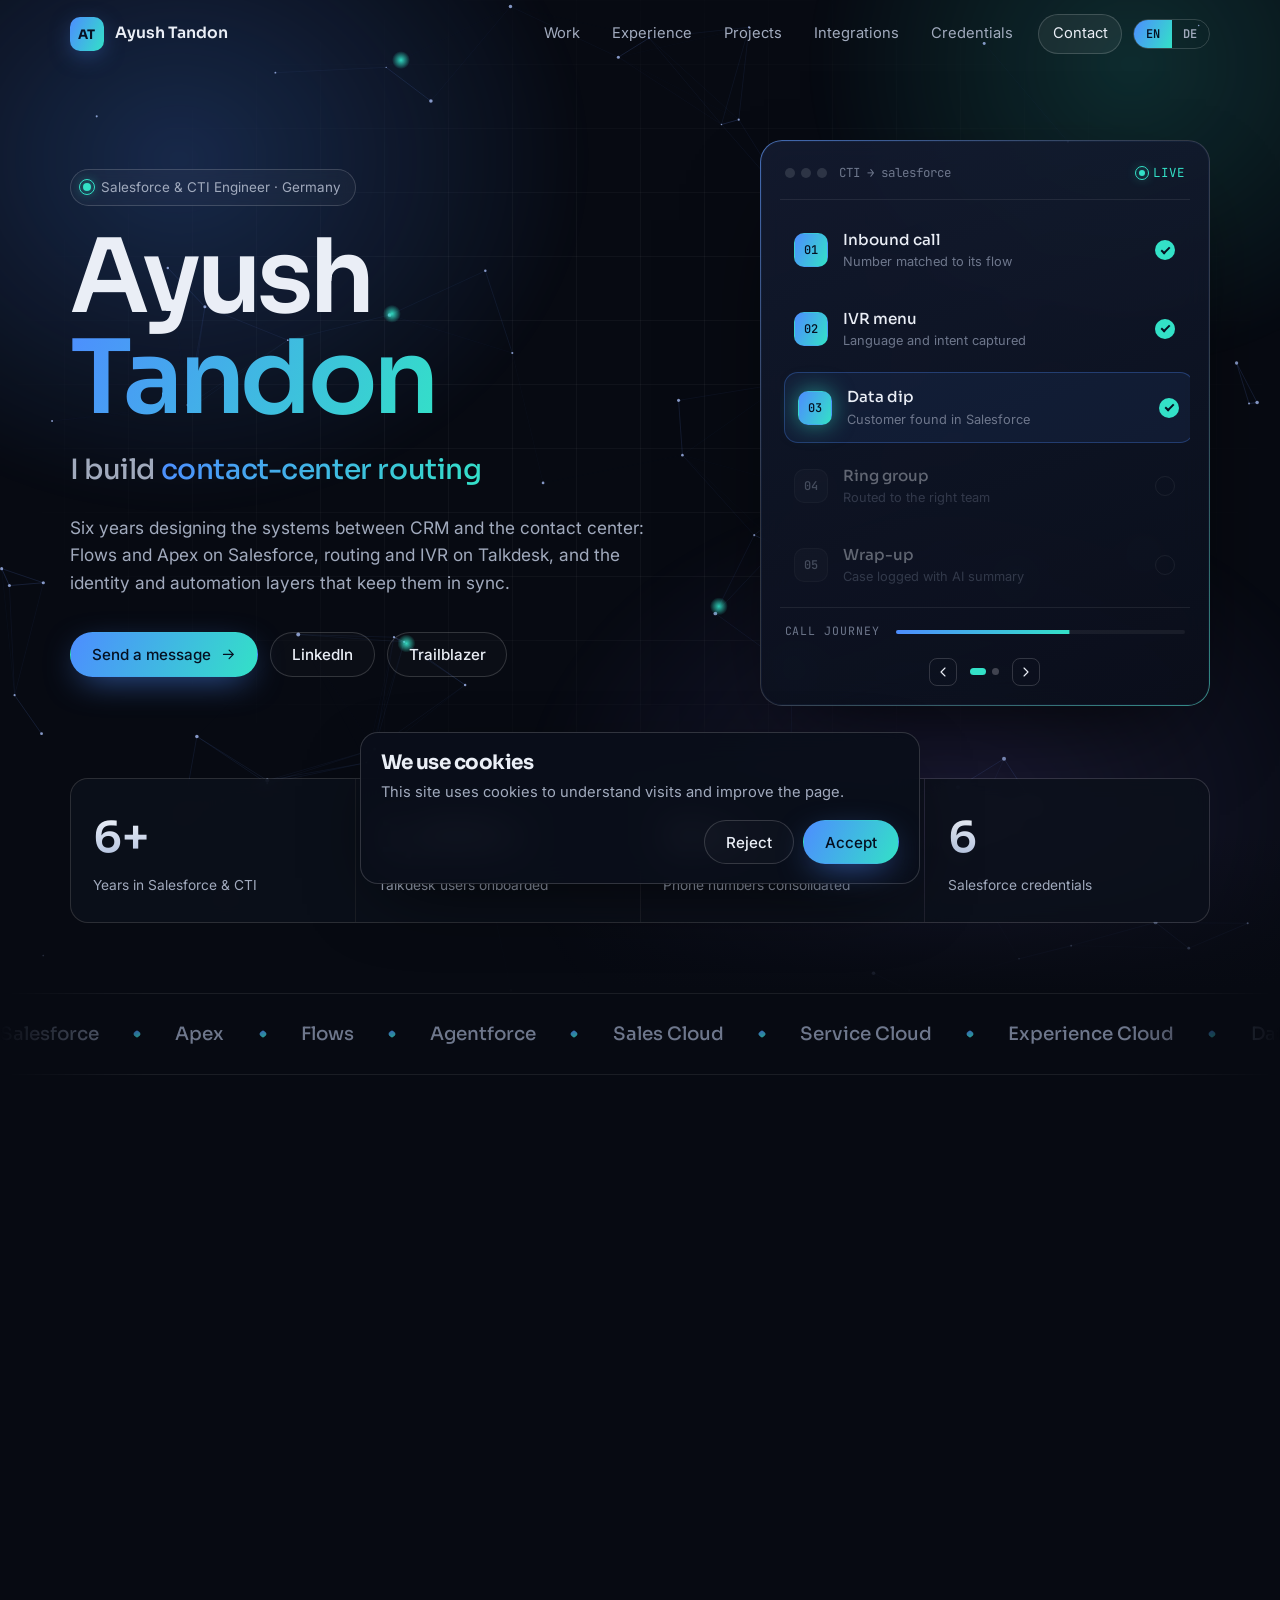
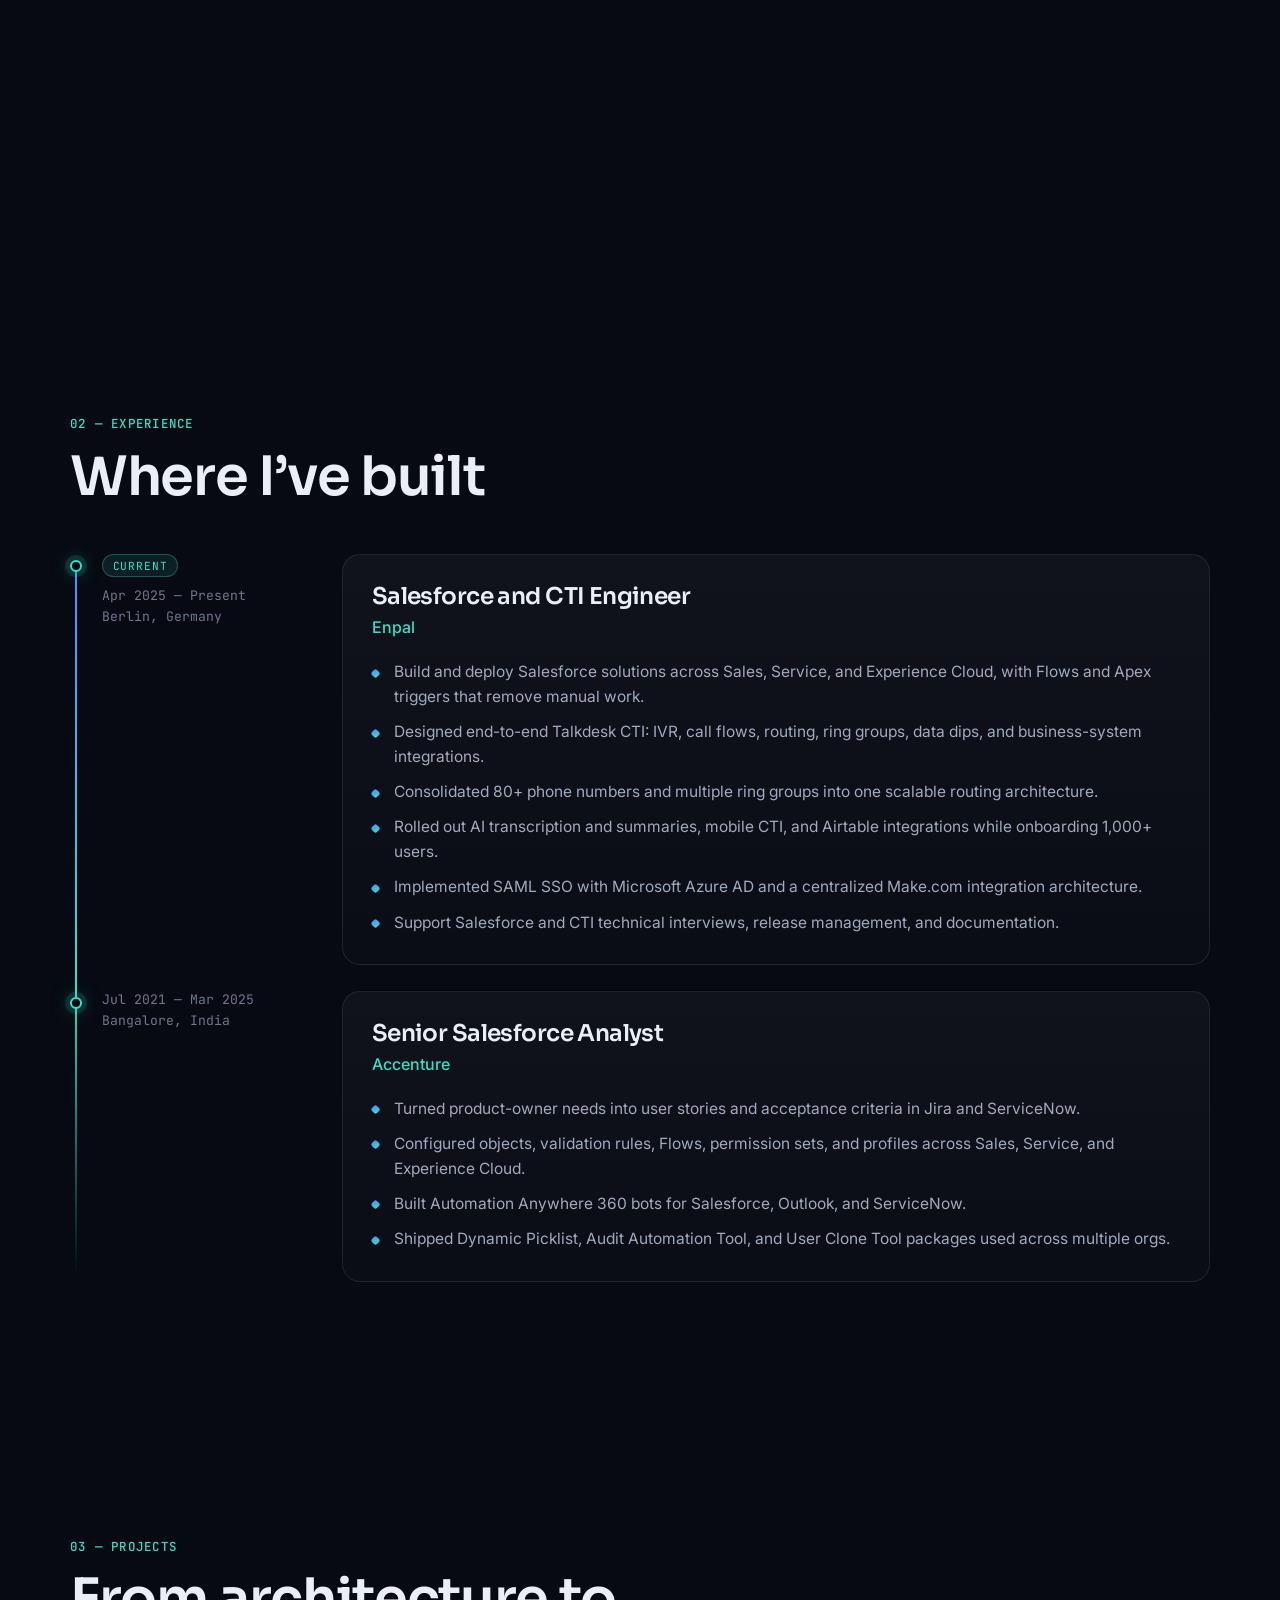
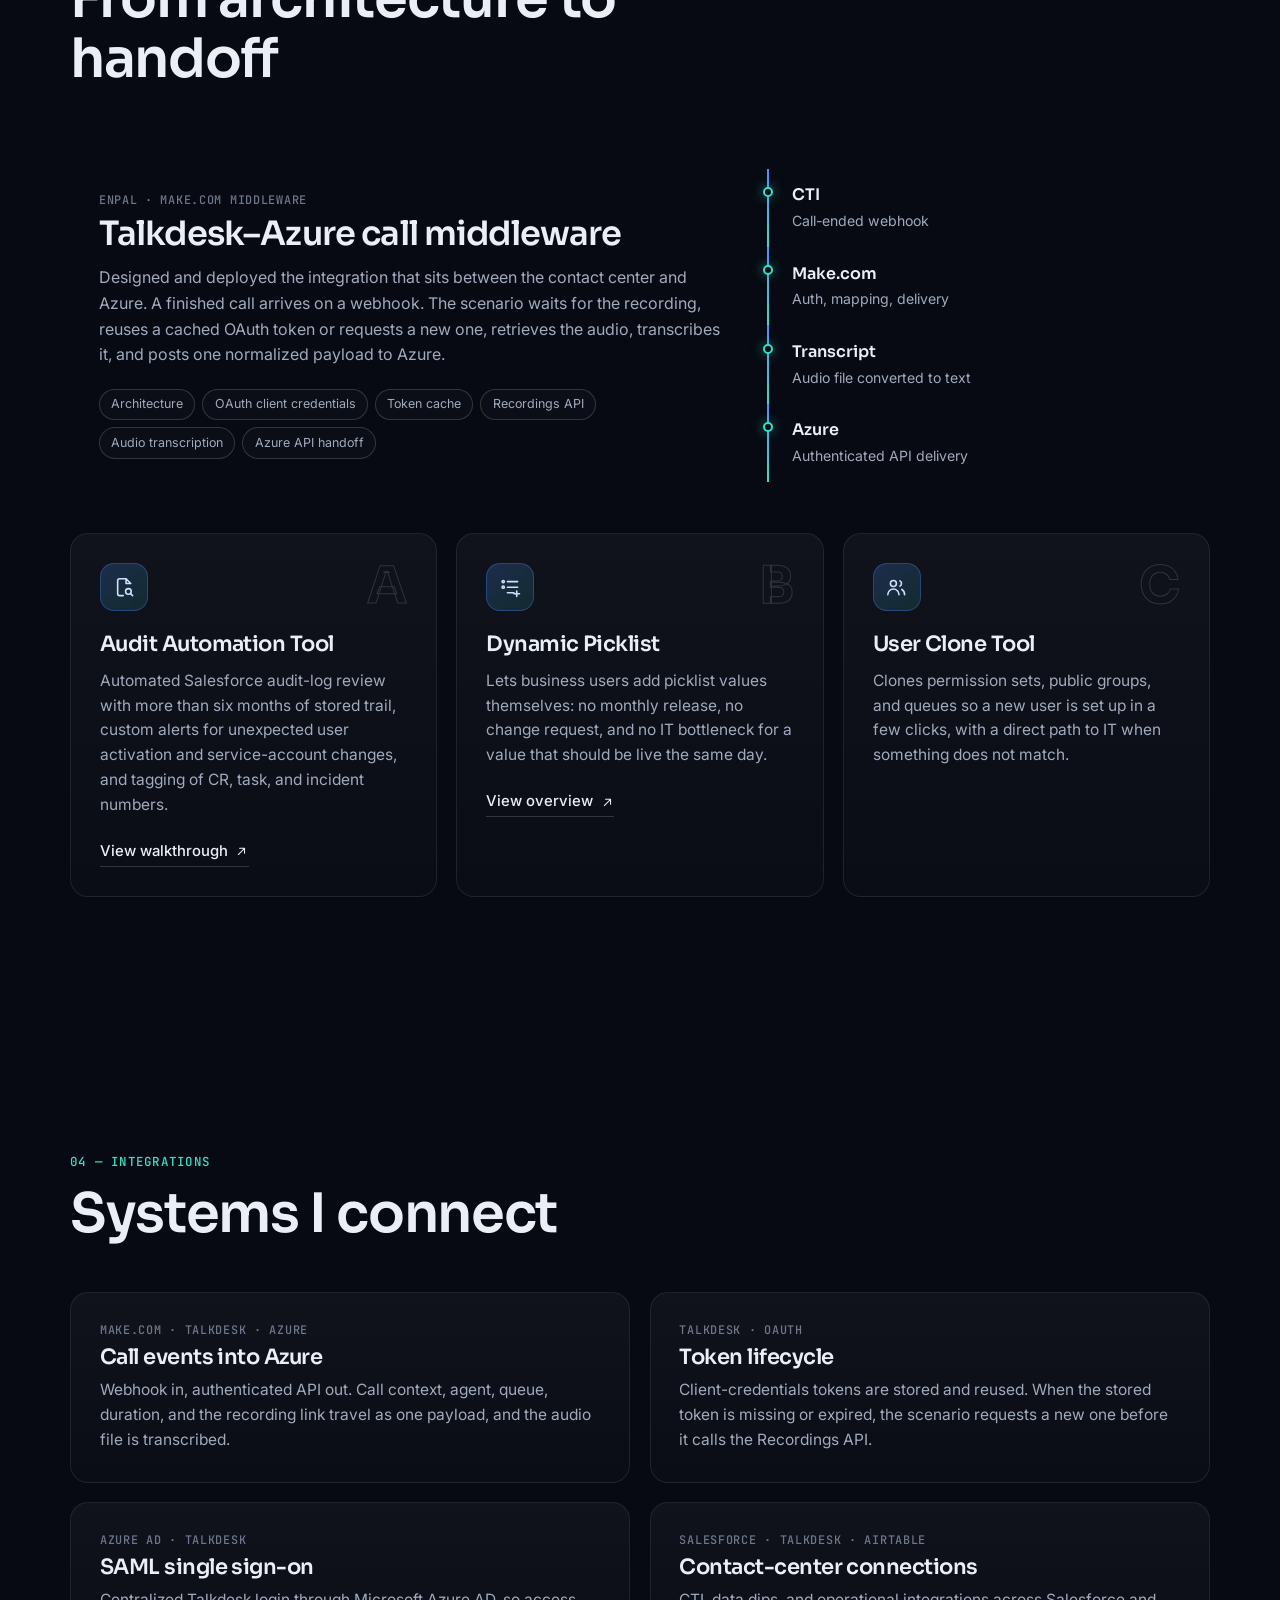
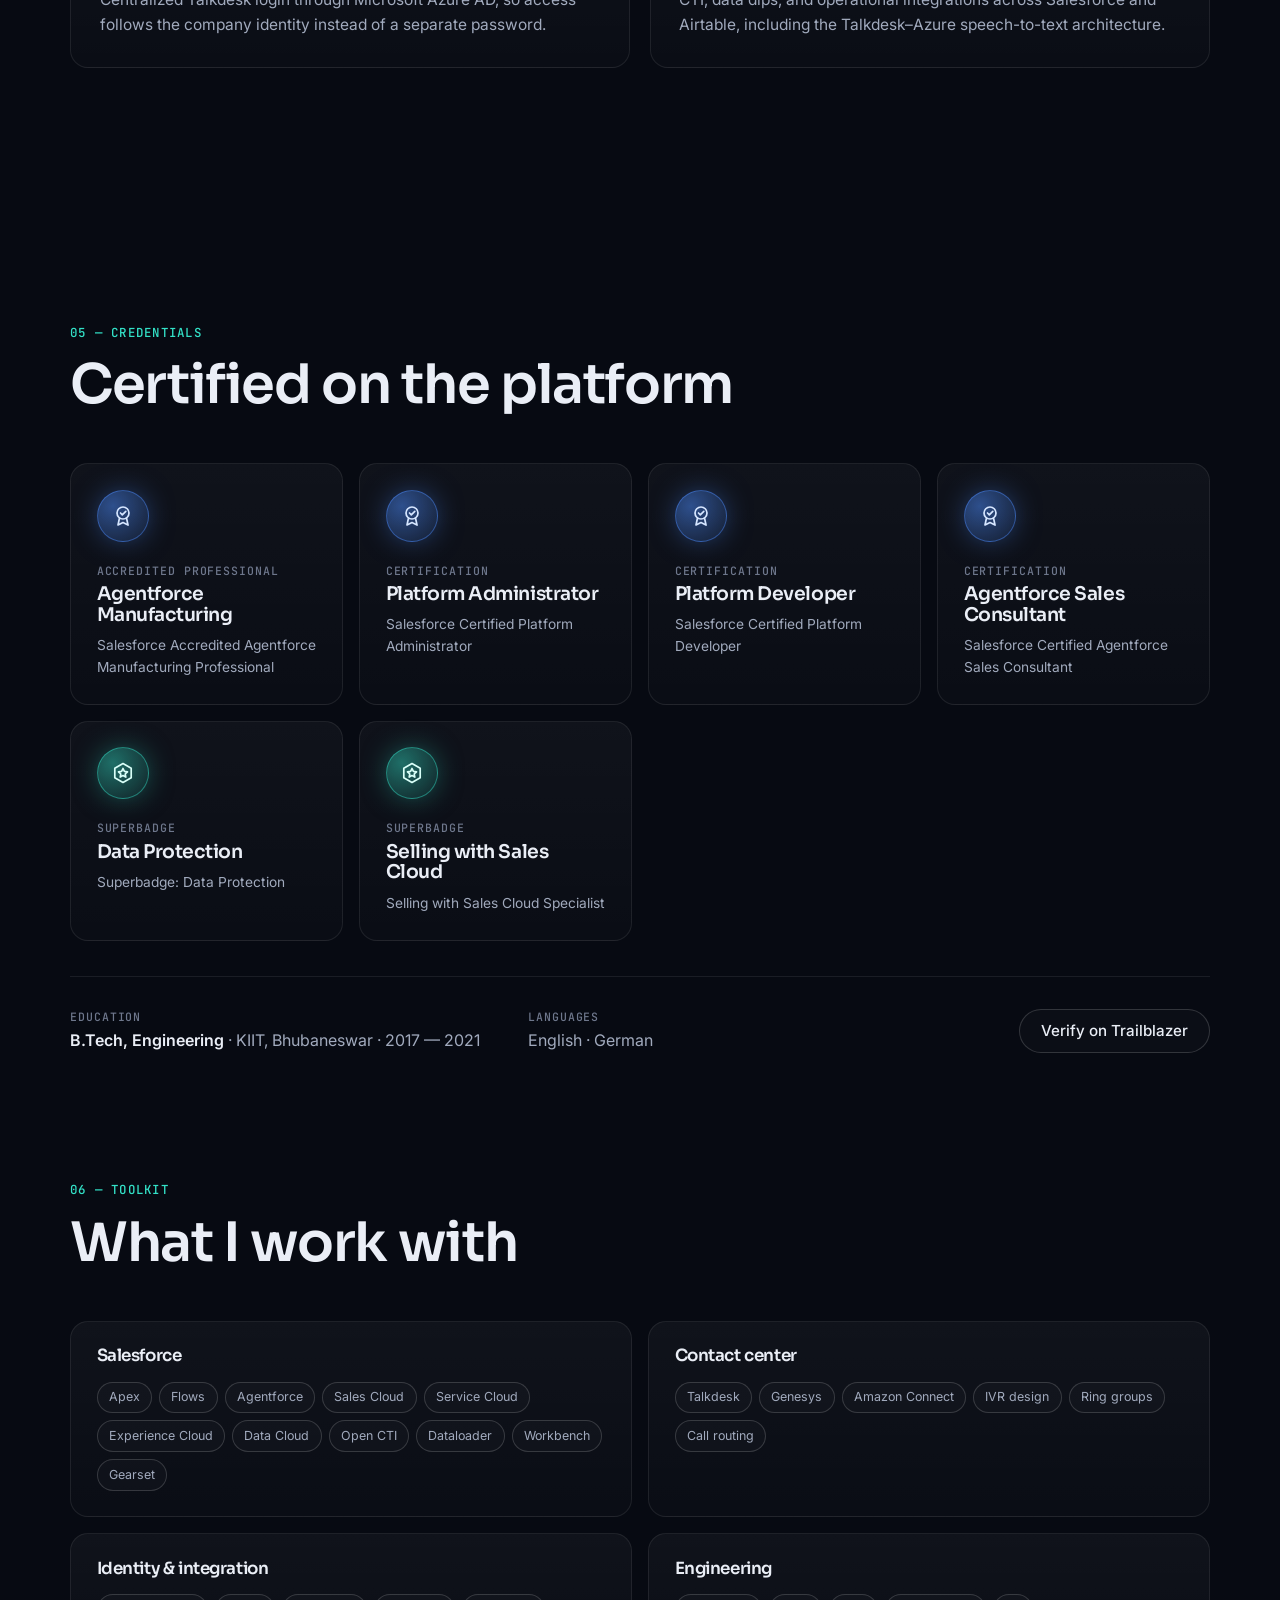
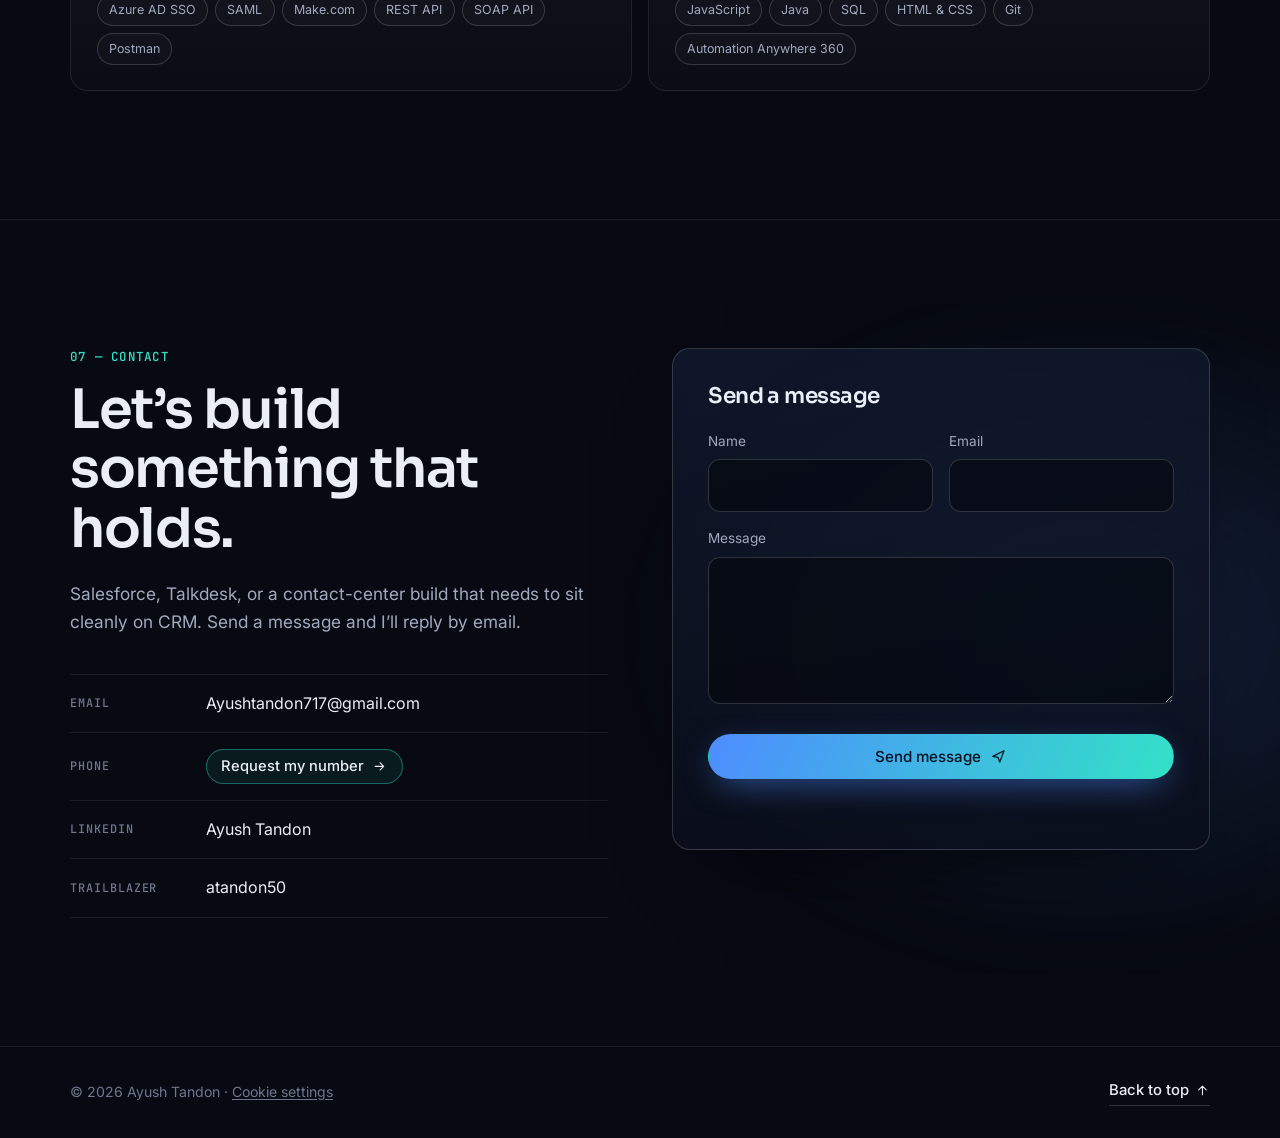
==== commit d4d42bed: "Make the portfolio readable on phones and add a German language switch. Co-authored-by: Cursor <curs" ====
--- a/index.html
+++ b/index.html
@@ -24,11 +24,12 @@
       href="https://fonts.googleapis.com/css2?family=Inter:wght@400;500;600&family=JetBrains+Mono:wght@400;500&family=Sora:wght@400;500;600;700&display=swap"
       rel="stylesheet"
     />
-    <link rel="stylesheet" href="styles.css?v=6" />
+    <link rel="stylesheet" href="styles.css?v=7" />
     <script>
       document.documentElement.classList.add("js");
     </script>
-    <script src="main.js?v=6" defer></script>
+    <script src="i18n.js?v=7" defer></script>
+    <script src="main.js?v=7" defer></script>
   </head>
   <body>
     <div class="progress" aria-hidden="true"></div>
@@ -49,13 +50,17 @@
           <span></span><span></span>
         </button>
         <nav id="nav-links" class="nav-links">
-          <a href="#work">Work</a>
-          <a href="#experience">Experience</a>
-          <a href="#projects">Projects</a>
-          <a href="#integrations">Integrations</a>
-          <a href="#credentials">Credentials</a>
-          <a class="nav-cta" href="#contact">Contact</a>
+          <a href="#work" data-i18n="nav.work">Work</a>
+          <a href="#experience" data-i18n="nav.experience">Experience</a>
+          <a href="#projects" data-i18n="nav.projects">Projects</a>
+          <a href="#integrations" data-i18n="nav.integrations">Integrations</a>
+          <a href="#credentials" data-i18n="nav.credentials">Credentials</a>
+          <a class="nav-cta" href="#contact" data-i18n="nav.contact">Contact</a>
         </nav>
+        <div class="lang-switch" role="group" aria-label="Language">
+          <button type="button" data-lang="en" aria-pressed="true">EN</button>
+          <button type="button" data-lang="de" aria-pressed="false">DE</button>
+        </div>
       </div>
     </header>
 
@@ -68,25 +73,25 @@
         <div class="wrap hero-layout">
           <div class="hero-copy">
             <p class="eyebrow reveal">
-              <span class="pulse-dot"></span>Salesforce &amp; CTI Engineer · Germany
+              <span class="pulse-dot"></span><span data-i18n="hero.kicker">Salesforce &amp; CTI Engineer · Germany</span>
             </p>
             <h1 class="reveal">Ayush <span class="grad-text">Tandon</span></h1>
             <p class="hero-role reveal">
-              I build
+              <span data-i18n="hero.build">I build</span>
               <span
                 class="rotator"
                 data-words='["Salesforce automation","contact-center routing","CRM and CTI integrations","secure SSO for teams"]'
                 >Salesforce automation</span
               >
             </p>
-            <p class="lede reveal">
+            <p class="lede reveal" data-i18n="hero.lede">
               Six years designing the systems between CRM and the contact center: Flows and
               Apex on Salesforce, routing and IVR on Talkdesk, and the identity and automation
               layers that keep them in sync.
             </p>
             <div class="actions reveal">
               <a class="btn btn-primary" href="#contact">
-                Send a message
+                <span data-i18n="hero.cta">Send a message</span>
                 <svg viewBox="0 0 24 24" aria-hidden="true"><path d="M5 12h14M13 6l6 6-6 6" /></svg>
               </a>
               <a
@@ -118,32 +123,32 @@
                   <ol class="flow">
                     <li>
                       <span class="step-no">01</span>
-                      <div><strong>Inbound call</strong><span>Number matched to its flow</span></div>
+                      <div><strong data-i18n="flow.in">Inbound call</strong><span data-i18n="flow.in.d">Number matched to its flow</span></div>
                       <span class="tick" aria-hidden="true"></span>
                     </li>
                     <li>
                       <span class="step-no">02</span>
-                      <div><strong>IVR menu</strong><span>Language and intent captured</span></div>
+                      <div><strong data-i18n="flow.ivr">IVR menu</strong><span data-i18n="flow.ivr.d">Language and intent captured</span></div>
                       <span class="tick" aria-hidden="true"></span>
                     </li>
                     <li>
                       <span class="step-no">03</span>
-                      <div><strong>Data dip</strong><span>Customer found in Salesforce</span></div>
+                      <div><strong data-i18n="flow.dip">Data dip</strong><span data-i18n="flow.dip.d">Customer found in Salesforce</span></div>
                       <span class="tick" aria-hidden="true"></span>
                     </li>
                     <li>
                       <span class="step-no">04</span>
-                      <div><strong>Ring group</strong><span>Routed to the right team</span></div>
+                      <div><strong data-i18n="flow.ring">Ring group</strong><span data-i18n="flow.ring.d">Routed to the right team</span></div>
                       <span class="tick" aria-hidden="true"></span>
                     </li>
                     <li>
                       <span class="step-no">05</span>
-                      <div><strong>Wrap-up</strong><span>Case logged with AI summary</span></div>
+                      <div><strong data-i18n="flow.wrap">Wrap-up</strong><span data-i18n="flow.wrap.d">Case logged with AI summary</span></div>
                       <span class="tick" aria-hidden="true"></span>
                     </li>
                   </ol>
                   <div class="console-foot">
-                    <span class="mono">call journey</span>
+                    <span class="mono" data-i18n="flow.journey">call journey</span>
                     <span class="console-bar"><i></i></span>
                   </div>
                 </article>
@@ -156,32 +161,32 @@
                   <ol class="flow">
                     <li>
                       <span class="step-no">01</span>
-                      <div><strong>Call webhook</strong><span>Finished call arrives in Make</span></div>
+                      <div><strong data-i18n="mw.hook">Call webhook</strong><span data-i18n="mw.hook.d">Finished call arrives in Make</span></div>
                       <span class="tick" aria-hidden="true"></span>
                     </li>
                     <li>
                       <span class="step-no">02</span>
-                      <div><strong>OAuth token</strong><span>Reuse the cache, or refresh it</span></div>
+                      <div><strong data-i18n="mw.token">OAuth token</strong><span data-i18n="mw.token.d">Reuse the cache, or refresh it</span></div>
                       <span class="tick" aria-hidden="true"></span>
                     </li>
                     <li>
                       <span class="step-no">03</span>
-                      <div><strong>Recording</strong><span>Fetch the file and follow the media link</span></div>
+                      <div><strong data-i18n="mw.rec">Recording</strong><span data-i18n="mw.rec.d">Fetch the file and follow the media link</span></div>
                       <span class="tick" aria-hidden="true"></span>
                     </li>
                     <li>
                       <span class="step-no">04</span>
-                      <div><strong>Transcribe audio</strong><span>Audio file converted to a transcript</span></div>
+                      <div><strong data-i18n="mw.tr">Transcribe audio</strong><span data-i18n="mw.tr.d">Audio file converted to a transcript</span></div>
                       <span class="tick" aria-hidden="true"></span>
                     </li>
                     <li>
                       <span class="step-no">05</span>
-                      <div><strong>Azure API</strong><span>Transcript and call payload handed off</span></div>
+                      <div><strong data-i18n="mw.api">Azure API</strong><span data-i18n="mw.api.d">Transcript and call payload handed off</span></div>
                       <span class="tick" aria-hidden="true"></span>
                     </li>
                   </ol>
                   <div class="console-foot">
-                    <span class="mono">middleware</span>
+                    <span class="mono" data-i18n="mw.foot">middleware</span>
                     <span class="console-bar"><i></i></span>
                   </div>
                 </article>
@@ -202,19 +207,19 @@
         <div class="wrap stats">
           <div class="stat reveal">
             <span class="num" data-count="6" data-suffix="+">6+</span>
-            <span class="label">Years in Salesforce &amp; CTI</span>
+            <span class="label" data-i18n="stat.years">Years in Salesforce &amp; CTI</span>
           </div>
           <div class="stat reveal">
             <span class="num" data-count="1000" data-suffix="+">1,000+</span>
-            <span class="label">Talkdesk users onboarded</span>
+            <span class="label" data-i18n="stat.users">Talkdesk users onboarded</span>
           </div>
           <div class="stat reveal">
             <span class="num" data-count="80" data-suffix="+">80+</span>
-            <span class="label">Phone numbers consolidated</span>
+            <span class="label" data-i18n="stat.numbers">Phone numbers consolidated</span>
           </div>
           <div class="stat reveal">
             <span class="num" data-count="6">6</span>
-            <span class="label">Salesforce credentials</span>
+            <span class="label" data-i18n="stat.creds">Salesforce credentials</span>
           </div>
         </div>
       </section>
@@ -239,8 +244,8 @@
       <section id="work" class="section">
         <div class="wrap">
           <header class="section-head reveal">
-            <p class="section-tag">01 — Selected work</p>
-            <h2>Systems that run every day</h2>
+            <p class="section-tag" data-i18n="work.tag">01 — Selected work</p>
+            <h2 data-i18n="work.title">Systems that run every day</h2>
           </header>
           <div class="cards">
             <article class="card spot reveal">
@@ -251,8 +256,8 @@
                 </svg>
               </div>
               <p class="meta">Enpal · Talkdesk</p>
-              <h3>Contact-center architecture</h3>
-              <p>
+              <h3 data-i18n="work.c1.t">Contact-center architecture</h3>
+              <p data-i18n="work.c1.p">
                 Redesigned routing across 80+ numbers and multiple ring groups into one maintainable
                 architecture, with IVR, data dips, and business-system integrations. Onboarded 1,000+
                 users with AI transcription, mobile CTI, and Airtable connections.
@@ -265,9 +270,9 @@
                   <path d="M12 3l7 3v6c0 4.5-3 7.6-7 9-4-1.4-7-4.5-7-9V6z" /><path d="M9 12l2 2 4-4" />
                 </svg>
               </div>
-              <p class="meta">Enpal · Identity &amp; automation</p>
-              <h3>SSO and integration backbone</h3>
-              <p>
+              <p class="meta" data-i18n="work.c2.m">Enpal · Identity &amp; automation</p>
+              <h3 data-i18n="work.c2.t">SSO and integration backbone</h3>
+              <p data-i18n="work.c2.p">
                 SAML SSO with Microsoft Azure AD and a centralized Make.com integration layer. Designed
                 the Talkdesk–Azure Speech-to-Text architecture and helped move custom data tables to
                 standard models across Salesforce and Talkdesk.
@@ -280,9 +285,9 @@
                   <path d="M12 3l8 4.5v9L12 21l-8-4.5v-9z" /><path d="M12 12l8-4.5M12 12v9M12 12L4 7.5" />
                 </svg>
               </div>
-              <p class="meta">Accenture · Packaged tools</p>
-              <h3>Salesforce packages</h3>
-              <p>
+              <p class="meta" data-i18n="work.c3.m">Accenture · Packaged tools</p>
+              <h3 data-i18n="work.c3.t">Salesforce packages</h3>
+              <p data-i18n="work.c3.p">
                 Installed packages that cut IT wait time: Dynamic Picklist for business-owned values, an
                 Audit Automation Tool with long-term retention and tagged reporting, and a User Clone
                 Tool for fast, consistent user setup.
@@ -296,42 +301,42 @@
       <section id="experience" class="section">
         <div class="wrap">
           <header class="section-head reveal">
-            <p class="section-tag">02 — Experience</p>
-            <h2>Where I’ve built</h2>
+            <p class="section-tag" data-i18n="exp.tag">02 — Experience</p>
+            <h2 data-i18n="exp.title">Where I’ve built</h2>
           </header>
           <ol class="timeline reveal">
             <li class="role reveal">
               <div class="role-when">
-                <span class="badge-now">Current</span>
-                <span>Apr 2025 — Present</span>
-                <span>Berlin, Germany</span>
+                <span class="badge-now" data-i18n="exp.now">Current</span>
+                <span data-i18n="exp.d1">Apr 2025 — Present</span>
+                <span data-i18n="exp.l1">Berlin, Germany</span>
               </div>
               <div class="role-body spot">
-                <h3>Salesforce and CTI Engineer</h3>
+                <h3 data-i18n="exp.r1">Salesforce and CTI Engineer</h3>
                 <p class="org">Enpal</p>
                 <ul>
-                  <li>Build and deploy Salesforce solutions across Sales, Service, and Experience Cloud, with Flows and Apex triggers that remove manual work.</li>
-                  <li>Designed end-to-end Talkdesk CTI: IVR, call flows, routing, ring groups, data dips, and business-system integrations.</li>
-                  <li>Consolidated 80+ phone numbers and multiple ring groups into one scalable routing architecture.</li>
-                  <li>Rolled out AI transcription and summaries, mobile CTI, and Airtable integrations while onboarding 1,000+ users.</li>
-                  <li>Implemented SAML SSO with Microsoft Azure AD and a centralized Make.com integration architecture.</li>
-                  <li>Support Salesforce and CTI technical interviews, release management, and documentation.</li>
+                  <li data-i18n="exp.r1.1">Build and deploy Salesforce solutions across Sales, Service, and Experience Cloud, with Flows and Apex triggers that remove manual work.</li>
+                  <li data-i18n="exp.r1.2">Designed end-to-end Talkdesk CTI: IVR, call flows, routing, ring groups, data dips, and business-system integrations.</li>
+                  <li data-i18n="exp.r1.3">Consolidated 80+ phone numbers and multiple ring groups into one scalable routing architecture.</li>
+                  <li data-i18n="exp.r1.4">Rolled out AI transcription and summaries, mobile CTI, and Airtable integrations while onboarding 1,000+ users.</li>
+                  <li data-i18n="exp.r1.5">Implemented SAML SSO with Microsoft Azure AD and a centralized Make.com integration architecture.</li>
+                  <li data-i18n="exp.r1.6">Support Salesforce and CTI technical interviews, release management, and documentation.</li>
                 </ul>
               </div>
             </li>
             <li class="role reveal">
               <div class="role-when">
-                <span>Jul 2021 — Mar 2025</span>
-                <span>Bangalore, India</span>
+                <span data-i18n="exp.d2">Jul 2021 — Mar 2025</span>
+                <span data-i18n="exp.l2">Bangalore, India</span>
               </div>
               <div class="role-body spot">
-                <h3>Senior Salesforce Analyst</h3>
+                <h3 data-i18n="exp.r2">Senior Salesforce Analyst</h3>
                 <p class="org">Accenture</p>
                 <ul>
-                  <li>Turned product-owner needs into user stories and acceptance criteria in Jira and ServiceNow.</li>
-                  <li>Configured objects, validation rules, Flows, permission sets, and profiles across Sales, Service, and Experience Cloud.</li>
-                  <li>Built Automation Anywhere 360 bots for Salesforce, Outlook, and ServiceNow.</li>
-                  <li>Shipped Dynamic Picklist, Audit Automation Tool, and User Clone Tool packages used across multiple orgs.</li>
+                  <li data-i18n="exp.r2.1">Turned product-owner needs into user stories and acceptance criteria in Jira and ServiceNow.</li>
+                  <li data-i18n="exp.r2.2">Configured objects, validation rules, Flows, permission sets, and profiles across Sales, Service, and Experience Cloud.</li>
+                  <li data-i18n="exp.r2.3">Built Automation Anywhere 360 bots for Salesforce, Outlook, and ServiceNow.</li>
+                  <li data-i18n="exp.r2.4">Shipped Dynamic Picklist, Audit Automation Tool, and User Clone Tool packages used across multiple orgs.</li>
                 </ul>
               </div>
             </li>
@@ -342,33 +347,33 @@
       <section id="projects" class="section">
         <div class="wrap">
           <header class="section-head reveal">
-            <p class="section-tag">03 — Projects</p>
-            <h2>From architecture to handoff</h2>
+            <p class="section-tag" data-i18n="proj.tag">03 — Projects</p>
+            <h2 data-i18n="proj.title">From architecture to handoff</h2>
           </header>
           <article class="case spot reveal">
             <div class="case-copy">
-              <p class="meta">Enpal · Make.com middleware</p>
-              <h3>Talkdesk–Azure call middleware</h3>
-              <p>
+              <p class="meta" data-i18n="proj.case.m">Enpal · Make.com middleware</p>
+              <h3 data-i18n="proj.case.t">Talkdesk–Azure call middleware</h3>
+              <p data-i18n="proj.case.p">
                 Designed and deployed the integration that sits between the contact center and Azure. A finished
                 call arrives on a webhook. The scenario waits for the recording, reuses a cached OAuth
                 token or requests a new one, retrieves the audio, transcribes it, and posts one normalized payload
                 to Azure.
               </p>
               <ul class="chips">
-                <li>Architecture</li>
-                <li>OAuth client credentials</li>
-                <li>Token cache</li>
+                <li data-i18n="proj.chip1">Architecture</li>
+                <li data-i18n="proj.chip2">OAuth client credentials</li>
+                <li data-i18n="proj.chip3">Token cache</li>
                 <li>Recordings API</li>
-                <li>Audio transcription</li>
-                <li>Azure API handoff</li>
+                <li data-i18n="proj.chip5">Audio transcription</li>
+                <li data-i18n="proj.chip6">Azure API handoff</li>
               </ul>
             </div>
             <ol class="arch" aria-label="Middleware architecture">
-              <li><strong>CTI</strong><span>Call-ended webhook</span></li>
-              <li><strong>Make.com</strong><span>Auth, mapping, delivery</span></li>
-              <li><strong>Transcript</strong><span>Audio file converted to text</span></li>
-              <li><strong>Azure</strong><span>Authenticated API delivery</span></li>
+              <li><strong>CTI</strong><span data-i18n="arch.1">Call-ended webhook</span></li>
+              <li><strong>Make.com</strong><span data-i18n="arch.2">Auth, mapping, delivery</span></li>
+              <li><strong data-i18n="arch.3t">Transcript</strong><span data-i18n="arch.3">Audio file converted to text</span></li>
+              <li><strong>Azure</strong><span data-i18n="arch.4">Authenticated API delivery</span></li>
             </ol>
           </article>
           <div class="projects">
@@ -383,7 +388,7 @@
                 <span class="project-no">A</span>
               </div>
               <h3>Audit Automation Tool</h3>
-              <p>
+              <p data-i18n="proj.a.p">
                 Automated Salesforce audit-log review with more than six months of stored trail, custom
                 alerts for unexpected user activation and service-account changes, and tagging of CR,
                 task, and incident numbers.
@@ -393,7 +398,7 @@
                 href="https://docs.google.com/presentation/d/1R2_GhzffWuRhgK9oguy_OG8Ep9uWIhbY/edit?usp=drivesdk&amp;ouid=103841655199648855846&amp;rtpof=true&amp;sd=true"
                 target="_blank"
                 rel="noopener noreferrer"
-                >View walkthrough <svg viewBox="0 0 24 24" aria-hidden="true"><path d="M7 17L17 7M9 7h8v8" /></svg></a>
+                ><span data-i18n="proj.a.link">View walkthrough</span> <svg viewBox="0 0 24 24" aria-hidden="true"><path d="M7 17L17 7M9 7h8v8" /></svg></a>
             </article>
             <article class="project spot reveal">
               <div class="project-top">
@@ -406,7 +411,7 @@
                 <span class="project-no">B</span>
               </div>
               <h3>Dynamic Picklist</h3>
-              <p>
+              <p data-i18n="proj.b.p">
                 Lets business users add picklist values themselves: no monthly release, no change
                 request, and no IT bottleneck for a value that should be live the same day.
               </p>
@@ -415,7 +420,7 @@
                 href="https://drive.google.com/file/d/1R0RZ_pJZEzkjgpCcjE4Mqijm9CLy1rFF/view"
                 target="_blank"
                 rel="noopener noreferrer"
-                >View overview <svg viewBox="0 0 24 24" aria-hidden="true"><path d="M7 17L17 7M9 7h8v8" /></svg></a>
+                ><span data-i18n="proj.b.link">View overview</span> <svg viewBox="0 0 24 24" aria-hidden="true"><path d="M7 17L17 7M9 7h8v8" /></svg></a>
             </article>
             <article class="project spot reveal">
               <div class="project-top">
@@ -428,7 +433,7 @@
                 <span class="project-no">C</span>
               </div>
               <h3>User Clone Tool</h3>
-              <p>
+              <p data-i18n="proj.c.p">
                 Clones permission sets, public groups, and queues so a new user is set up in a few
                 clicks, with a direct path to IT when something does not match.
               </p>
@@ -440,38 +445,38 @@
       <section id="integrations" class="section">
         <div class="wrap">
           <header class="section-head reveal">
-            <p class="section-tag">04 — Integrations</p>
-            <h2>Systems I connect</h2>
+            <p class="section-tag" data-i18n="int.tag">04 — Integrations</p>
+            <h2 data-i18n="int.title">Systems I connect</h2>
           </header>
           <div class="integrations">
             <article class="card spot reveal">
               <p class="meta">Make.com · Talkdesk · Azure</p>
-              <h3>Call events into Azure</h3>
-              <p>
+              <h3 data-i18n="int.1.t">Call events into Azure</h3>
+              <p data-i18n="int.1.p">
                 Webhook in, authenticated API out. Call context, agent, queue, duration, and the
                 recording link travel as one payload, and the audio file is transcribed.
               </p>
             </article>
             <article class="card spot reveal">
               <p class="meta">Talkdesk · OAuth</p>
-              <h3>Token lifecycle</h3>
-              <p>
+              <h3 data-i18n="int.2.t">Token lifecycle</h3>
+              <p data-i18n="int.2.p">
                 Client-credentials tokens are stored and reused. When the stored token is missing or
                 expired, the scenario requests a new one before it calls the Recordings API.
               </p>
             </article>
             <article class="card spot reveal">
               <p class="meta">Azure AD · Talkdesk</p>
-              <h3>SAML single sign-on</h3>
-              <p>
+              <h3 data-i18n="int.3.t">SAML single sign-on</h3>
+              <p data-i18n="int.3.p">
                 Centralized Talkdesk login through Microsoft Azure AD, so access follows the company
                 identity instead of a separate password.
               </p>
             </article>
             <article class="card spot reveal">
               <p class="meta">Salesforce · Talkdesk · Airtable</p>
-              <h3>Contact-center connections</h3>
-              <p>
+              <h3 data-i18n="int.4.t">Contact-center connections</h3>
+              <p data-i18n="int.4.p">
                 CTI, data dips, and operational integrations across Salesforce and Airtable, including
                 the Talkdesk–Azure speech-to-text architecture.
               </p>
@@ -483,8 +488,8 @@
       <section id="credentials" class="section">
         <div class="wrap">
           <header class="section-head reveal">
-            <p class="section-tag">05 — Credentials</p>
-            <h2>Certified on the platform</h2>
+            <p class="section-tag" data-i18n="cred.tag">05 — Credentials</p>
+            <h2 data-i18n="cred.title">Certified on the platform</h2>
           </header>
 
           <div class="creds">
@@ -494,7 +499,7 @@
                   <circle cx="12" cy="9" r="6" /><path d="M9.5 9l1.8 1.8L14.8 7.3" /><path d="M8.5 14l-1.5 7 5-2.5 5 2.5-1.5-7" />
                 </svg>
               </div>
-              <p class="cred-type">Accredited Professional</p>
+              <p class="cred-type" data-i18n="cred.ap">Accredited Professional</p>
               <h3>Agentforce Manufacturing</h3>
               <p class="cred-full">Salesforce Accredited Agentforce Manufacturing Professional</p>
             </article>
@@ -504,7 +509,7 @@
                   <circle cx="12" cy="9" r="6" /><path d="M9.5 9l1.8 1.8L14.8 7.3" /><path d="M8.5 14l-1.5 7 5-2.5 5 2.5-1.5-7" />
                 </svg>
               </div>
-              <p class="cred-type">Certification</p>
+              <p class="cred-type" data-i18n="cred.cert">Certification</p>
               <h3>Platform Administrator</h3>
               <p class="cred-full">Salesforce Certified Platform Administrator</p>
             </article>
@@ -514,7 +519,7 @@
                   <circle cx="12" cy="9" r="6" /><path d="M9.5 9l1.8 1.8L14.8 7.3" /><path d="M8.5 14l-1.5 7 5-2.5 5 2.5-1.5-7" />
                 </svg>
               </div>
-              <p class="cred-type">Certification</p>
+              <p class="cred-type" data-i18n="cred.cert">Certification</p>
               <h3>Platform Developer</h3>
               <p class="cred-full">Salesforce Certified Platform Developer</p>
             </article>
@@ -524,7 +529,7 @@
                   <circle cx="12" cy="9" r="6" /><path d="M9.5 9l1.8 1.8L14.8 7.3" /><path d="M8.5 14l-1.5 7 5-2.5 5 2.5-1.5-7" />
                 </svg>
               </div>
-              <p class="cred-type">Certification</p>
+              <p class="cred-type" data-i18n="cred.cert">Certification</p>
               <h3>Agentforce Sales Consultant</h3>
               <p class="cred-full">Salesforce Certified Agentforce Sales Consultant</p>
             </article>
@@ -534,7 +539,7 @@
                   <path d="M12 2.5l8.2 4.75v9.5L12 21.5l-8.2-4.75v-9.5z" /><path d="M12 7.5l1.4 2.9 3.1.4-2.3 2.2.6 3.1-2.8-1.5-2.8 1.5.6-3.1-2.3-2.2 3.1-.4z" />
                 </svg>
               </div>
-              <p class="cred-type">Superbadge</p>
+              <p class="cred-type" data-i18n="cred.super">Superbadge</p>
               <h3>Data Protection</h3>
               <p class="cred-full">Superbadge: Data Protection</p>
             </article>
@@ -544,7 +549,7 @@
                   <path d="M12 2.5l8.2 4.75v9.5L12 21.5l-8.2-4.75v-9.5z" /><path d="M12 7.5l1.4 2.9 3.1.4-2.3 2.2.6 3.1-2.8-1.5-2.8 1.5.6-3.1-2.3-2.2 3.1-.4z" />
                 </svg>
               </div>
-              <p class="cred-type">Superbadge</p>
+              <p class="cred-type" data-i18n="cred.super">Superbadge</p>
               <h3>Selling with Sales Cloud</h3>
               <p class="cred-full">Selling with Sales Cloud Specialist</p>
             </article>
@@ -552,19 +557,19 @@
 
           <div class="cred-footer reveal">
             <div class="edu">
-              <p class="mini-label">Education</p>
-              <p><strong>B.Tech, Engineering</strong> · KIIT, Bhubaneswar · 2017 — 2021</p>
+              <p class="mini-label" data-i18n="edu.label">Education</p>
+              <p><strong data-i18n="edu.degree">B.Tech, Engineering</strong> · KIIT, Bhubaneswar · 2017 — 2021</p>
             </div>
             <div class="edu">
-              <p class="mini-label">Languages</p>
-              <p><strong>English</strong> · German</p>
+              <p class="mini-label" data-i18n="lang.label">Languages</p>
+              <p data-i18n="lang.value"><strong>English</strong> · German</p>
             </div>
             <a
               class="btn btn-ghost"
               href="https://www.salesforce.com/trailblazer/atandon50"
               target="_blank"
               rel="noopener noreferrer"
-              >Verify on Trailblazer</a
+              ><span data-i18n="cred.verify">Verify on Trailblazer</span></a
             >
           </div>
         </div>
@@ -573,8 +578,8 @@
       <section class="section skills-section">
         <div class="wrap">
           <header class="section-head reveal">
-            <p class="section-tag">06 — Toolkit</p>
-            <h2>What I work with</h2>
+            <p class="section-tag" data-i18n="skill.tag">06 — Toolkit</p>
+            <h2 data-i18n="skill.title">What I work with</h2>
           </header>
           <div class="skills">
             <div class="skill-group reveal">
@@ -585,19 +590,19 @@
               </ul>
             </div>
             <div class="skill-group reveal">
-              <h3>Contact center</h3>
+              <h3 data-i18n="skill.cc">Contact center</h3>
               <ul class="chips">
-                <li>Talkdesk</li><li>Genesys</li><li>Amazon Connect</li><li>IVR design</li><li>Ring groups</li><li>Call routing</li>
+                <li>Talkdesk</li><li>Genesys</li><li>Amazon Connect</li><li data-i18n="skill.ivr">IVR design</li><li data-i18n="skill.rings">Ring groups</li><li data-i18n="skill.route">Call routing</li>
               </ul>
             </div>
             <div class="skill-group reveal">
-              <h3>Identity &amp; integration</h3>
+              <h3 data-i18n="skill.id">Identity &amp; integration</h3>
               <ul class="chips">
                 <li>Azure AD SSO</li><li>SAML</li><li>Make.com</li><li>REST API</li><li>SOAP API</li><li>Postman</li>
               </ul>
             </div>
             <div class="skill-group reveal">
-              <h3>Engineering</h3>
+              <h3 data-i18n="skill.eng">Engineering</h3>
               <ul class="chips">
                 <li>JavaScript</li><li>Java</li><li>SQL</li><li>HTML &amp; CSS</li><li>Git</li><li>Automation Anywhere 360</li>
               </ul>
@@ -610,21 +615,21 @@
         <div class="contact-glow" aria-hidden="true"></div>
         <div class="wrap contact-layout">
           <div class="contact-copy reveal">
-            <p class="section-tag">07 — Contact</p>
-            <h2>Let’s build something that holds.</h2>
-            <p class="lede">
+            <p class="section-tag" data-i18n="contact.tag">07 — Contact</p>
+            <h2 data-i18n="contact.title">Let’s build something that holds.</h2>
+            <p class="lede" data-i18n="contact.lede">
               Salesforce, Talkdesk, or a contact-center build that needs to sit cleanly on CRM. Send a
               message and I’ll reply by email.
             </p>
             <ul class="channels">
               <li>
-                <span class="ch-label">Email</span>
+                <span class="ch-label" data-i18n="contact.email">Email</span>
                 <a href="mailto:Ayushtandon717@gmail.com">Ayushtandon717@gmail.com</a>
               </li>
               <li>
-                <span class="ch-label">Phone</span>
+                <span class="ch-label" data-i18n="contact.phone">Phone</span>
                 <button class="text-btn" type="button" data-open-phone>
-                  Request my number
+                  <span data-i18n="contact.request">Request my number</span>
                   <svg viewBox="0 0 24 24" aria-hidden="true"><path d="M5 12h14M13 6l6 6-6 6" /></svg>
                 </button>
               </li>
@@ -645,24 +650,24 @@
           </div>
 
           <form class="panel form reveal" id="contact-form" novalidate>
-            <h3>Send a message</h3>
+            <h3 data-i18n="form.title">Send a message</h3>
             <div class="field-row">
               <label class="field">
-                <span>Name</span>
+                <span data-i18n="form.name">Name</span>
                 <input name="name" type="text" autocomplete="name" required maxlength="120" />
               </label>
               <label class="field">
-                <span>Email</span>
+                <span data-i18n="form.email">Email</span>
                 <input name="email" type="email" autocomplete="email" required maxlength="200" />
               </label>
             </div>
             <label class="field">
-              <span>Message</span>
+              <span data-i18n="form.message">Message</span>
               <textarea name="message" rows="5" required maxlength="5000"></textarea>
             </label>
             <input class="hp" type="text" name="_honey" tabindex="-1" autocomplete="off" aria-hidden="true" />
             <button class="btn btn-primary btn-block" type="submit">
-              <span class="btn-label">Send message</span>
+              <span class="btn-label" data-i18n="form.send">Send message</span>
               <svg viewBox="0 0 24 24" aria-hidden="true"><path d="M4 12l16-8-6 16-2.5-6.5z" /></svg>
             </button>
             <p class="form-status" role="status" aria-live="polite"></p>
@@ -673,8 +678,8 @@
 
     <footer class="footer">
       <div class="wrap footer-inner">
-        <p>© <span id="year">2026</span> Ayush Tandon · <button class="text-link" type="button" data-open-consent>Cookie settings</button></p>
-        <a href="#top" class="link-arrow">Back to top <svg viewBox="0 0 24 24" aria-hidden="true"><path d="M12 19V5M6 11l6-6 6 6" /></svg></a>
+        <p>© <span id="year">2026</span> Ayush Tandon · <button class="text-link" type="button" data-open-consent data-i18n="footer.cookies">Cookie settings</button></p>
+        <a href="#top" class="link-arrow"><span data-i18n="footer.top">Back to top</span> <svg viewBox="0 0 24 24" aria-hidden="true"><path d="M12 19V5M6 11l6-6 6 6" /></svg></a>
       </div>
     </footer>
 
@@ -688,27 +693,27 @@
             <path d="M5 4h4l2 5-2.5 1.5a11 11 0 0 0 5 5L15 13l5 2v4a2 2 0 0 1-2 2A16 16 0 0 1 3 6a2 2 0 0 1 2-2" />
           </svg>
         </div>
-        <h3 id="phone-title">Request my phone number</h3>
-        <p class="dialog-text">Tell me who you are and I’ll email my number to you.</p>
+        <h3 id="phone-title" data-i18n="phone.title">Request my phone number</h3>
+        <p class="dialog-text" data-i18n="phone.text">Tell me who you are and I’ll email my number to you.</p>
         <label class="field">
-          <span>Name</span>
+          <span data-i18n="form.name">Name</span>
           <input name="name" type="text" autocomplete="name" required maxlength="120" />
         </label>
         <label class="field">
-          <span>Email</span>
+          <span data-i18n="form.email">Email</span>
           <input name="email" type="email" autocomplete="email" required maxlength="200" />
         </label>
         <label class="field">
-          <span>Company <em>(optional)</em></span>
+          <span data-i18n="phone.company">Company <em>(optional)</em></span>
           <input name="company" type="text" autocomplete="organization" maxlength="160" />
         </label>
         <label class="field">
-          <span>Reason <em>(optional)</em></span>
+          <span data-i18n="phone.reason">Reason <em>(optional)</em></span>
           <textarea name="reason" rows="3" maxlength="1000"></textarea>
         </label>
         <input class="hp" type="text" name="_honey" tabindex="-1" autocomplete="off" aria-hidden="true" />
         <button class="btn btn-primary btn-block" type="submit">
-          <span class="btn-label">Send request</span>
+          <span class="btn-label" data-i18n="phone.send">Send request</span>
           <svg viewBox="0 0 24 24" aria-hidden="true"><path d="M4 12l16-8-6 16-2.5-6.5z" /></svg>
         </button>
         <p class="form-status" role="status" aria-live="polite"></p>
@@ -717,11 +722,11 @@
 
     <div class="consent" id="consent" role="dialog" aria-labelledby="consent-title" hidden>
       <div class="consent-card">
-        <h2 id="consent-title">We use cookies</h2>
-        <p>This site uses cookies to understand visits and improve the page.</p>
+        <h2 id="consent-title" data-i18n="cookie.title">We use cookies</h2>
+        <p data-i18n="cookie.text">This site uses cookies to understand visits and improve the page.</p>
         <div class="consent-actions">
-          <button class="btn btn-ghost" type="button" data-consent="reject">Reject</button>
-          <button class="btn btn-primary" type="button" data-consent="accept">Accept</button>
+          <button class="btn btn-ghost" type="button" data-consent="reject" data-i18n="cookie.reject">Reject</button>
+          <button class="btn btn-primary" type="button" data-consent="accept" data-i18n="cookie.accept">Accept</button>
         </div>
       </div>
     </div>
--- a/styles.css
+++ b/styles.css
@@ -156,6 +156,31 @@
   display: flex;
   align-items: center;
   gap: 0.3rem;
+  margin-left: auto;
+}
+
+.lang-switch {
+  display: inline-flex;
+  margin-left: 0.7rem;
+  border: 1px solid var(--line-strong);
+  border-radius: 999px;
+  overflow: hidden;
+  flex-shrink: 0;
+}
+
+.lang-switch button {
+  border: 0;
+  background: transparent;
+  color: var(--muted);
+  padding: 0.4rem 0.7rem;
+  font: 600 0.75rem var(--font-mono);
+  letter-spacing: 0.04em;
+  cursor: pointer;
+}
+
+.lang-switch button.on {
+  background: var(--grad);
+  color: #051021;
 }
 
 .nav-links a {
@@ -227,6 +252,11 @@
 @media (max-width: 760px) {
   .nav-toggle {
     display: block;
+  }
+
+  .lang-switch {
+    margin-left: auto;
+    margin-right: 0.45rem;
   }
 
   .nav-links {
@@ -1786,6 +1816,102 @@
   }
 }
 
+@media (max-width: 760px) {
+  body {
+    overflow-x: hidden;
+  }
+
+  .hero-layout,
+  .hero-copy,
+  .console,
+  .deck-viewport,
+  .deck-card {
+    min-width: 0;
+    max-width: 100%;
+  }
+
+  .hero-layout {
+    grid-template-columns: minmax(0, 1fr);
+  }
+
+  .actions {
+    max-width: 100%;
+  }
+
+  .wrap,
+  .nav-inner {
+    width: min(1140px, calc(100% - 1.25rem));
+  }
+
+  .hero {
+    min-height: auto;
+    padding: 92px 0 2.5rem;
+  }
+
+  .hero h1 {
+    font-size: clamp(2.7rem, 14vw, 3.6rem);
+  }
+
+  .hero-role,
+  .lede {
+    font-size: 1rem;
+  }
+
+  .actions .btn {
+    min-height: 44px;
+  }
+
+  .stats {
+    margin-top: 2rem;
+  }
+
+  .section {
+    padding: 3.2rem 0;
+  }
+
+  .flow li {
+    padding: 0.62rem 0.7rem;
+    gap: 0.65rem;
+  }
+
+  .flow strong {
+    font-size: 0.95rem;
+  }
+
+  .channels li {
+    grid-template-columns: 1fr;
+    gap: 0.15rem;
+  }
+
+  .channels a {
+    overflow-wrap: anywhere;
+  }
+
+  .footer-inner {
+    flex-direction: column;
+    align-items: flex-start;
+  }
+
+  .consent {
+    left: 0.6rem;
+    right: 0.6rem;
+    bottom: 0.6rem;
+  }
+
+  .consent-actions {
+    flex-direction: column-reverse;
+  }
+
+  .consent-actions .btn {
+    width: 100%;
+    min-height: 44px;
+  }
+
+  .dialog {
+    width: calc(100% - 1rem);
+  }
+}
+
 @media (prefers-reduced-motion: reduce) {
   *,
   *::before,
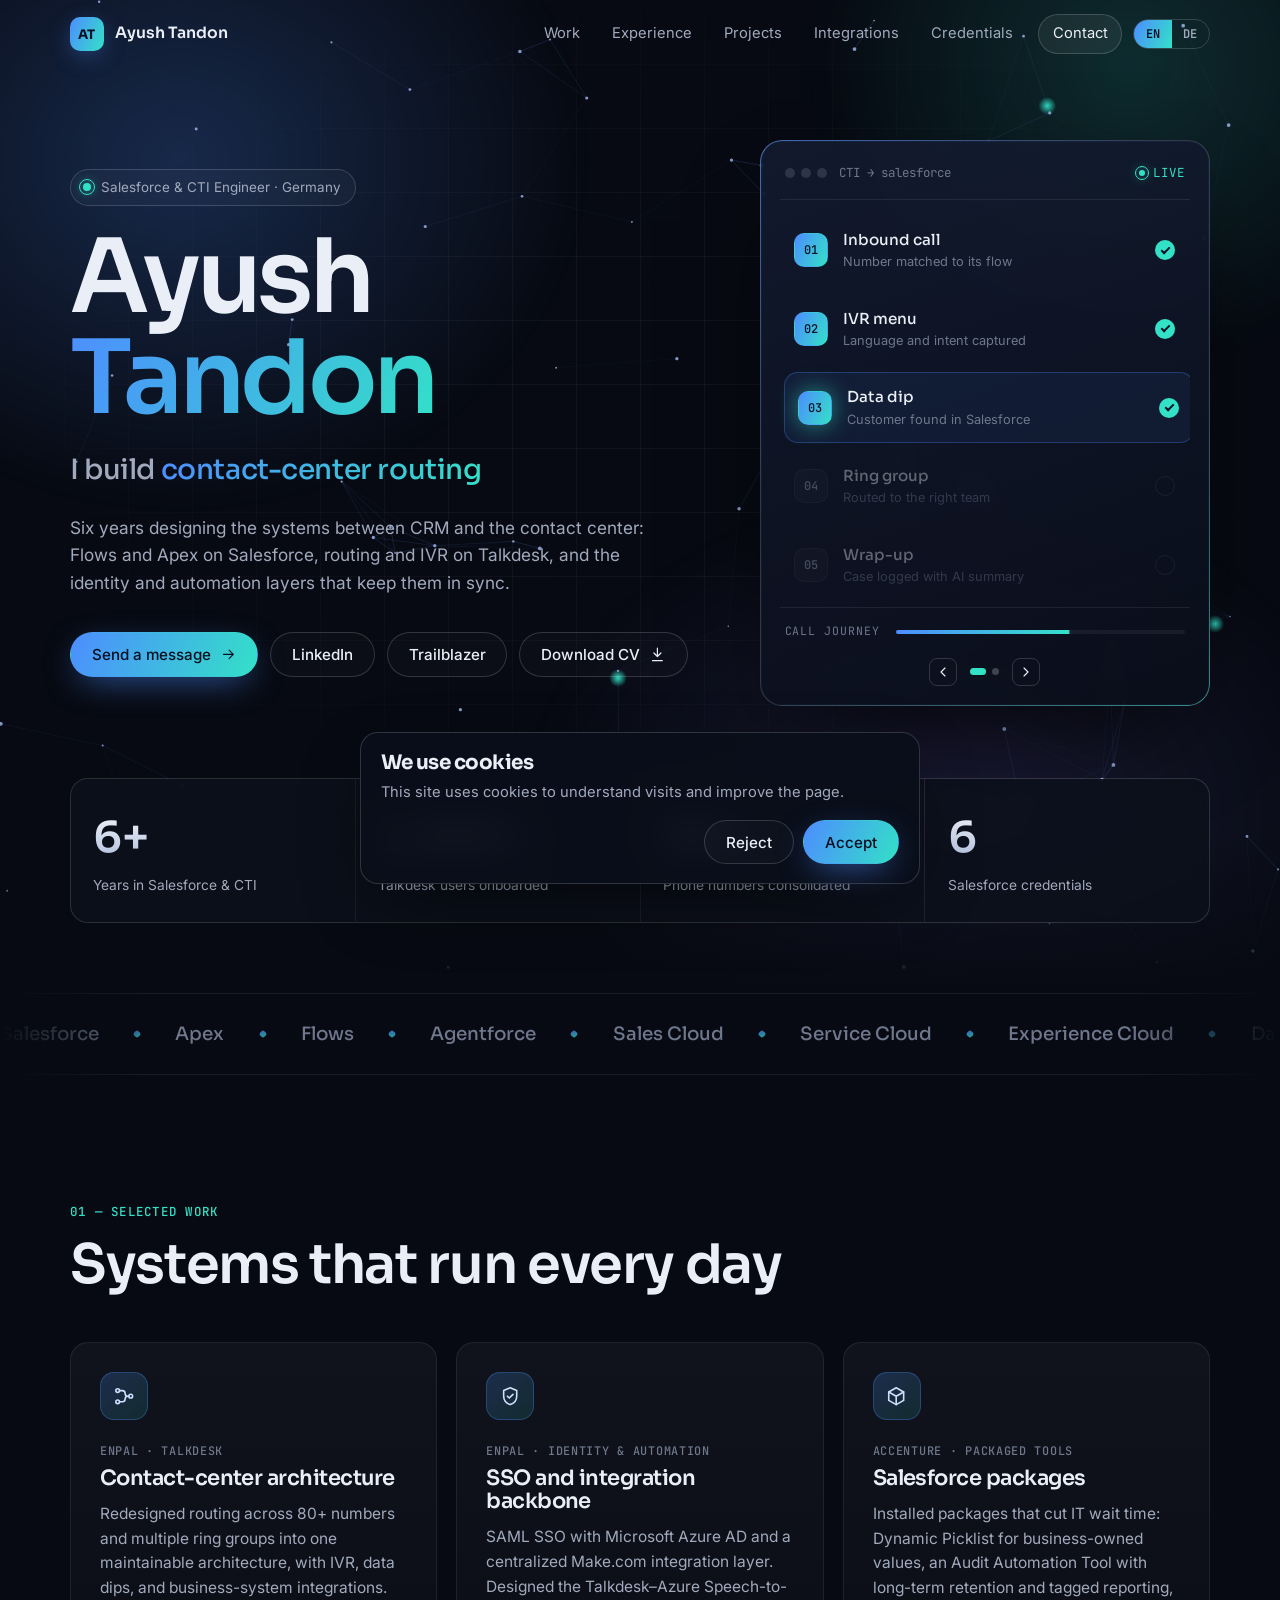
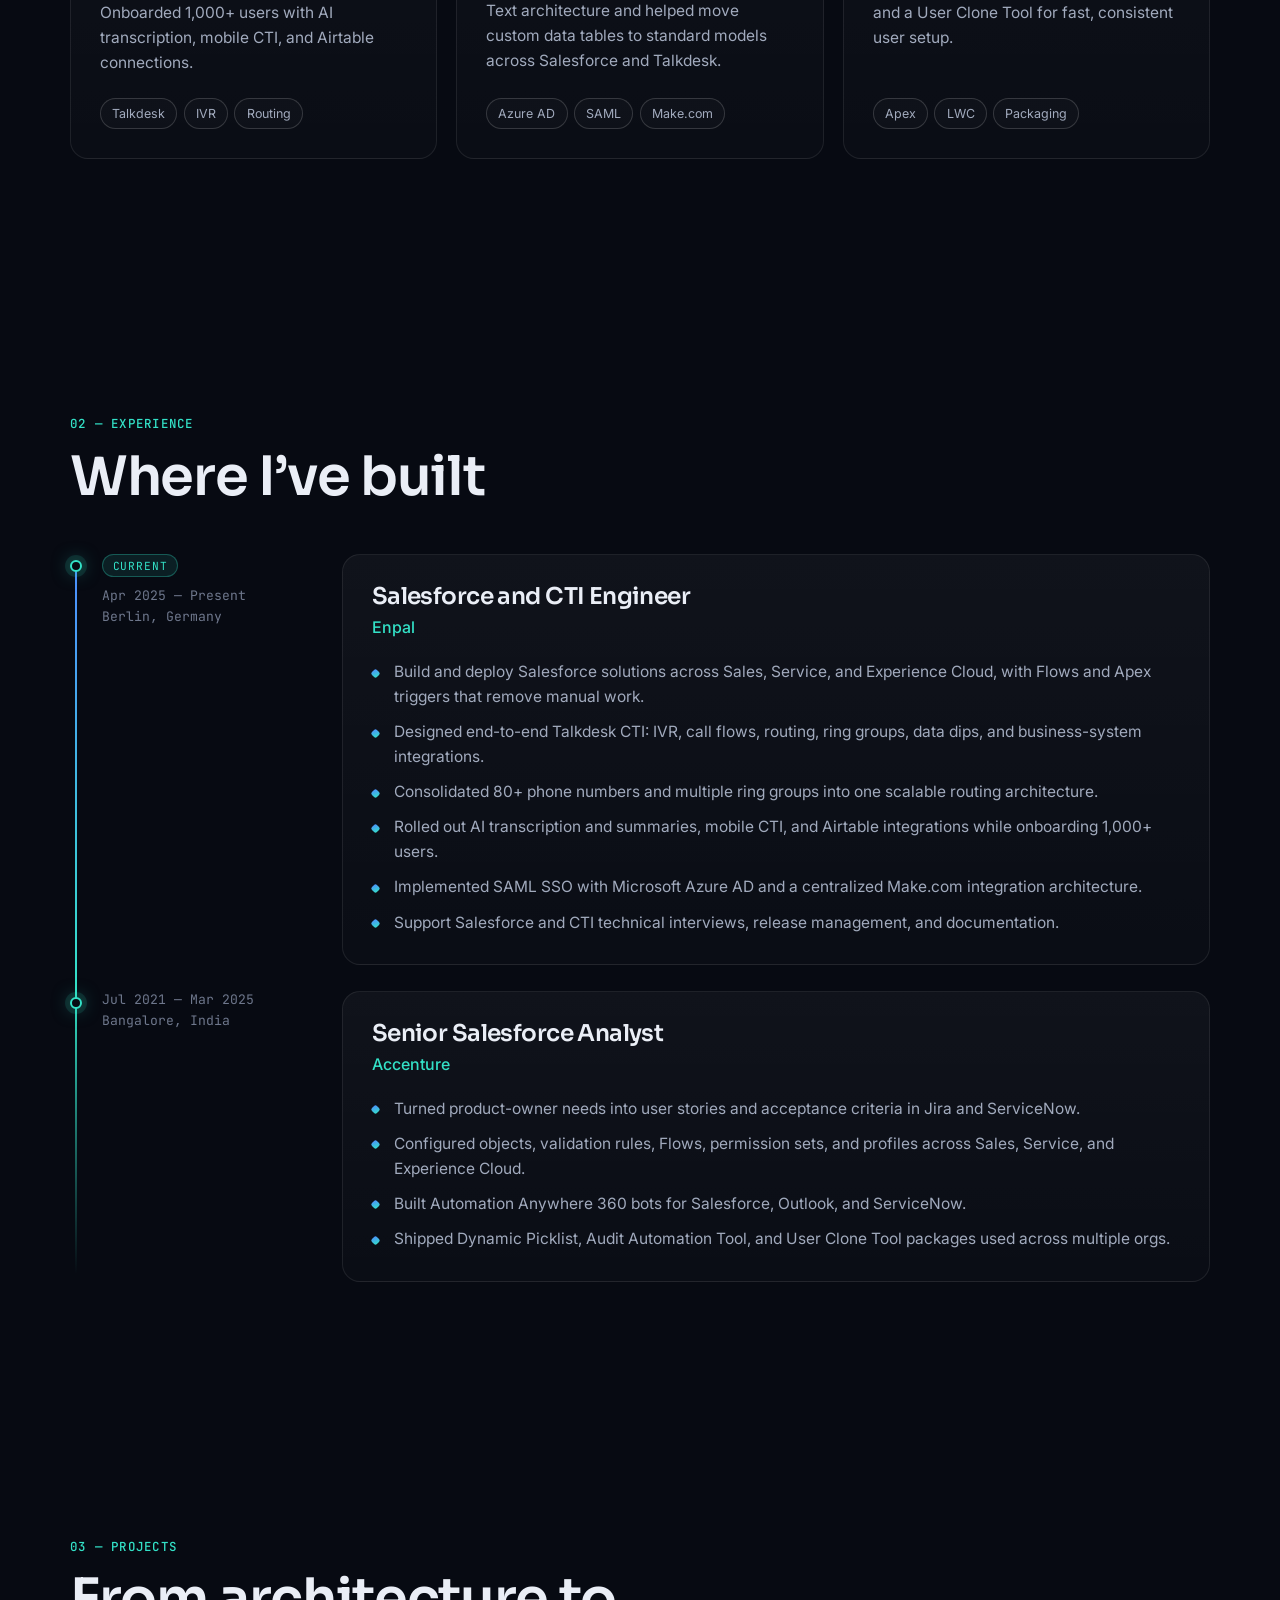
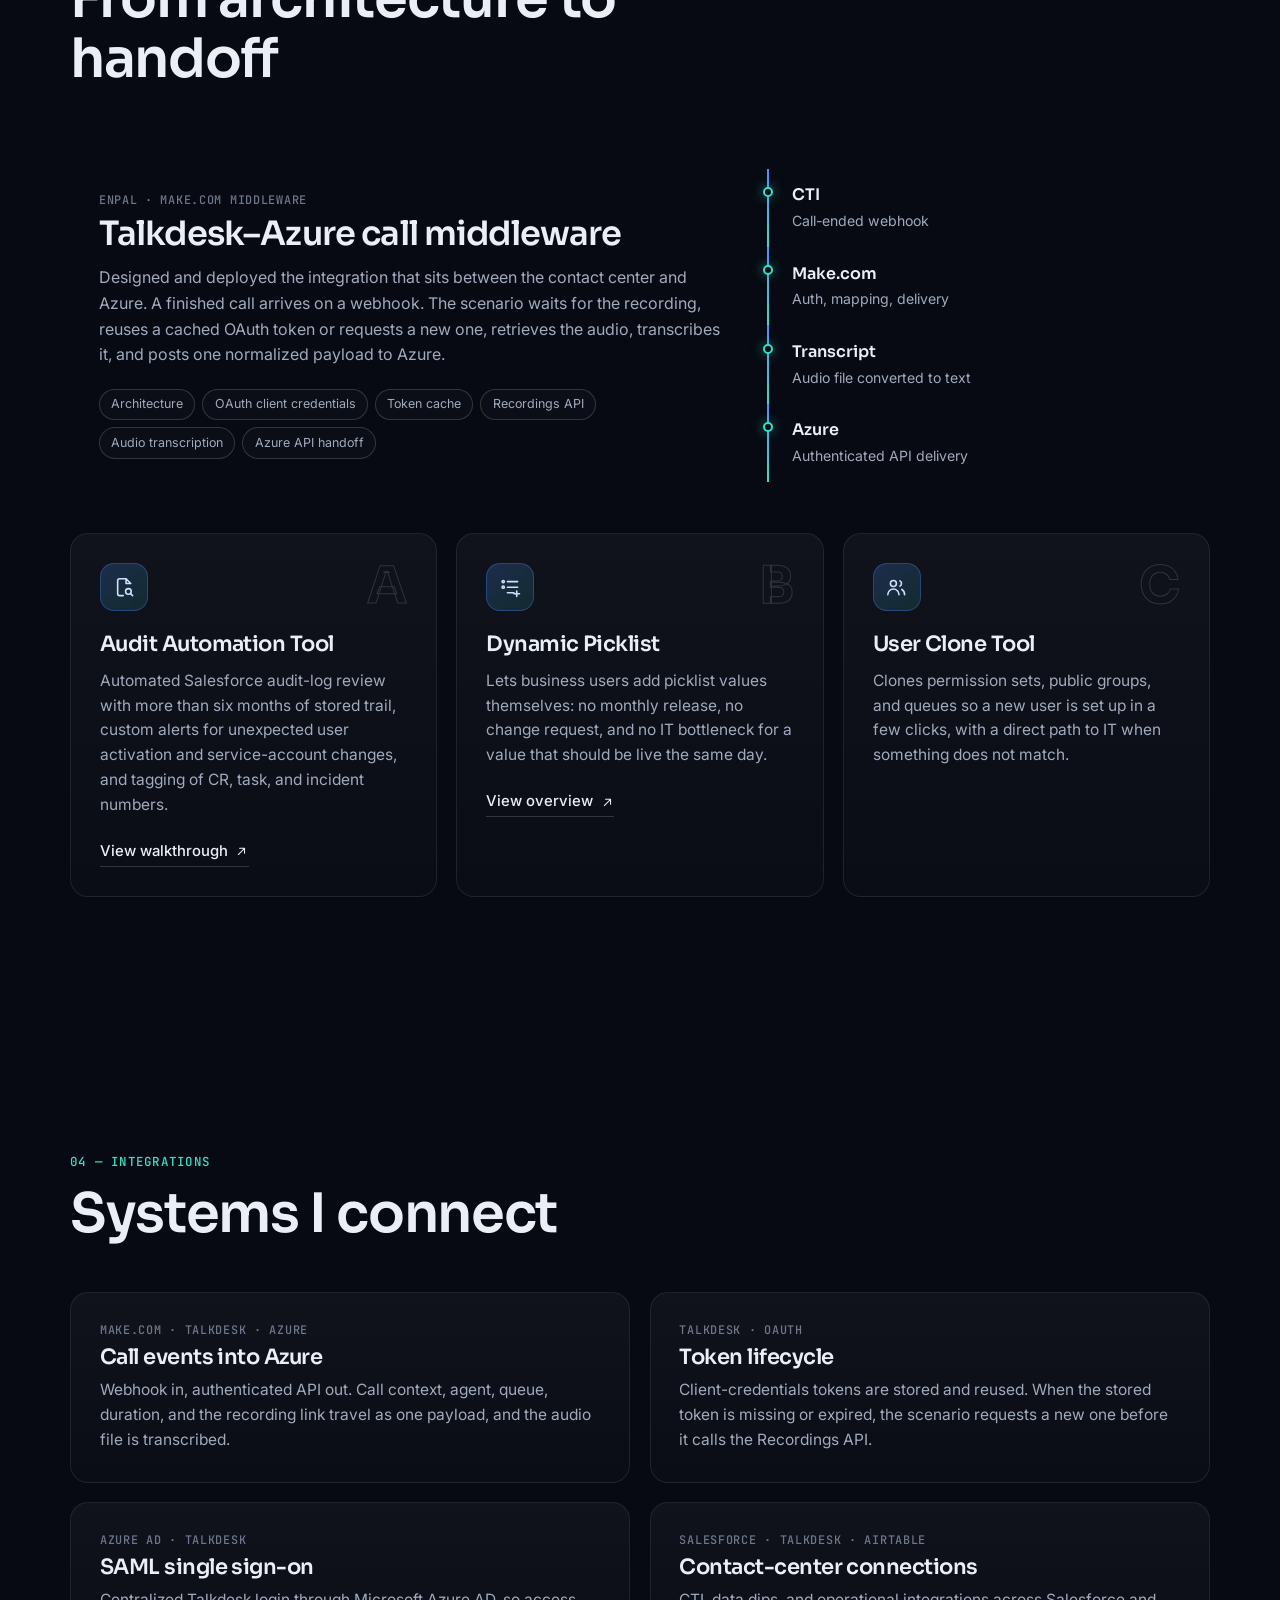
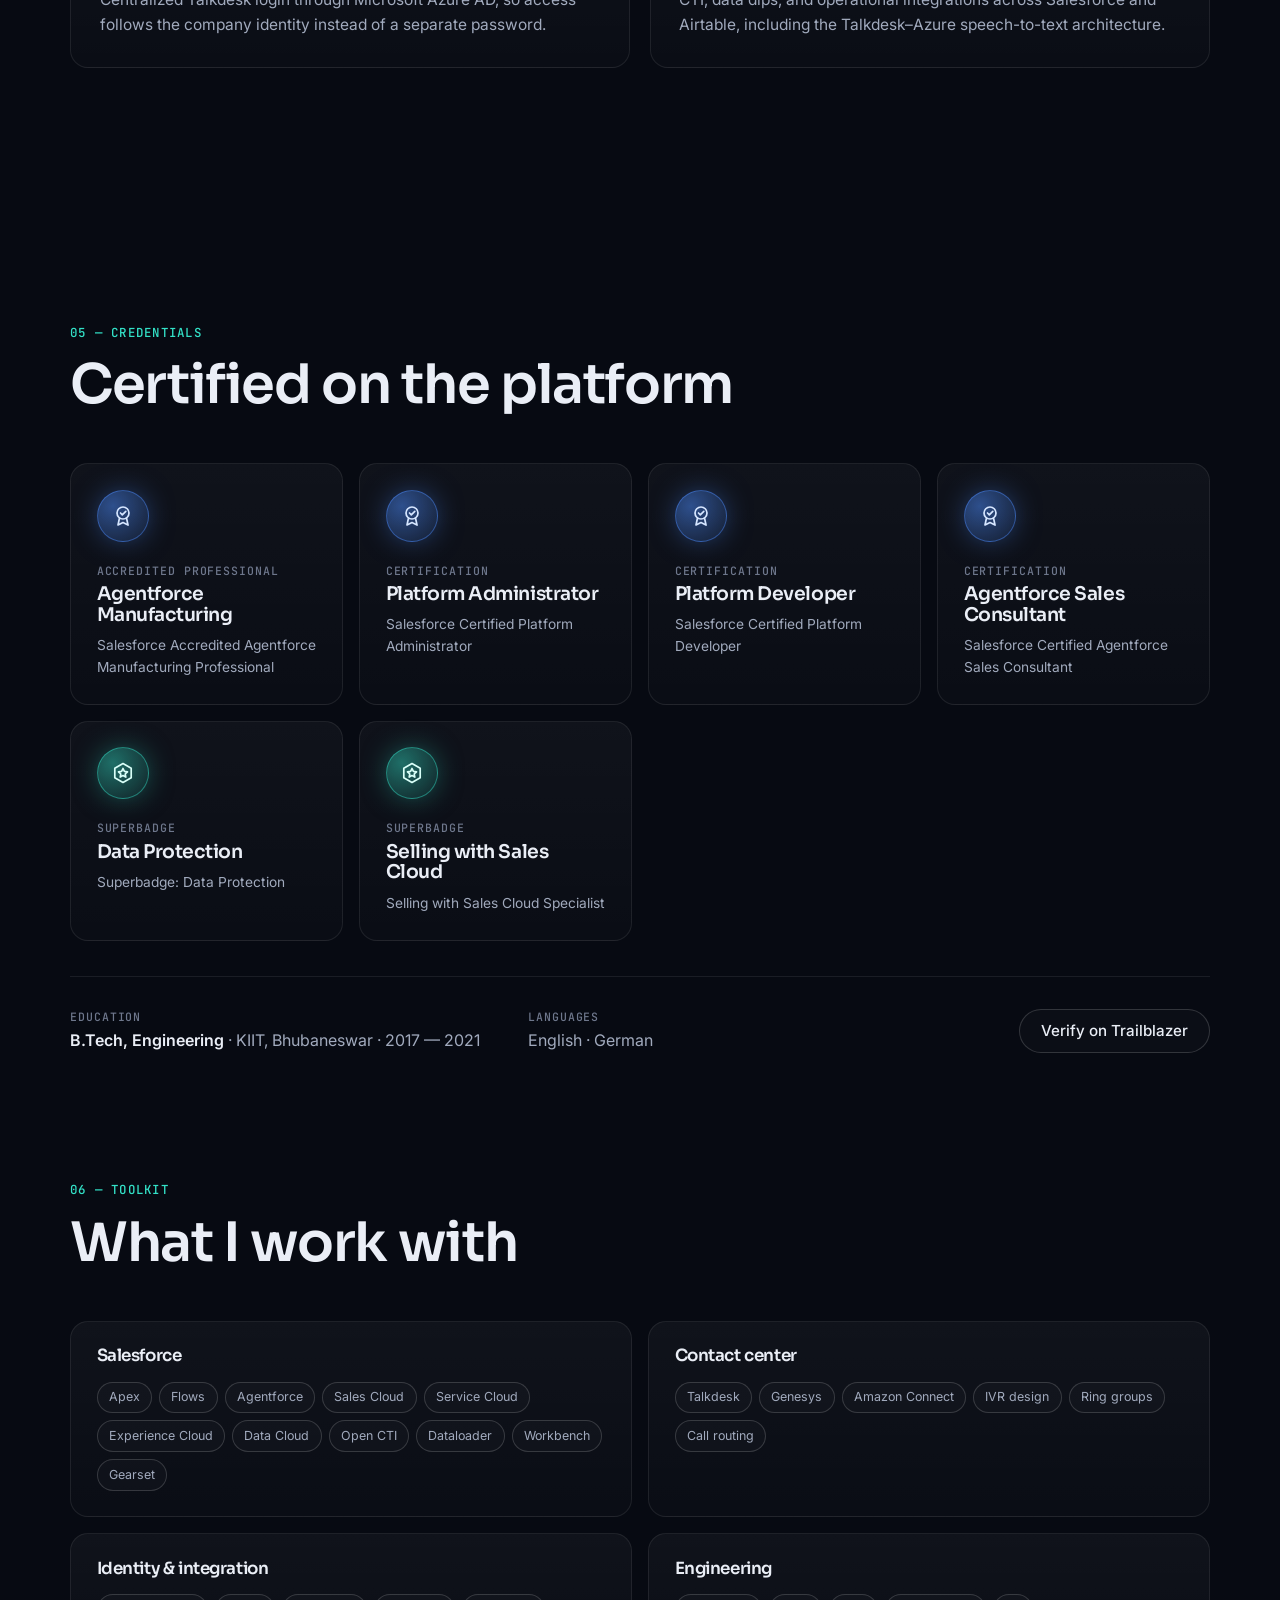
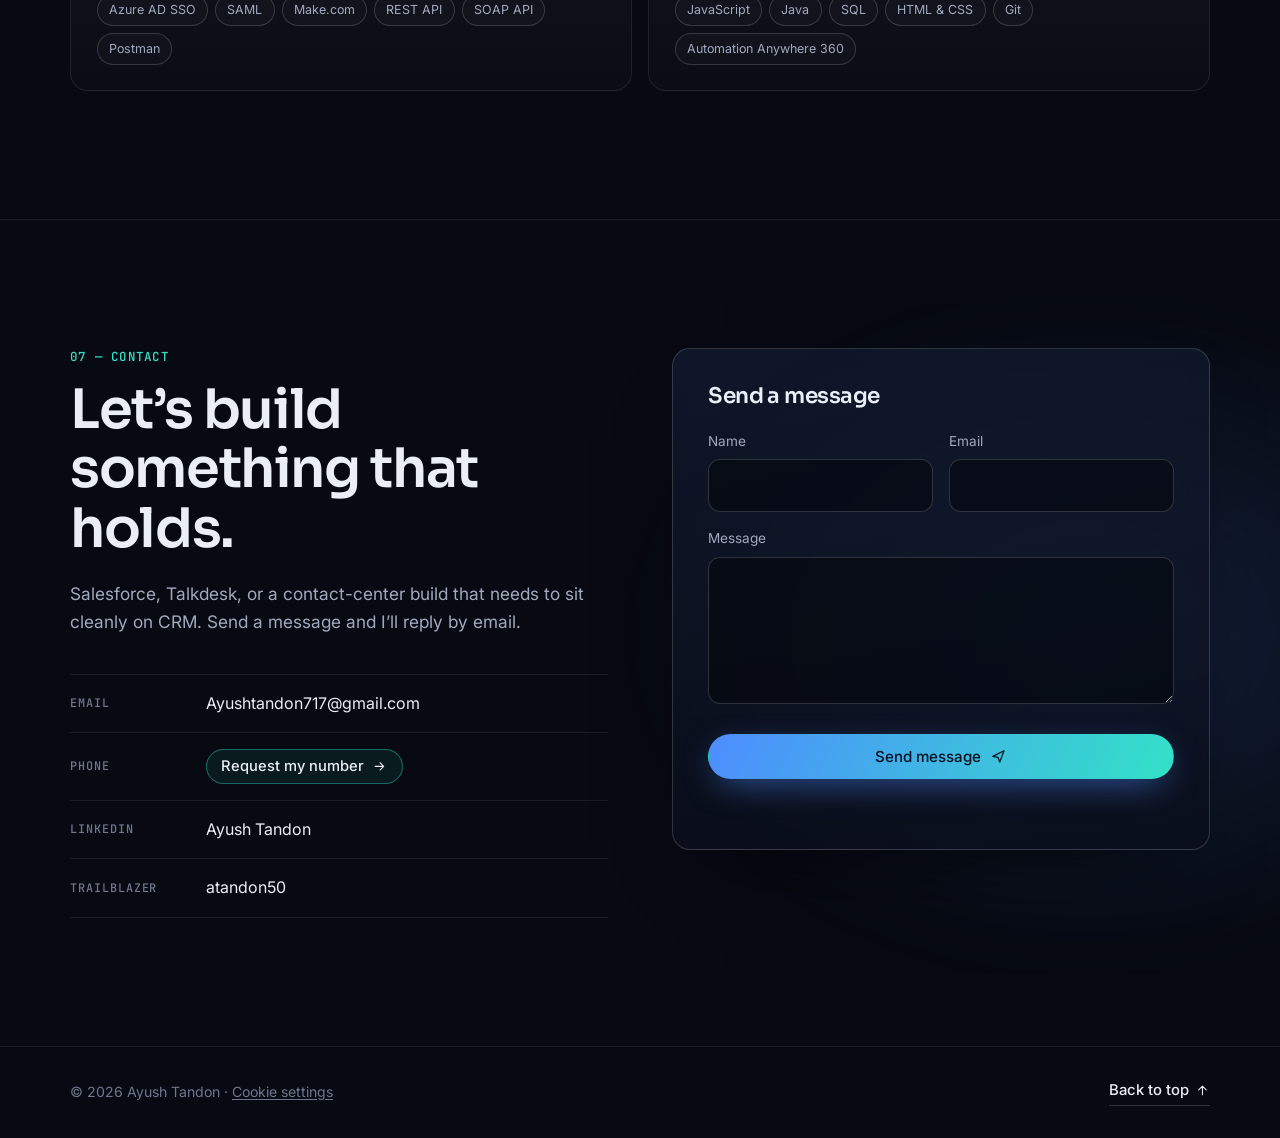
==== commit 6e72c5c7: "Add a downloadable public CV without sensitive personal details. Co-authored-by: Cursor <cursoragent" ====
--- a/index.html
+++ b/index.html
@@ -24,12 +24,12 @@
       href="https://fonts.googleapis.com/css2?family=Inter:wght@400;500;600&family=JetBrains+Mono:wght@400;500&family=Sora:wght@400;500;600;700&display=swap"
       rel="stylesheet"
     />
-    <link rel="stylesheet" href="styles.css?v=7" />
+    <link rel="stylesheet" href="styles.css?v=8" />
     <script>
       document.documentElement.classList.add("js");
     </script>
-    <script src="i18n.js?v=7" defer></script>
-    <script src="main.js?v=7" defer></script>
+    <script src="i18n.js?v=8" defer></script>
+    <script src="main.js?v=8" defer></script>
   </head>
   <body>
     <div class="progress" aria-hidden="true"></div>
@@ -108,6 +108,10 @@
                 rel="noopener noreferrer"
                 >Trailblazer</a
               >
+              <a class="btn btn-ghost" href="assets/Ayush-Tandon-CV.pdf" download>
+                <span data-i18n="hero.cv">Download CV</span>
+                <svg viewBox="0 0 24 24" aria-hidden="true"><path d="M12 3v12M7 10l5 5 5-5M5 21h14" /></svg>
+              </a>
             </div>
           </div>
 
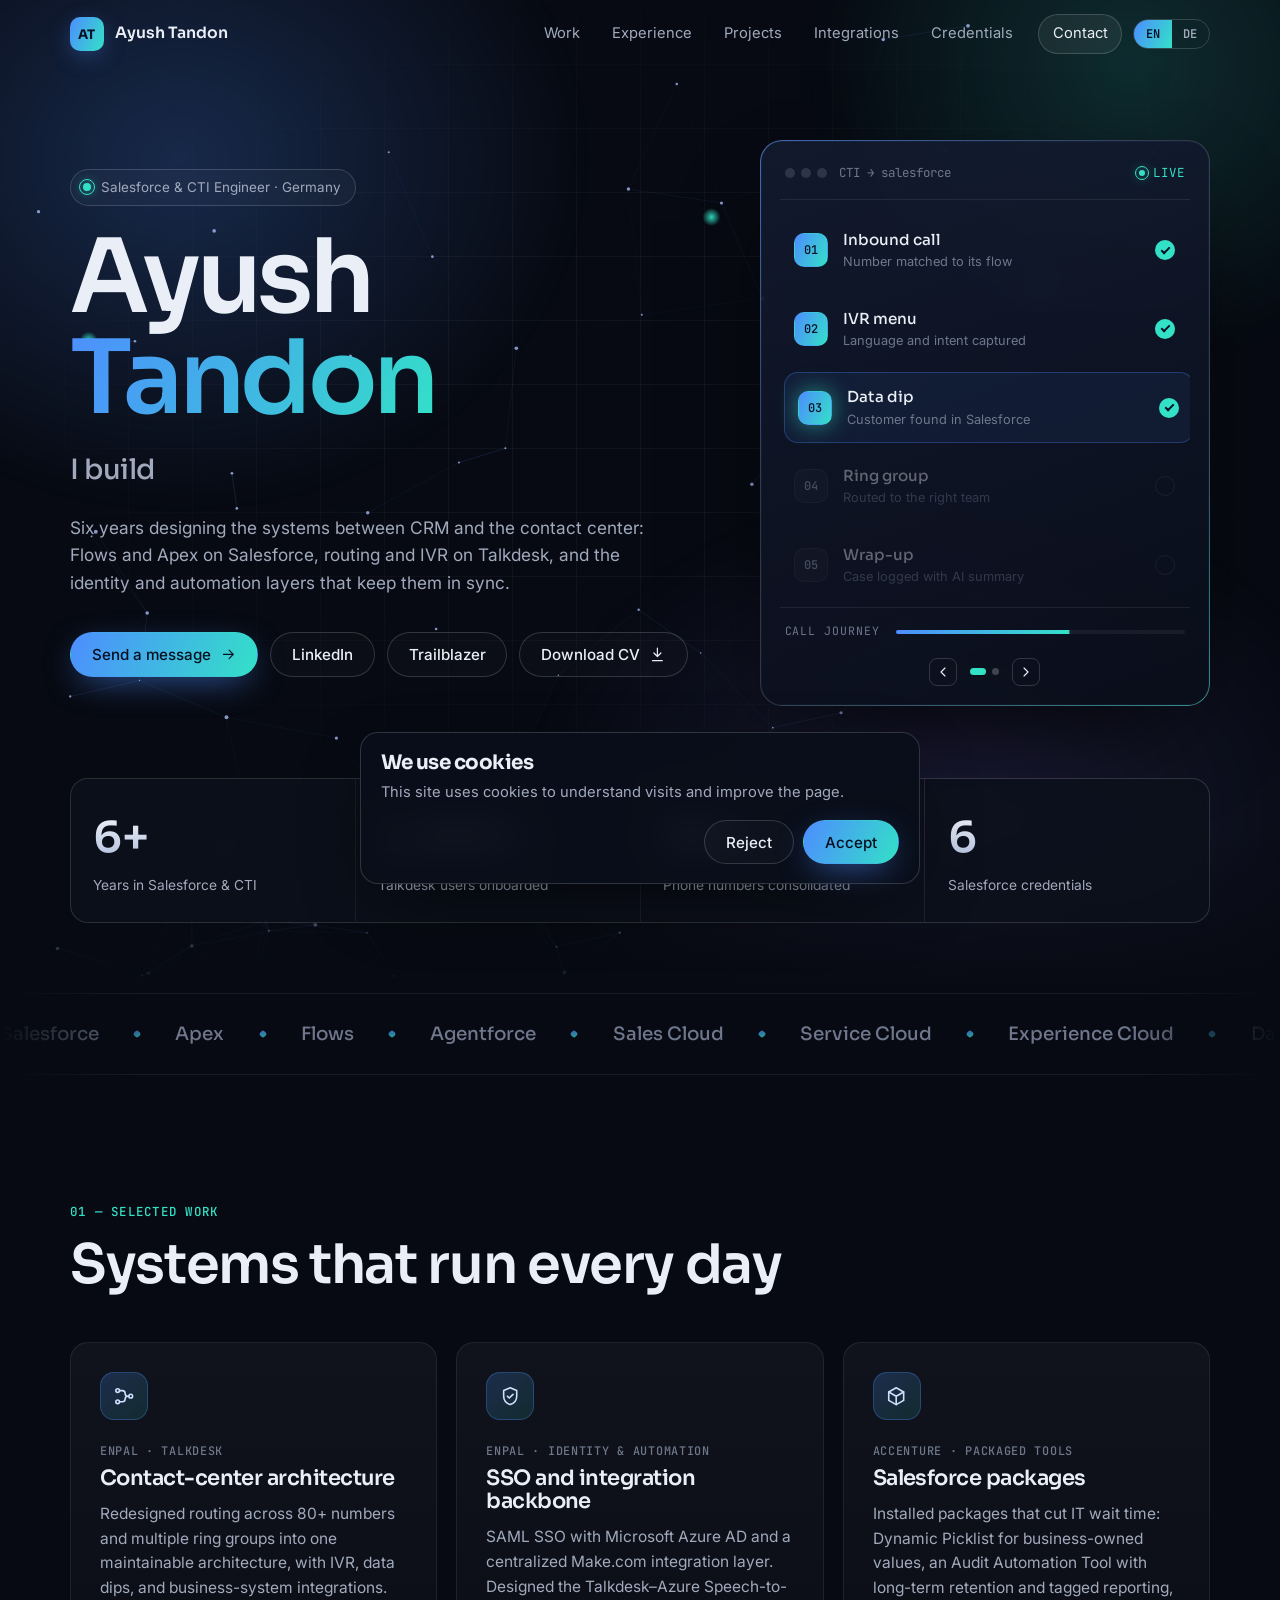
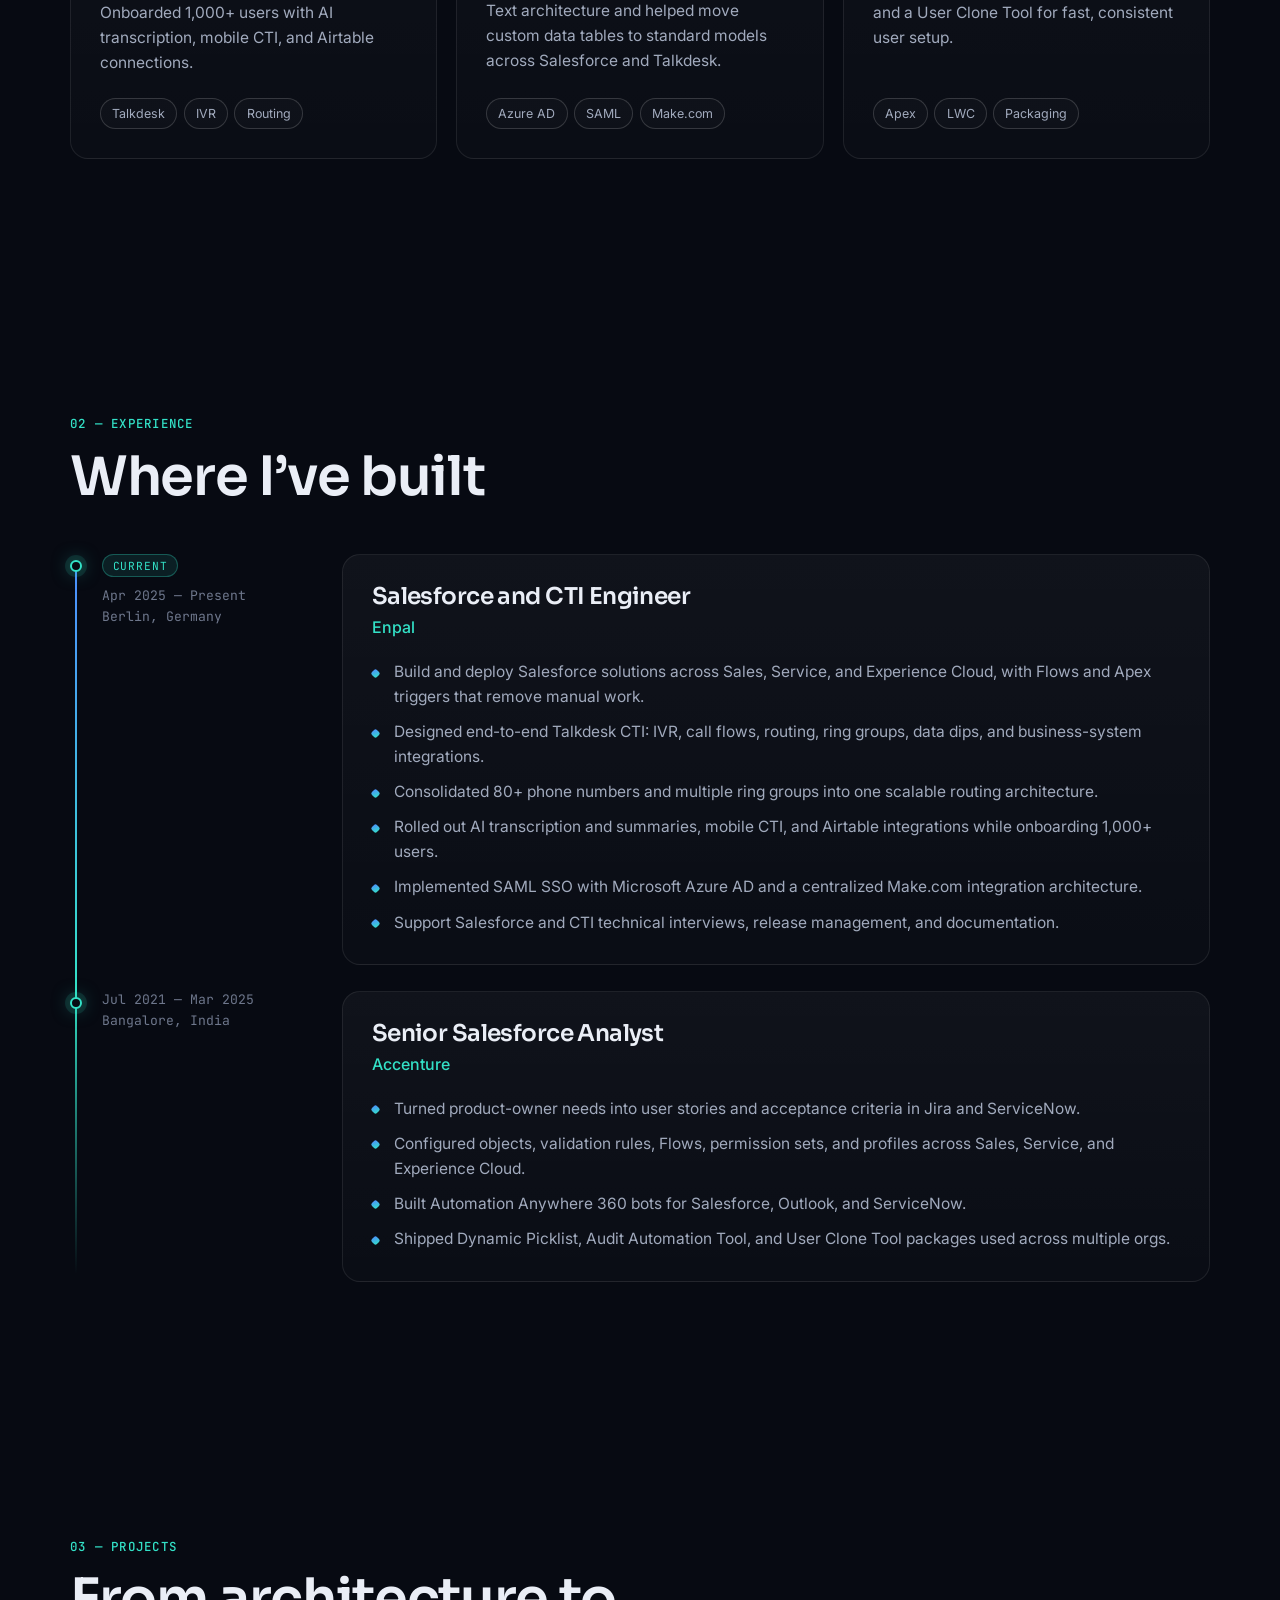
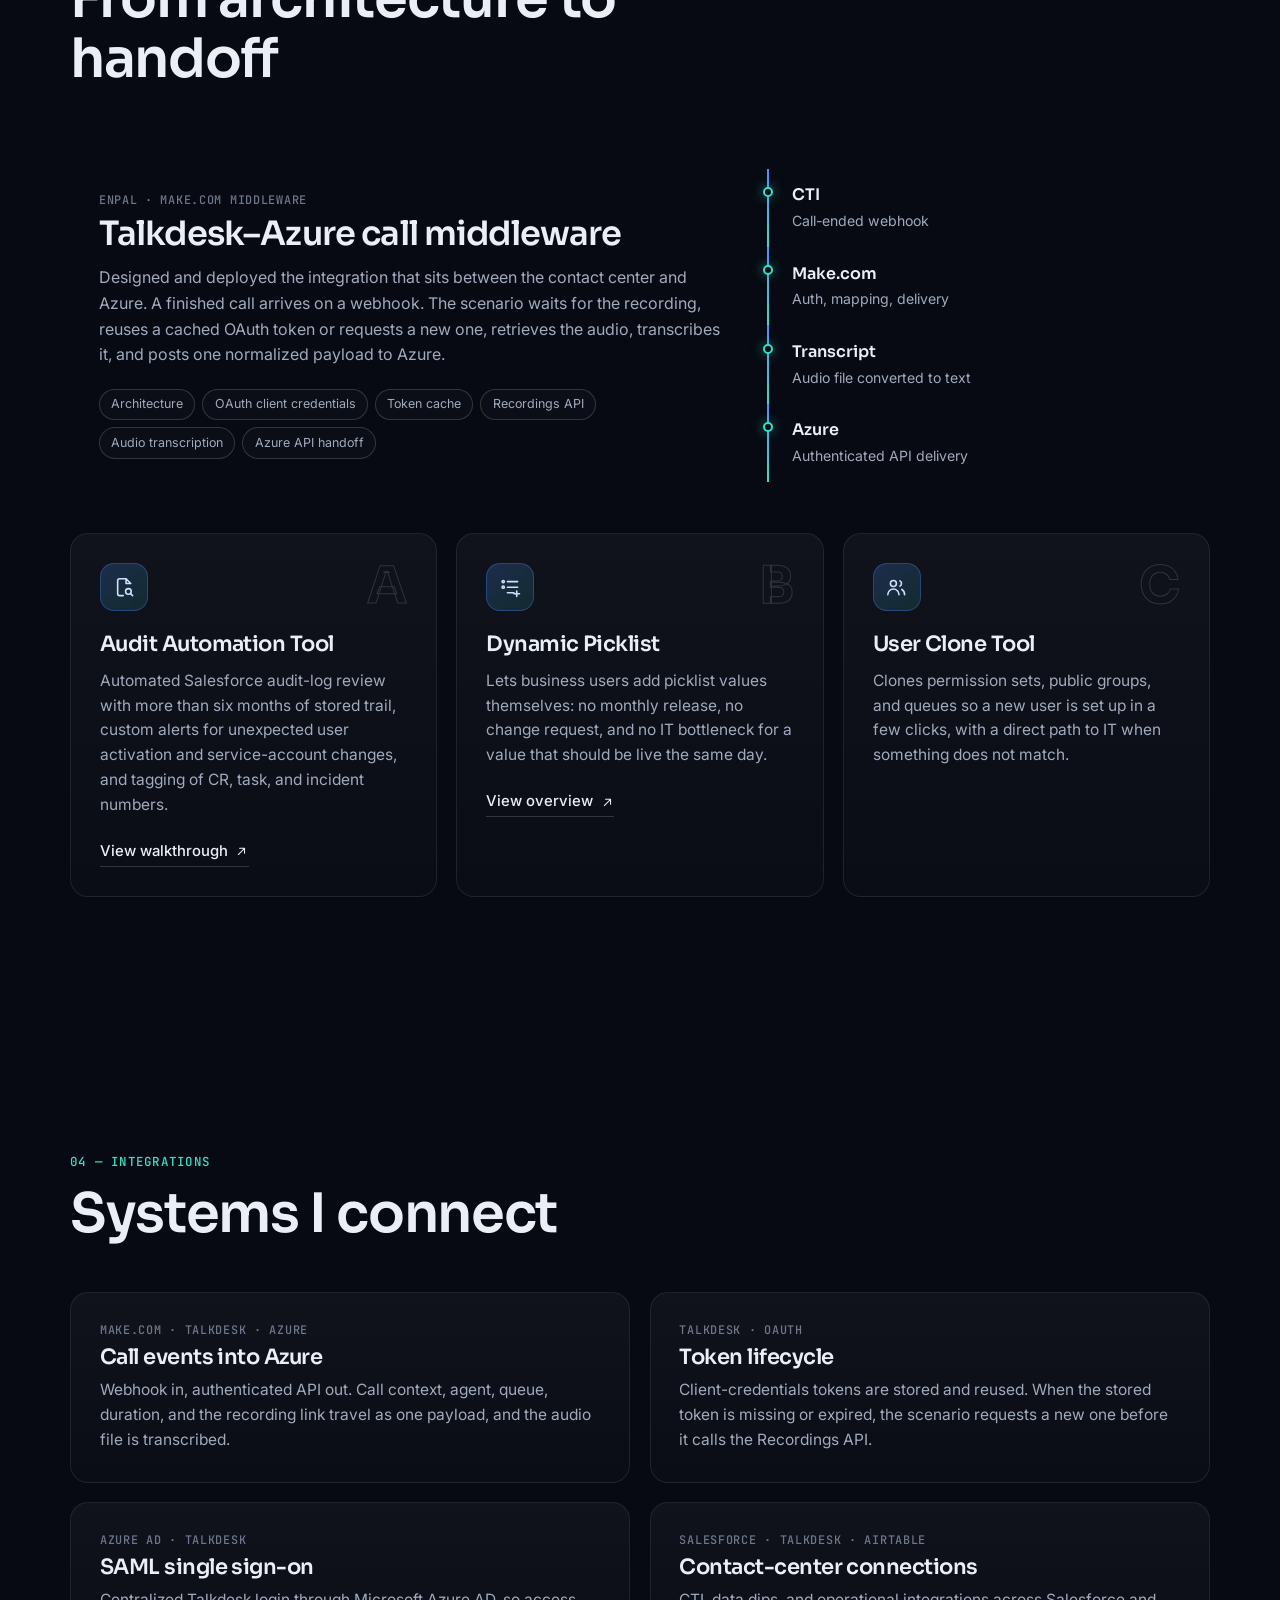
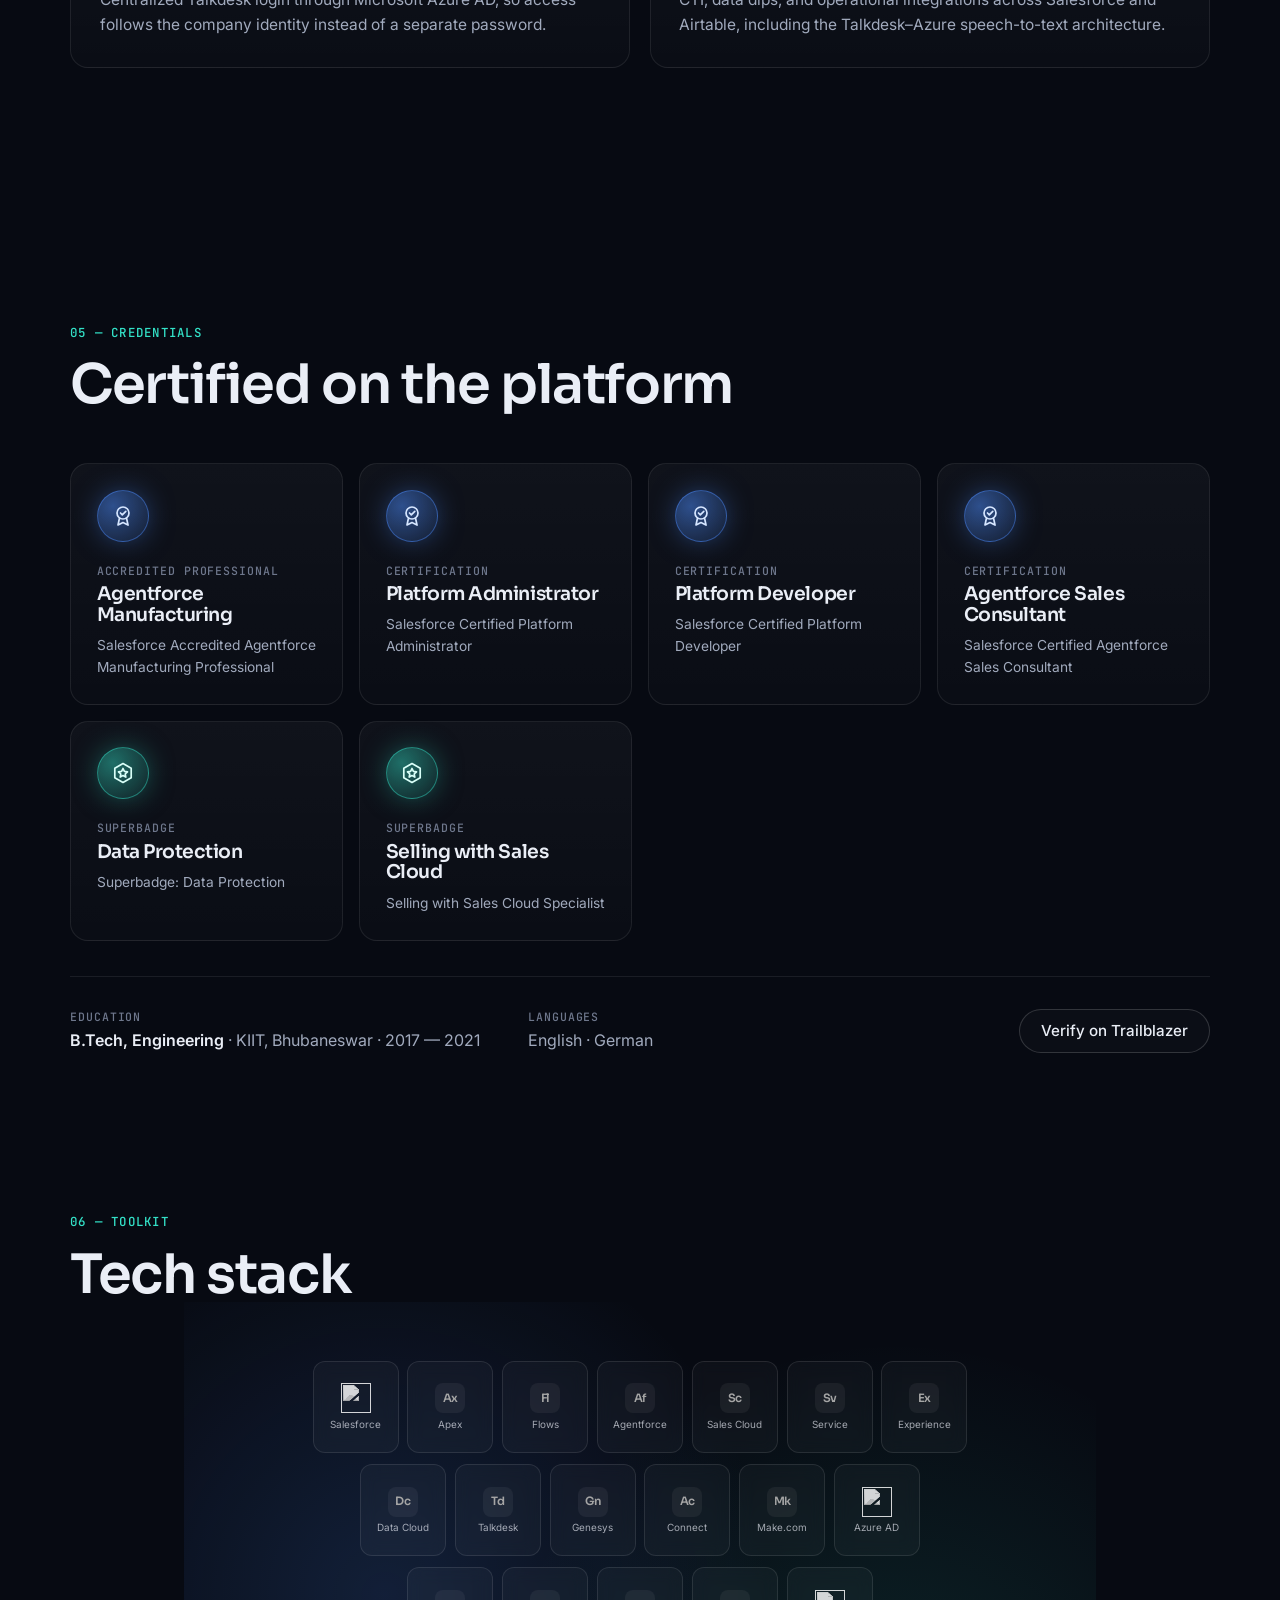
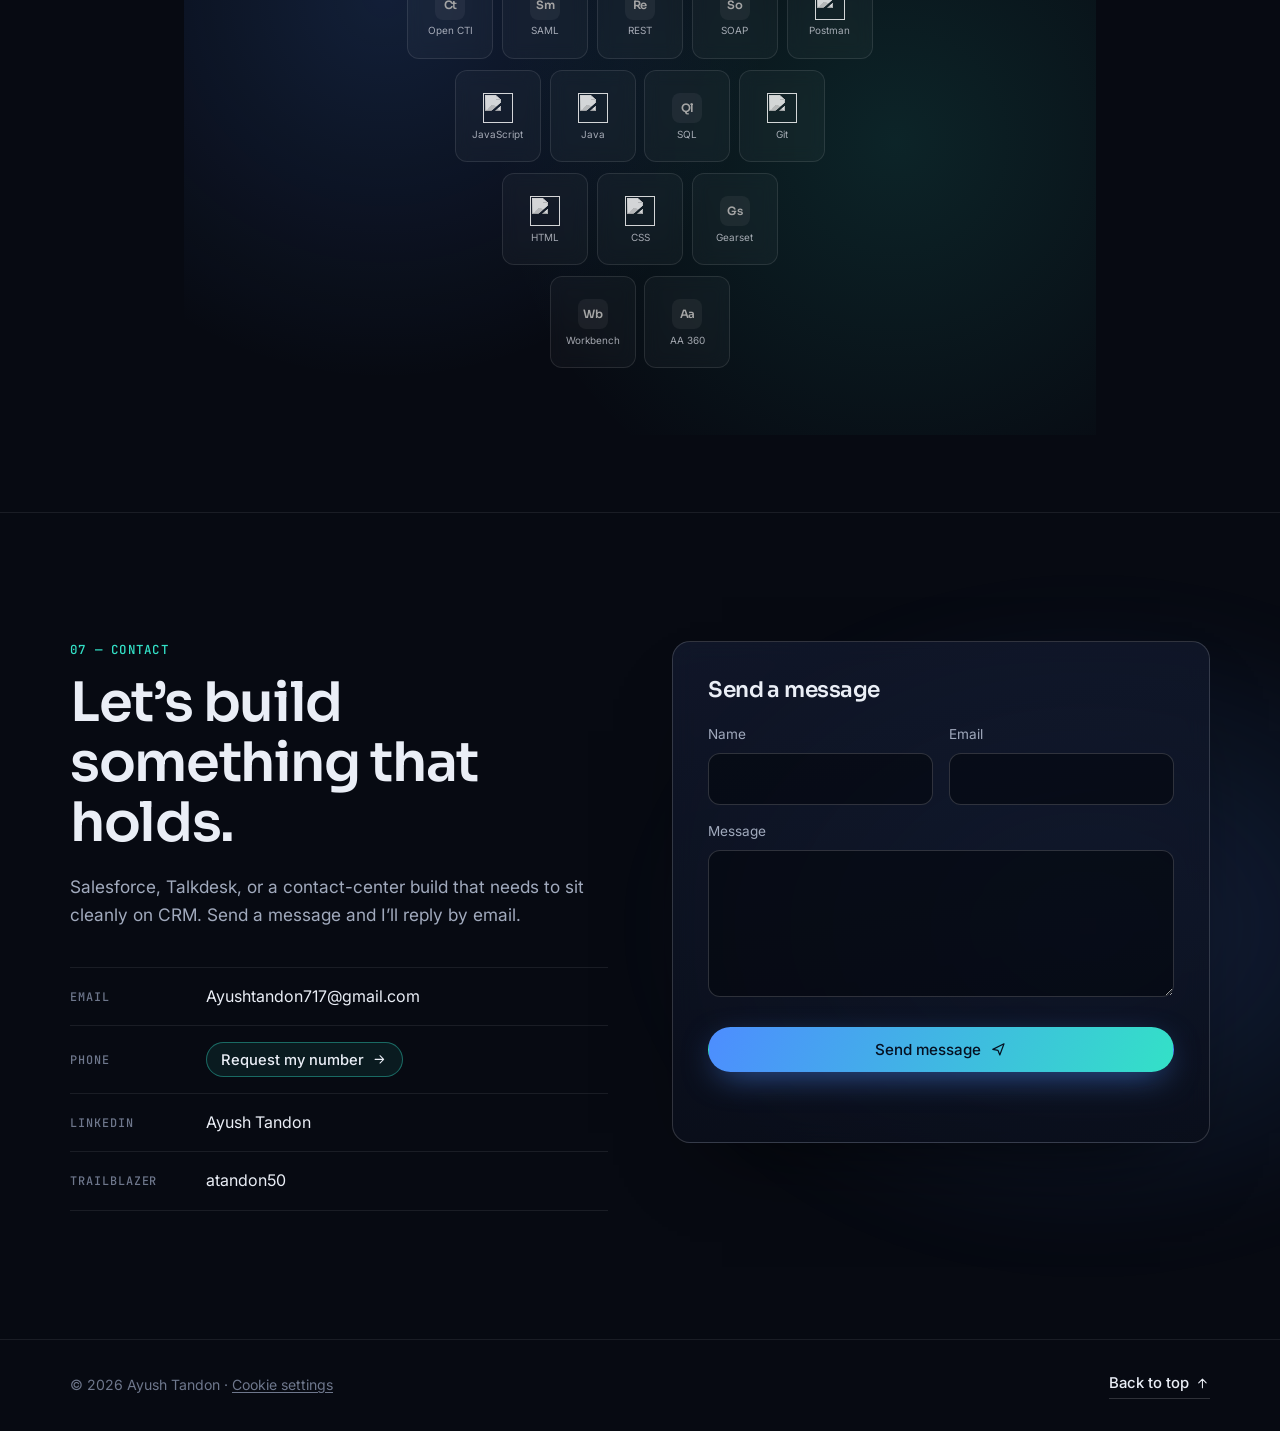
==== commit 8d9d8fcf: "Replace the toolkit chips with a hoverable tech-stack pyramid. Co-authored-by: Cursor <cursoragent@c" ====
--- a/index.html
+++ b/index.html
@@ -24,12 +24,12 @@
       href="https://fonts.googleapis.com/css2?family=Inter:wght@400;500;600&family=JetBrains+Mono:wght@400;500&family=Sora:wght@400;500;600;700&display=swap"
       rel="stylesheet"
     />
-    <link rel="stylesheet" href="styles.css?v=8" />
+    <link rel="stylesheet" href="styles.css?v=9" />
     <script>
       document.documentElement.classList.add("js");
     </script>
-    <script src="i18n.js?v=8" defer></script>
-    <script src="main.js?v=8" defer></script>
+    <script src="i18n.js?v=9" defer></script>
+    <script src="main.js?v=9" defer></script>
   </head>
   <body>
     <div class="progress" aria-hidden="true"></div>
@@ -583,33 +583,49 @@
         <div class="wrap">
           <header class="section-head reveal">
             <p class="section-tag" data-i18n="skill.tag">06 — Toolkit</p>
-            <h2 data-i18n="skill.title">What I work with</h2>
+            <h2 data-i18n="skill.title">Tech stack</h2>
           </header>
-          <div class="skills">
-            <div class="skill-group reveal">
-              <h3>Salesforce</h3>
-              <ul class="chips">
-                <li>Apex</li><li>Flows</li><li>Agentforce</li><li>Sales Cloud</li><li>Service Cloud</li>
-                <li>Experience Cloud</li><li>Data Cloud</li><li>Open CTI</li><li>Dataloader</li><li>Workbench</li><li>Gearset</li>
-              </ul>
-            </div>
-            <div class="skill-group reveal">
-              <h3 data-i18n="skill.cc">Contact center</h3>
-              <ul class="chips">
-                <li>Talkdesk</li><li>Genesys</li><li>Amazon Connect</li><li data-i18n="skill.ivr">IVR design</li><li data-i18n="skill.rings">Ring groups</li><li data-i18n="skill.route">Call routing</li>
-              </ul>
-            </div>
-            <div class="skill-group reveal">
-              <h3 data-i18n="skill.id">Identity &amp; integration</h3>
-              <ul class="chips">
-                <li>Azure AD SSO</li><li>SAML</li><li>Make.com</li><li>REST API</li><li>SOAP API</li><li>Postman</li>
-              </ul>
-            </div>
-            <div class="skill-group reveal">
-              <h3 data-i18n="skill.eng">Engineering</h3>
-              <ul class="chips">
-                <li>JavaScript</li><li>Java</li><li>SQL</li><li>HTML &amp; CSS</li><li>Git</li><li>Automation Anywhere 360</li>
-              </ul>
+          <div class="stack" aria-label="Tech stack">
+            <div class="stack-pyramid">
+              <div class="stack-row">
+                <div class="stack-tile" title="Salesforce"><img src="https://cdn.jsdelivr.net/gh/devicons/devicon/icons/salesforce/salesforce-original.svg" alt="" width="32" height="32" /><span>Salesforce</span></div>
+                <div class="stack-tile" title="Apex"><span class="stack-mark">Ax</span><span>Apex</span></div>
+                <div class="stack-tile" title="Flows"><span class="stack-mark">Fl</span><span>Flows</span></div>
+                <div class="stack-tile" title="Agentforce"><span class="stack-mark">Af</span><span>Agentforce</span></div>
+                <div class="stack-tile" title="Sales Cloud"><span class="stack-mark">Sc</span><span>Sales Cloud</span></div>
+                <div class="stack-tile" title="Service Cloud"><span class="stack-mark">Sv</span><span>Service</span></div>
+                <div class="stack-tile" title="Experience Cloud"><span class="stack-mark">Ex</span><span>Experience</span></div>
+              </div>
+              <div class="stack-row">
+                <div class="stack-tile" title="Data Cloud"><span class="stack-mark">Dc</span><span>Data Cloud</span></div>
+                <div class="stack-tile" title="Talkdesk"><span class="stack-mark">Td</span><span>Talkdesk</span></div>
+                <div class="stack-tile" title="Genesys"><span class="stack-mark">Gn</span><span>Genesys</span></div>
+                <div class="stack-tile" title="Amazon Connect"><span class="stack-mark">Ac</span><span>Connect</span></div>
+                <div class="stack-tile" title="Make.com"><span class="stack-mark">Mk</span><span>Make.com</span></div>
+                <div class="stack-tile" title="Azure AD SSO"><img src="https://cdn.jsdelivr.net/gh/devicons/devicon/icons/azure/azure-original.svg" alt="" width="32" height="32" /><span>Azure AD</span></div>
+              </div>
+              <div class="stack-row">
+                <div class="stack-tile" title="Open CTI"><span class="stack-mark">Ct</span><span>Open CTI</span></div>
+                <div class="stack-tile" title="SAML"><span class="stack-mark">Sm</span><span>SAML</span></div>
+                <div class="stack-tile" title="REST API"><span class="stack-mark">Re</span><span>REST</span></div>
+                <div class="stack-tile" title="SOAP API"><span class="stack-mark">So</span><span>SOAP</span></div>
+                <div class="stack-tile" title="Postman"><img src="https://cdn.jsdelivr.net/gh/devicons/devicon/icons/postman/postman-original.svg" alt="" width="32" height="32" /><span>Postman</span></div>
+              </div>
+              <div class="stack-row">
+                <div class="stack-tile" title="JavaScript"><img src="https://cdn.jsdelivr.net/gh/devicons/devicon/icons/javascript/javascript-original.svg" alt="" width="32" height="32" /><span>JavaScript</span></div>
+                <div class="stack-tile" title="Java"><img src="https://cdn.jsdelivr.net/gh/devicons/devicon/icons/java/java-original.svg" alt="" width="32" height="32" /><span>Java</span></div>
+                <div class="stack-tile" title="SQL"><span class="stack-mark">Ql</span><span>SQL</span></div>
+                <div class="stack-tile" title="Git"><img src="https://cdn.jsdelivr.net/gh/devicons/devicon/icons/git/git-original.svg" alt="" width="32" height="32" /><span>Git</span></div>
+              </div>
+              <div class="stack-row">
+                <div class="stack-tile" title="HTML"><img src="https://cdn.jsdelivr.net/gh/devicons/devicon/icons/html5/html5-original.svg" alt="" width="32" height="32" /><span>HTML</span></div>
+                <div class="stack-tile" title="CSS"><img src="https://cdn.jsdelivr.net/gh/devicons/devicon/icons/css3/css3-original.svg" alt="" width="32" height="32" /><span>CSS</span></div>
+                <div class="stack-tile" title="Gearset"><span class="stack-mark">Gs</span><span>Gearset</span></div>
+              </div>
+              <div class="stack-row">
+                <div class="stack-tile" title="Workbench"><span class="stack-mark">Wb</span><span>Workbench</span></div>
+                <div class="stack-tile" title="Automation Anywhere 360"><span class="stack-mark">Aa</span><span>AA 360</span></div>
+              </div>
             </div>
           </div>
         </div>
--- a/styles.css
+++ b/styles.css
@@ -1383,10 +1383,114 @@
   font-weight: 600;
 }
 
-/* Skills */
+/* Tech stack pyramid */
 
 .skills-section {
-  padding-top: 0;
+  padding-top: 2rem;
+}
+
+.stack {
+  position: relative;
+  padding: 0.5rem 0 1rem;
+}
+
+.stack::before {
+  content: "";
+  position: absolute;
+  inset: -8% 10%;
+  background:
+    radial-gradient(circle at 22% 40%, rgba(77, 141, 255, 0.16), transparent 46%),
+    radial-gradient(circle at 78% 60%, rgba(51, 225, 199, 0.12), transparent 48%);
+  pointer-events: none;
+}
+
+.stack-pyramid {
+  position: relative;
+  display: flex;
+  flex-direction: column;
+  align-items: center;
+  gap: 0.7rem;
+}
+
+.stack-row {
+  display: flex;
+  justify-content: center;
+  gap: 0.55rem;
+  max-width: 100%;
+}
+
+.stack-tile {
+  display: flex;
+  flex-direction: column;
+  align-items: center;
+  justify-content: center;
+  gap: 0.35rem;
+  width: 86px;
+  height: 92px;
+  padding: 0.45rem 0.3rem 0.4rem;
+  border-radius: 12px;
+  background: rgba(255, 255, 255, 0.03);
+  border: 1px solid rgba(255, 255, 255, 0.1);
+  backdrop-filter: blur(8px);
+  transition: transform 0.3s var(--ease), background 0.3s, border-color 0.3s, box-shadow 0.3s;
+}
+
+.stack-tile:hover {
+  transform: translateY(-6px) scale(1.06);
+  background: rgba(77, 141, 255, 0.1);
+  border-color: rgba(51, 225, 199, 0.55);
+  box-shadow: 0 10px 28px rgba(77, 141, 255, 0.22);
+}
+
+.stack-tile img {
+  width: 30px;
+  height: 30px;
+  object-fit: contain;
+  filter: grayscale(1) contrast(1.15) brightness(1.45);
+  opacity: 0.82;
+  transition: filter 0.3s, opacity 0.3s;
+}
+
+.stack-tile:hover img {
+  filter: none;
+  opacity: 1;
+}
+
+.stack-mark {
+  display: grid;
+  place-items: center;
+  width: 30px;
+  height: 30px;
+  border-radius: 8px;
+  font-family: var(--font-display);
+  font-size: 0.72rem;
+  font-weight: 600;
+  letter-spacing: -0.04em;
+  color: #9aa6c2;
+  background: rgba(255, 255, 255, 0.05);
+  filter: grayscale(1);
+  transition: filter 0.3s, color 0.3s, background 0.3s;
+}
+
+.stack-tile:hover .stack-mark {
+  filter: none;
+  color: #fff;
+  background: linear-gradient(160deg, rgba(77, 141, 255, 0.55), rgba(51, 225, 199, 0.35));
+}
+
+.stack-tile > span:last-child {
+  max-width: 100%;
+  font-size: 0.62rem;
+  line-height: 1.15;
+  text-align: center;
+  color: rgba(234, 238, 246, 0.68);
+  white-space: nowrap;
+  overflow: hidden;
+  text-overflow: ellipsis;
+}
+
+.stack-tile:hover > span:last-child {
+  color: #fff;
 }
 
 .skills {
@@ -1910,6 +2014,34 @@
   .dialog {
     width: calc(100% - 1rem);
   }
+
+  .stack-pyramid,
+  .stack-row {
+    gap: 0.35rem;
+  }
+
+  .stack-tile {
+    width: 44px;
+    height: 54px;
+    gap: 0.15rem;
+    padding: 0.28rem 0.12rem;
+    border-radius: 8px;
+  }
+
+  .stack-tile img,
+  .stack-mark {
+    width: 18px;
+    height: 18px;
+  }
+
+  .stack-mark {
+    font-size: 0.52rem;
+    border-radius: 5px;
+  }
+
+  .stack-tile > span:last-child {
+    font-size: 0.42rem;
+  }
 }
 
 @media (prefers-reduced-motion: reduce) {
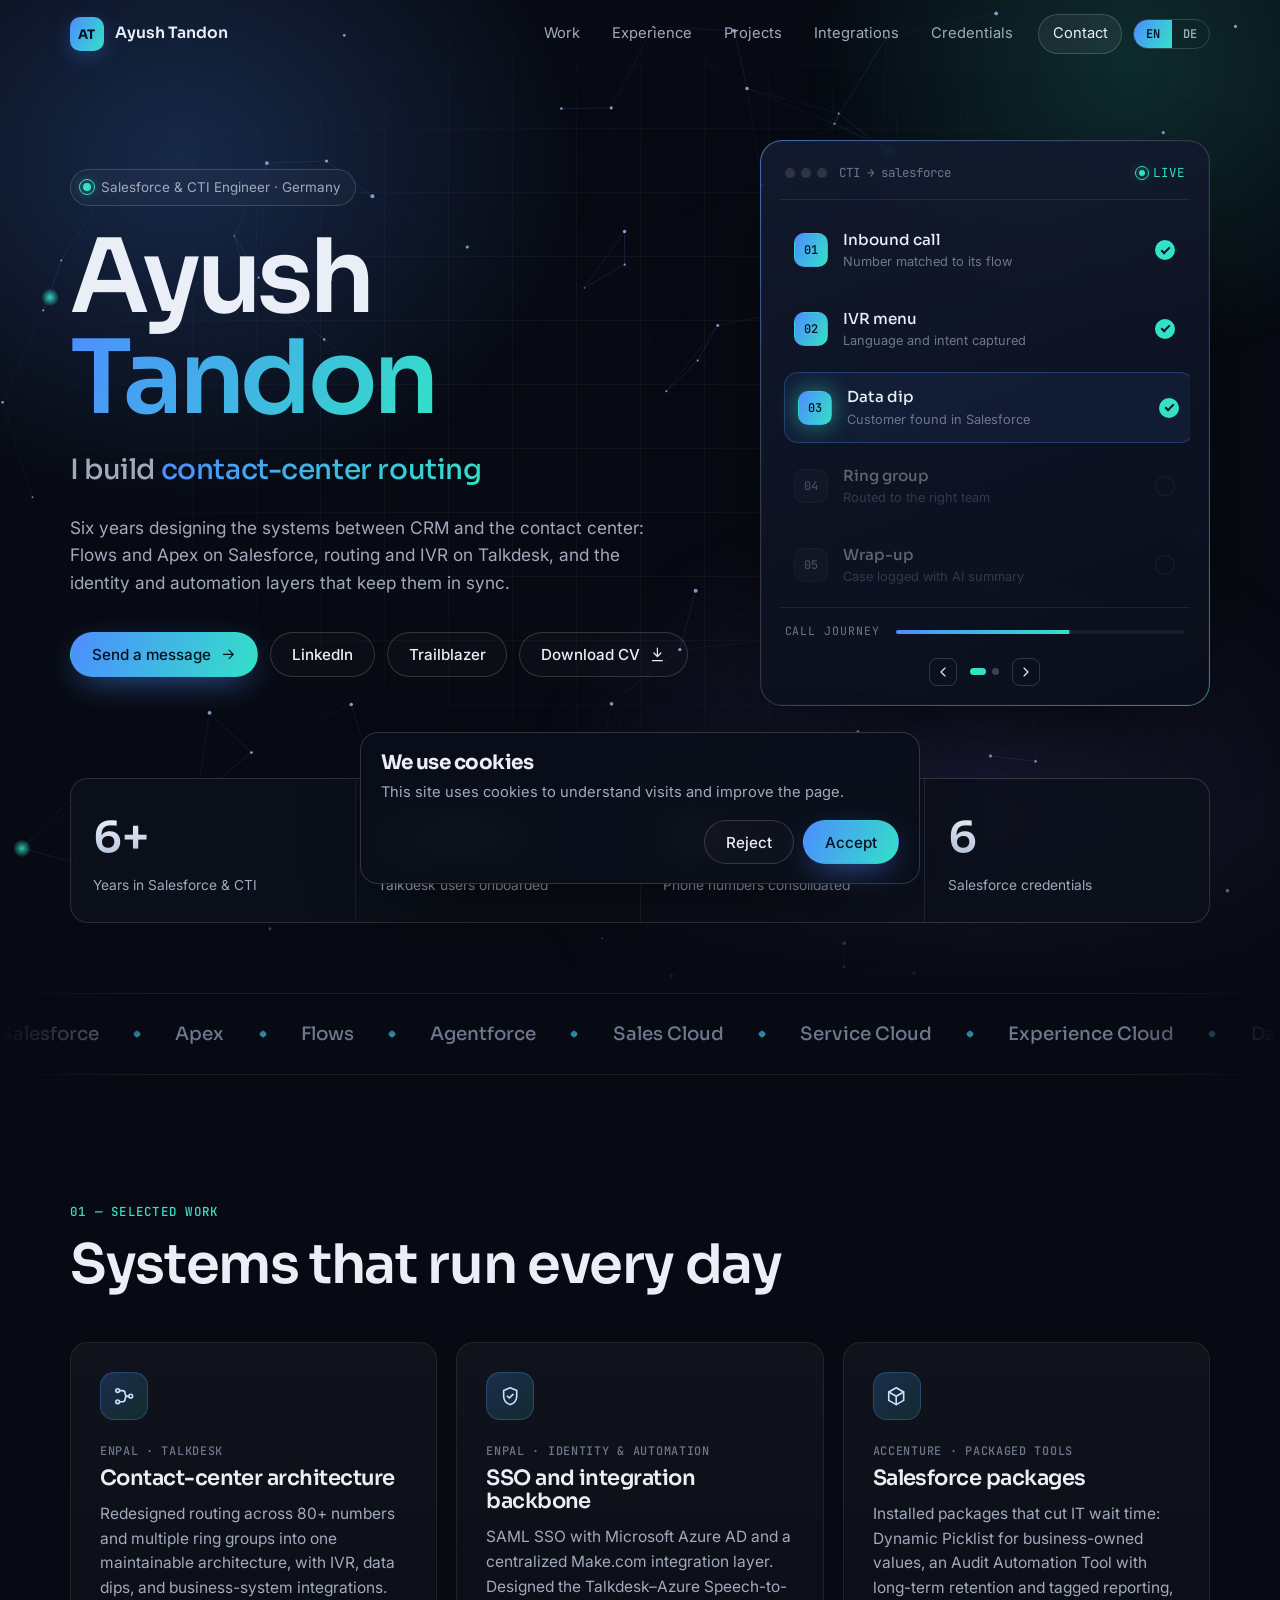
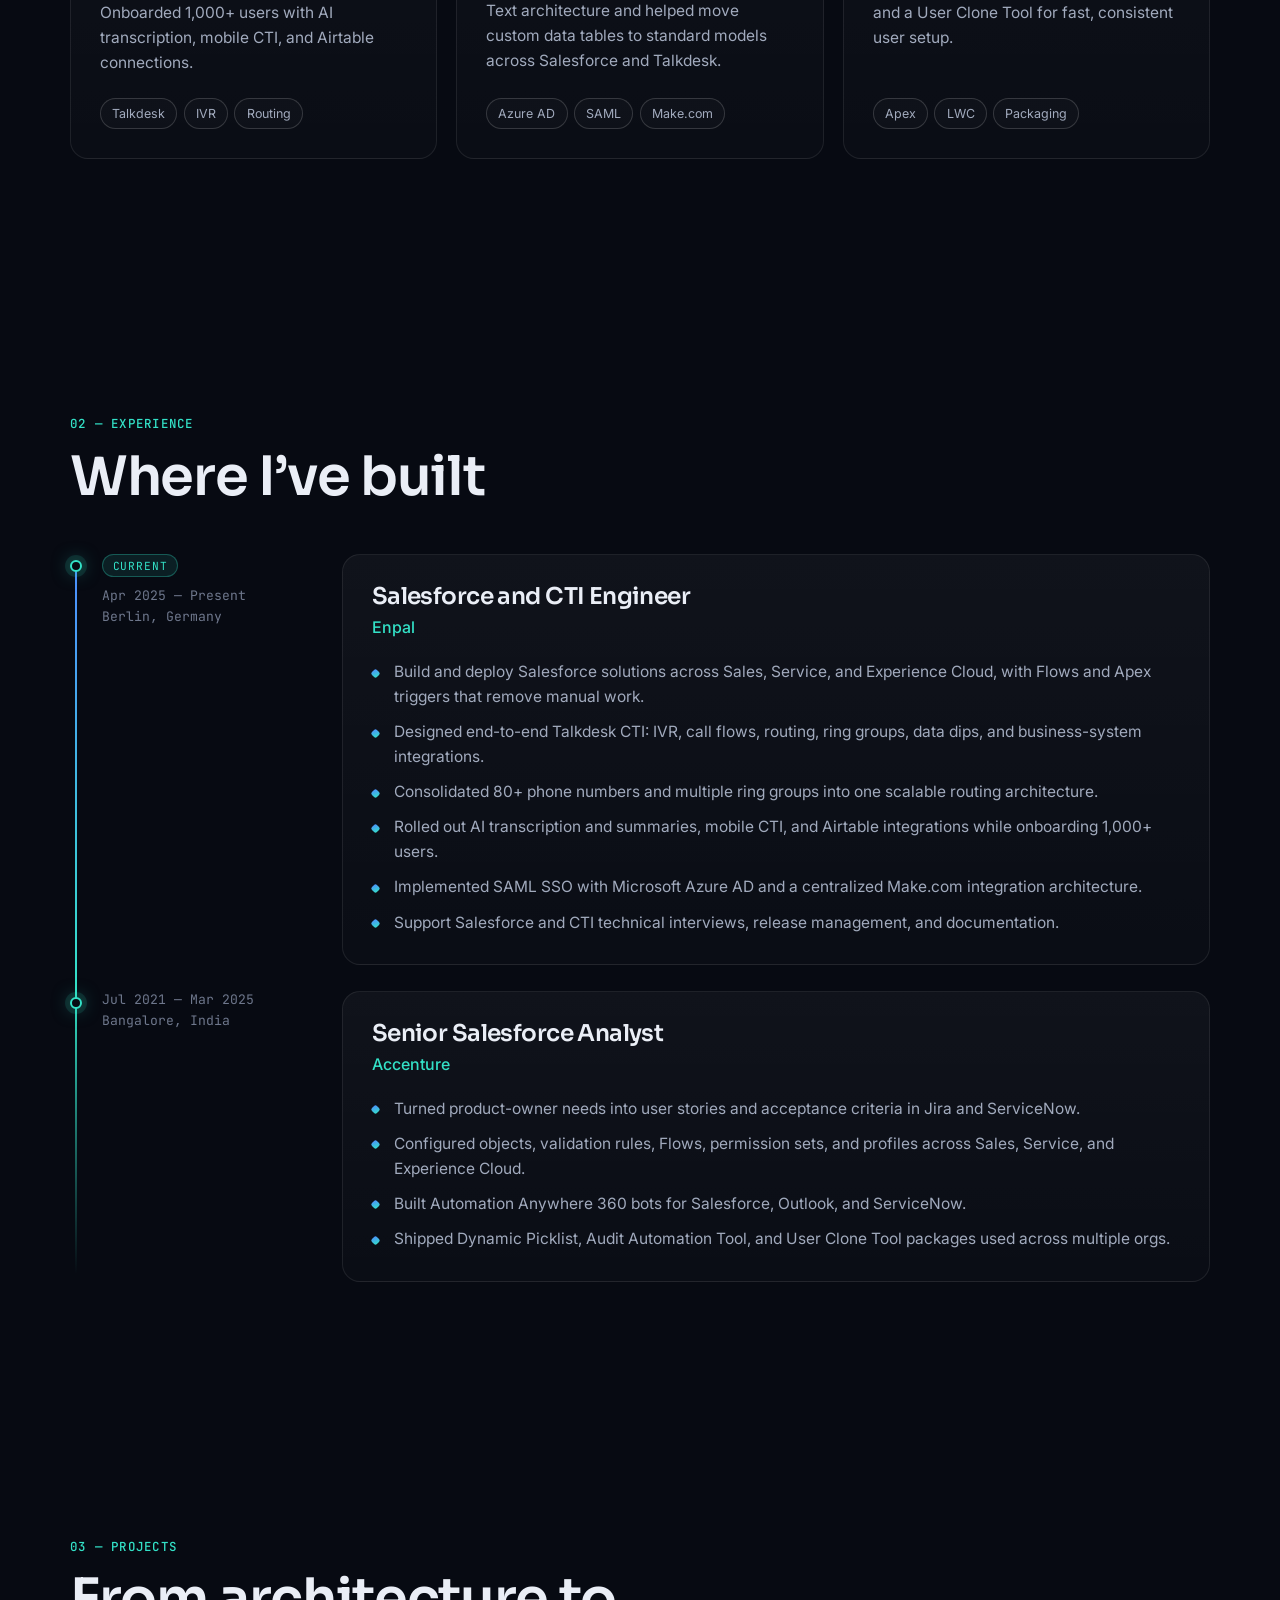
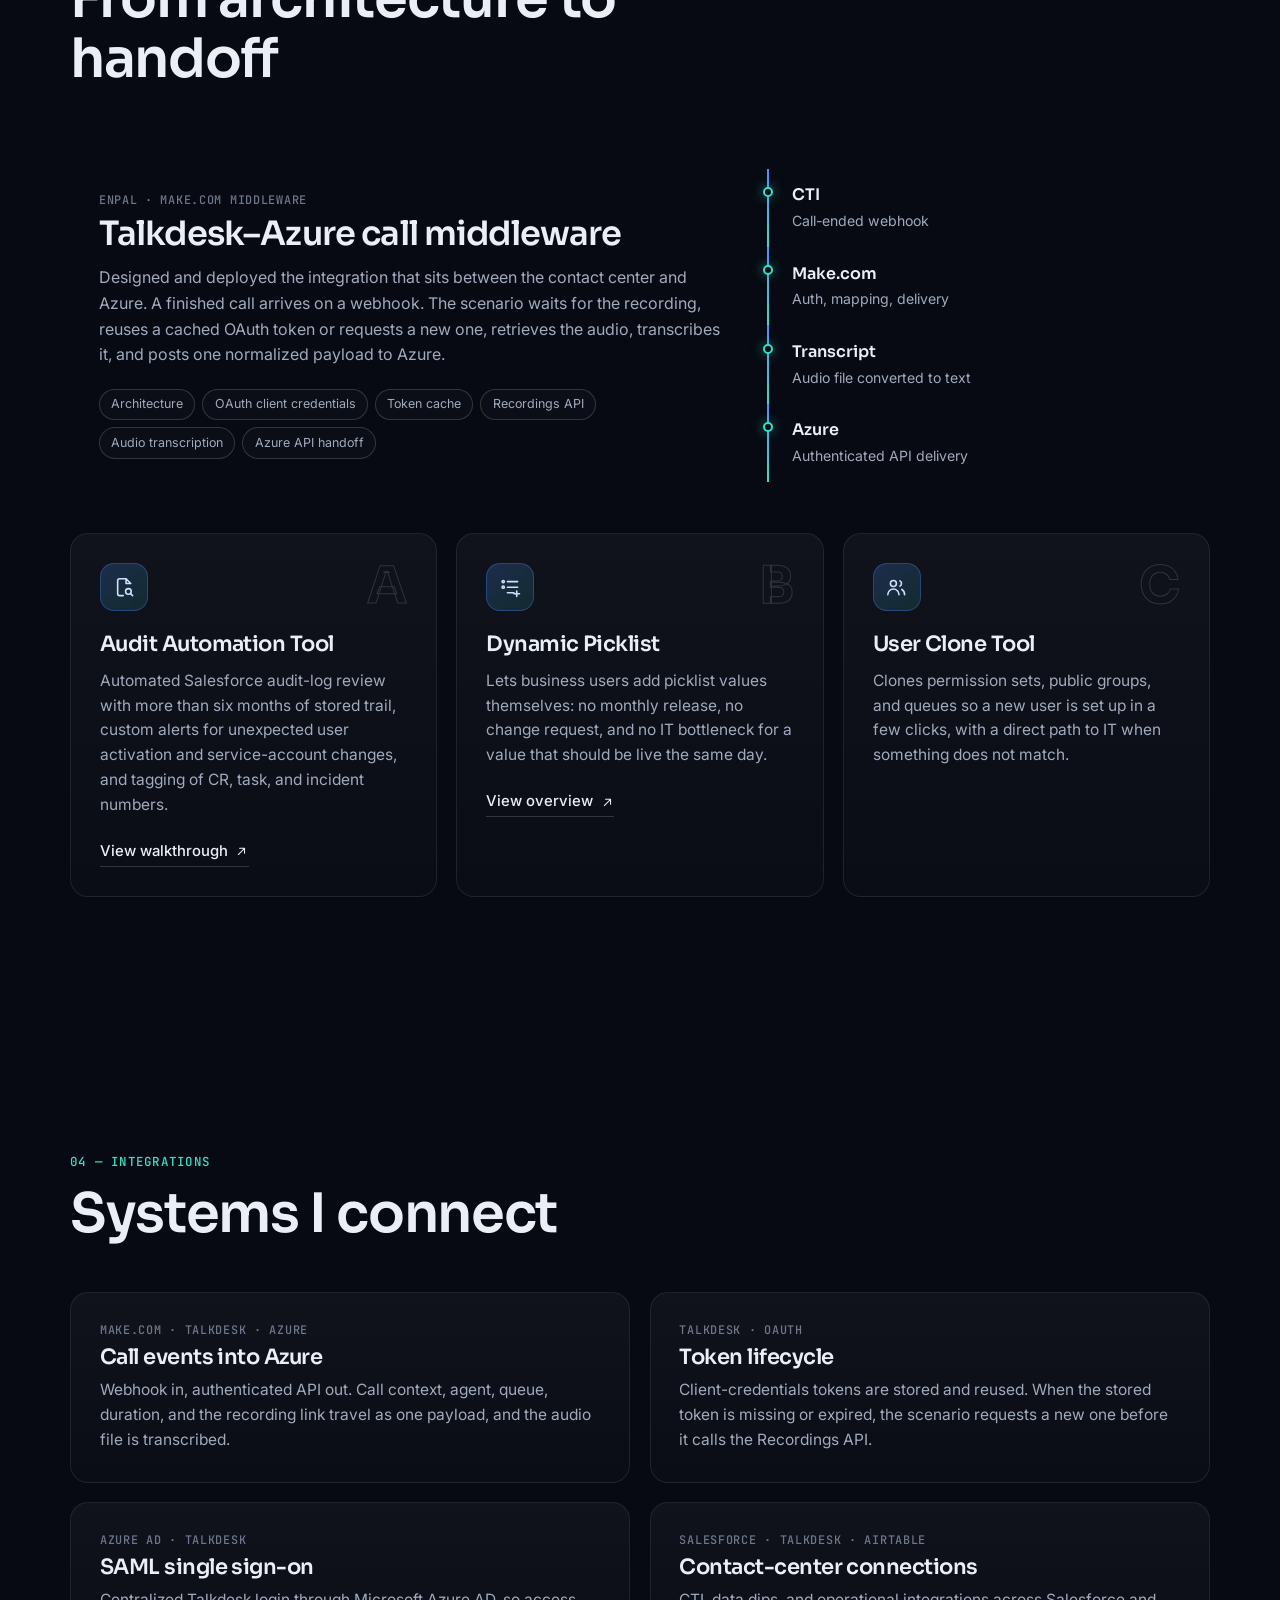
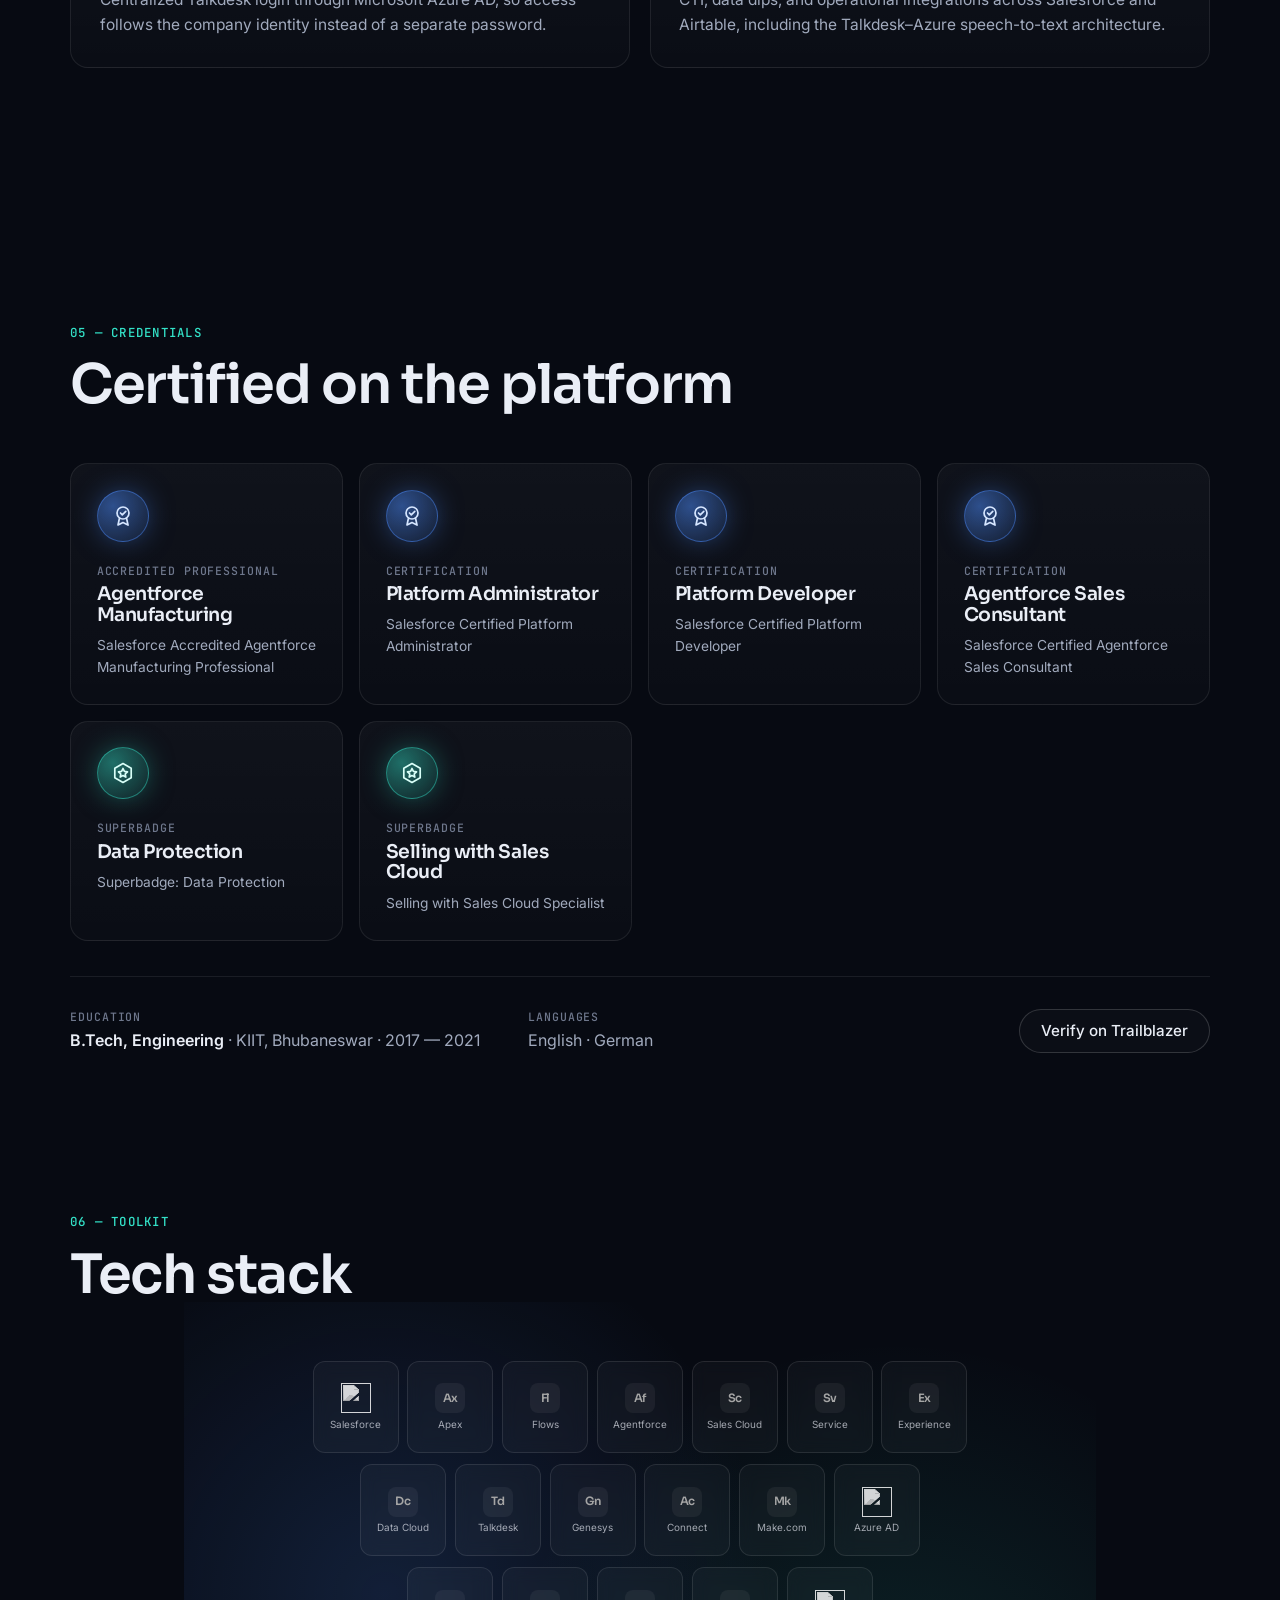
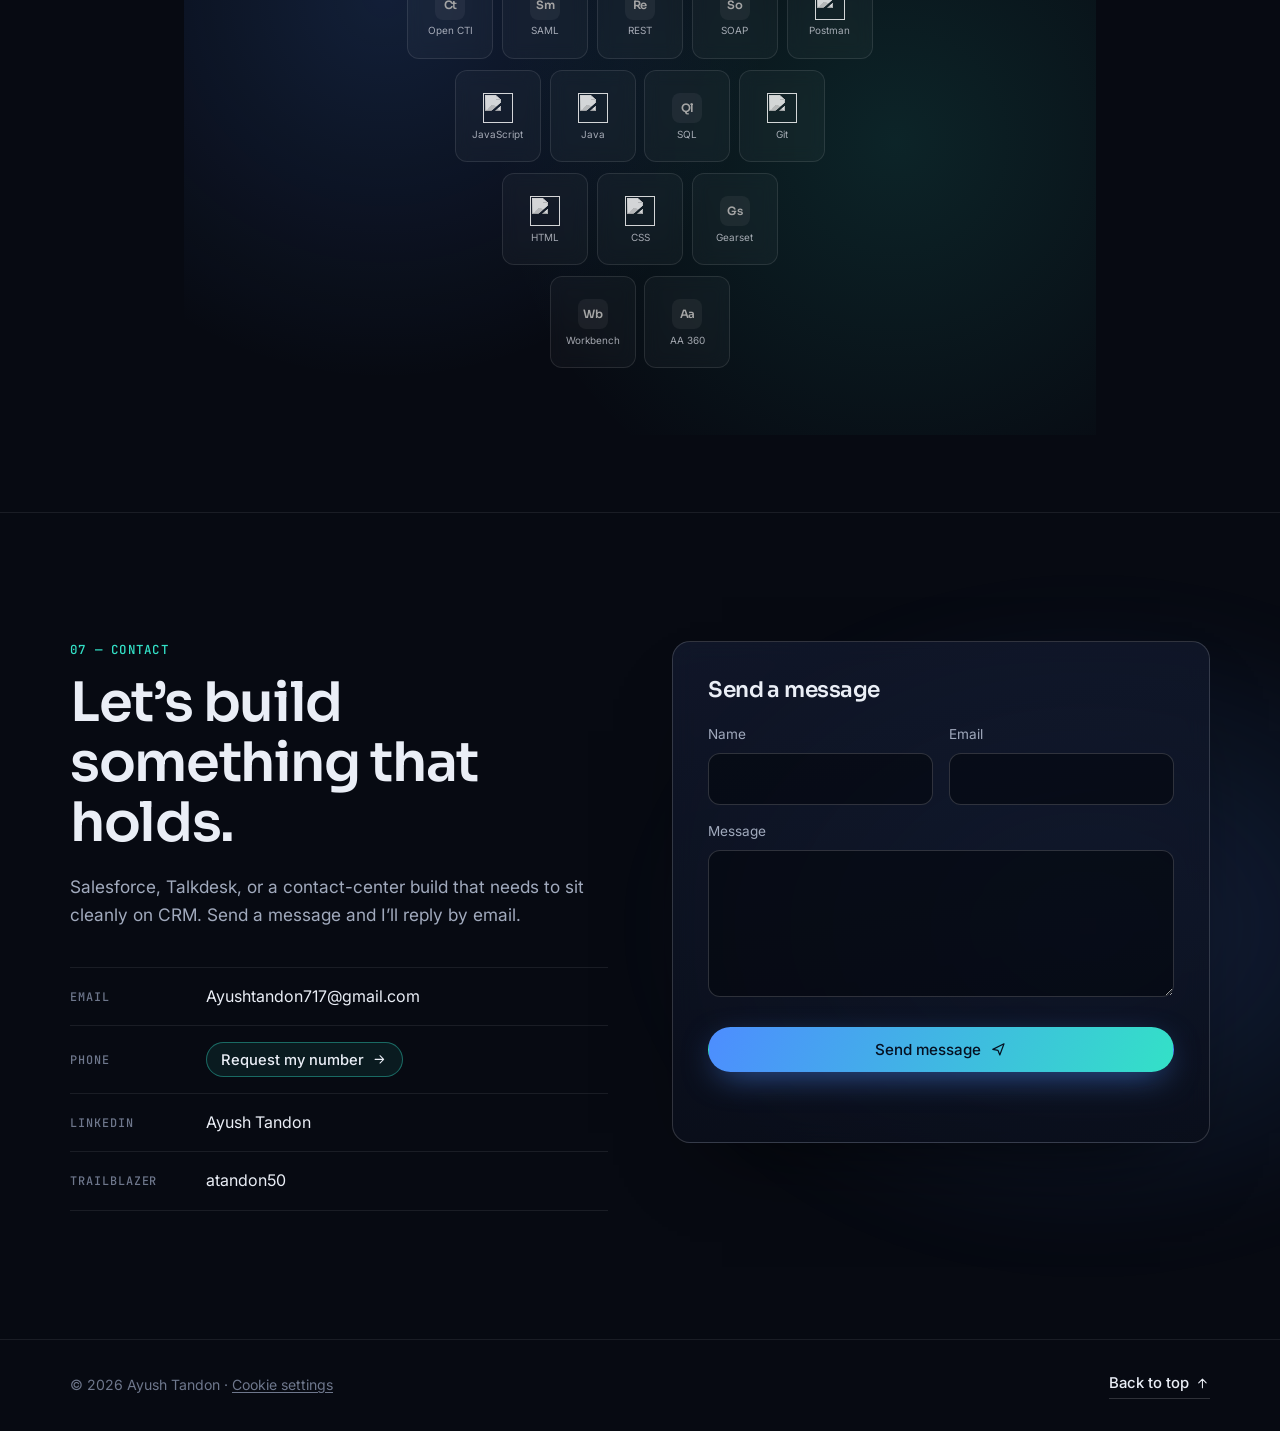
==== commit d5d3e075: "Stop emailing each visit and keep accepted visits for a private dashboard. Co-authored-by: Cursor <c" ====
--- a/index.html
+++ b/index.html
@@ -24,12 +24,12 @@
       href="https://fonts.googleapis.com/css2?family=Inter:wght@400;500;600&family=JetBrains+Mono:wght@400;500&family=Sora:wght@400;500;600;700&display=swap"
       rel="stylesheet"
     />
-    <link rel="stylesheet" href="styles.css?v=9" />
+    <link rel="stylesheet" href="styles.css?v=10" />
     <script>
       document.documentElement.classList.add("js");
     </script>
-    <script src="i18n.js?v=9" defer></script>
-    <script src="main.js?v=9" defer></script>
+    <script src="i18n.js?v=10" defer></script>
+    <script src="main.js?v=10" defer></script>
   </head>
   <body>
     <div class="progress" aria-hidden="true"></div>
